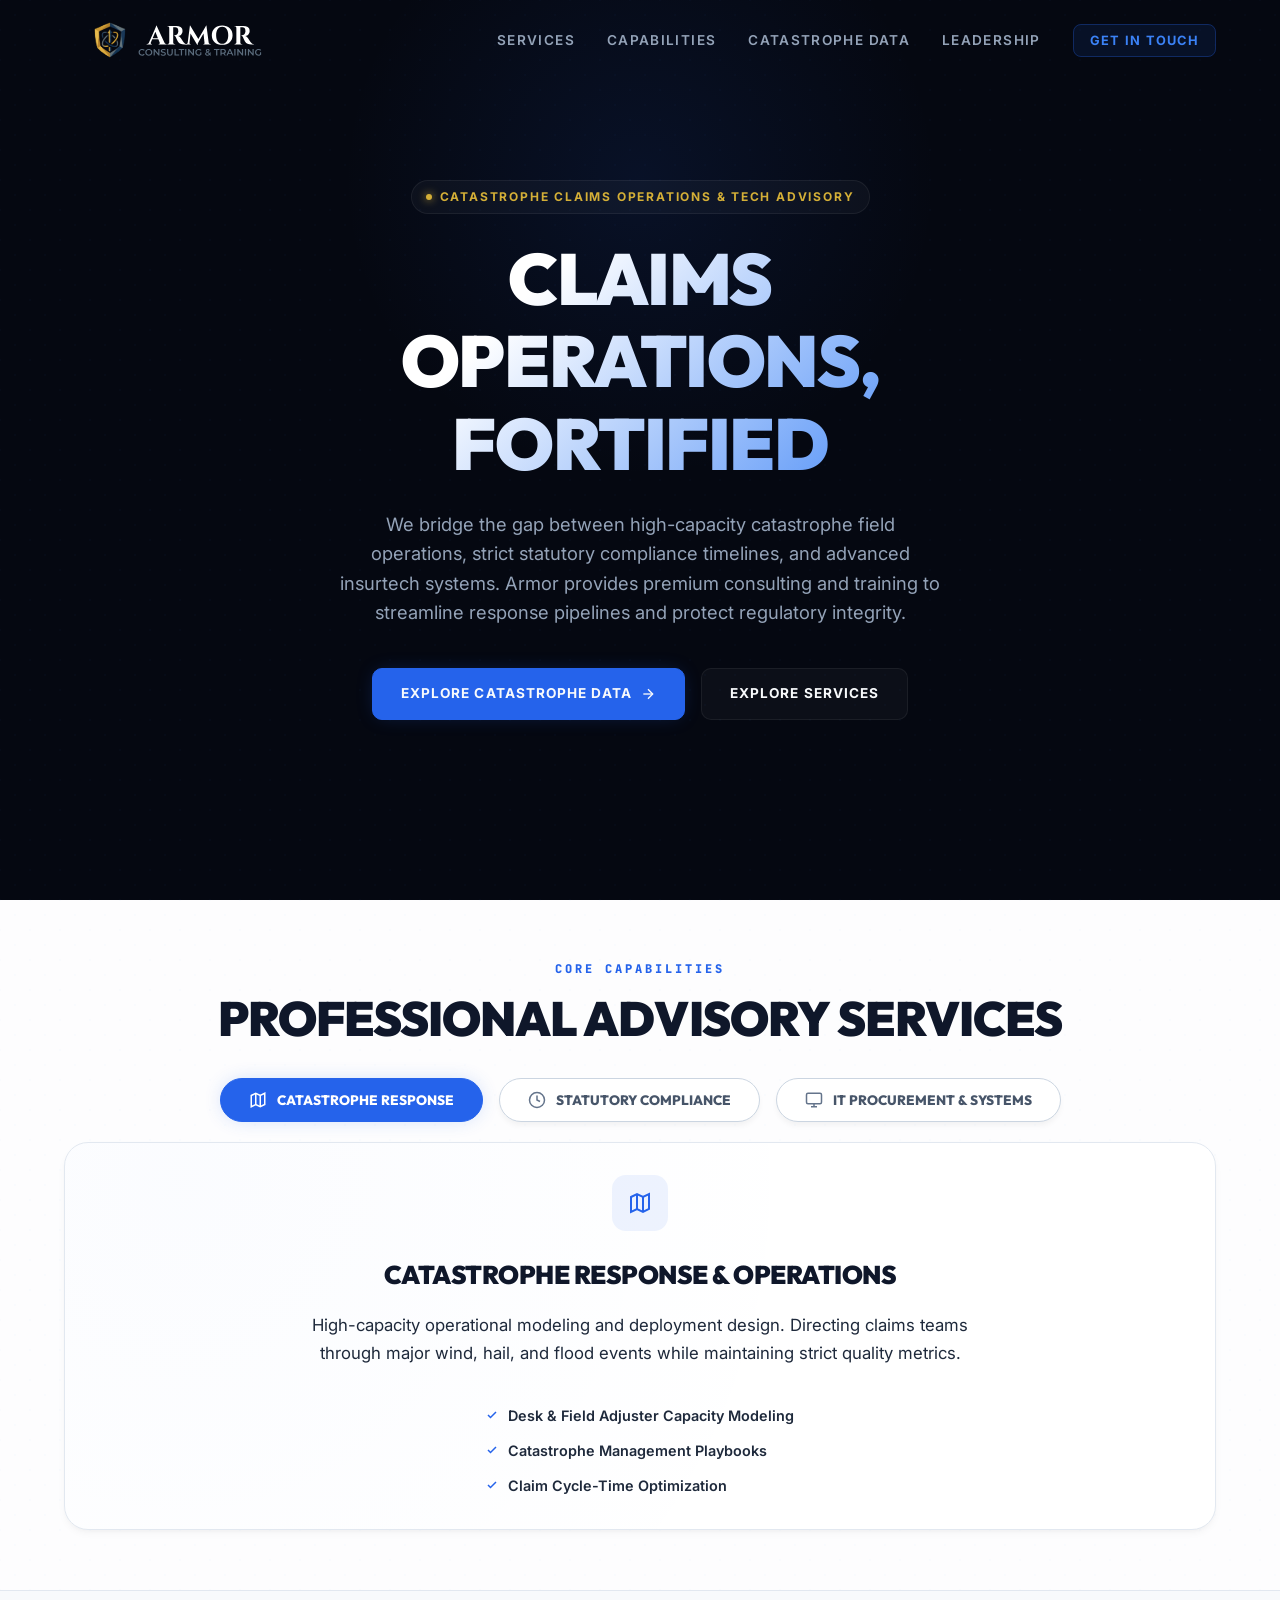
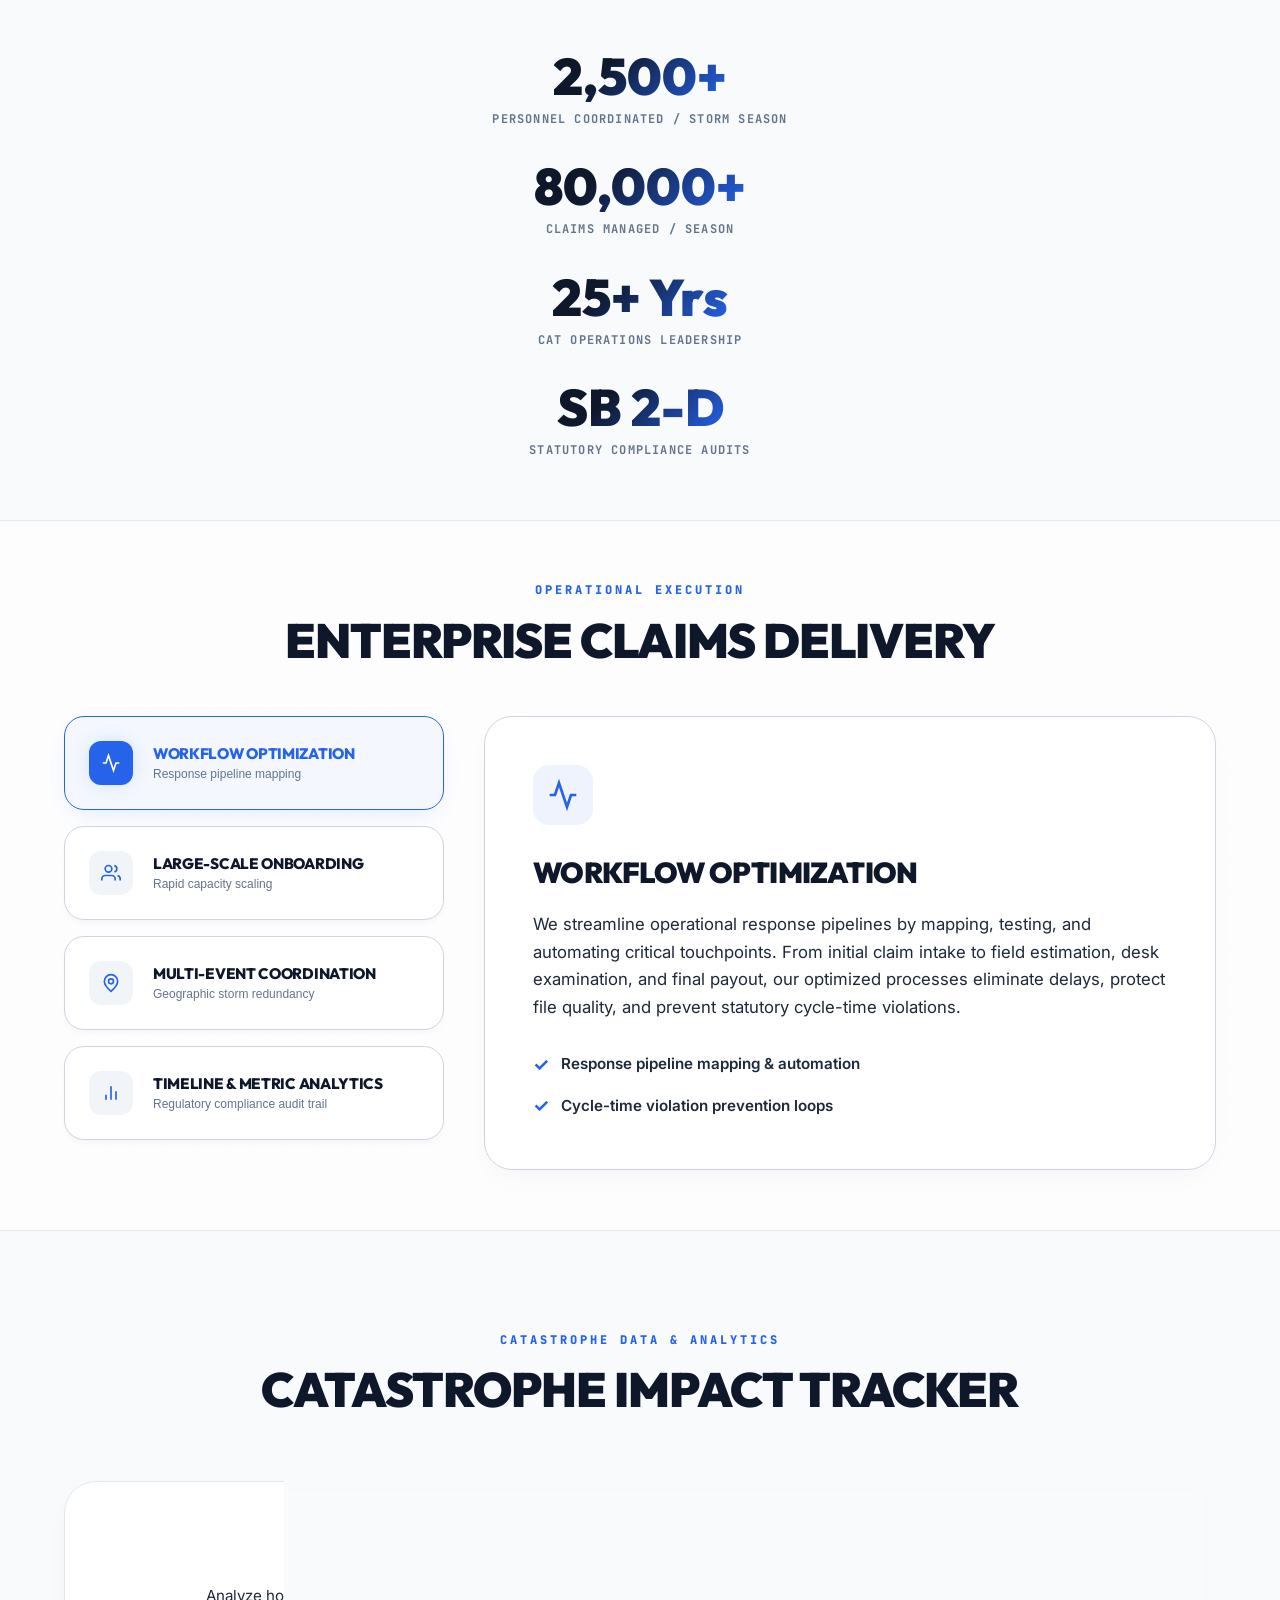
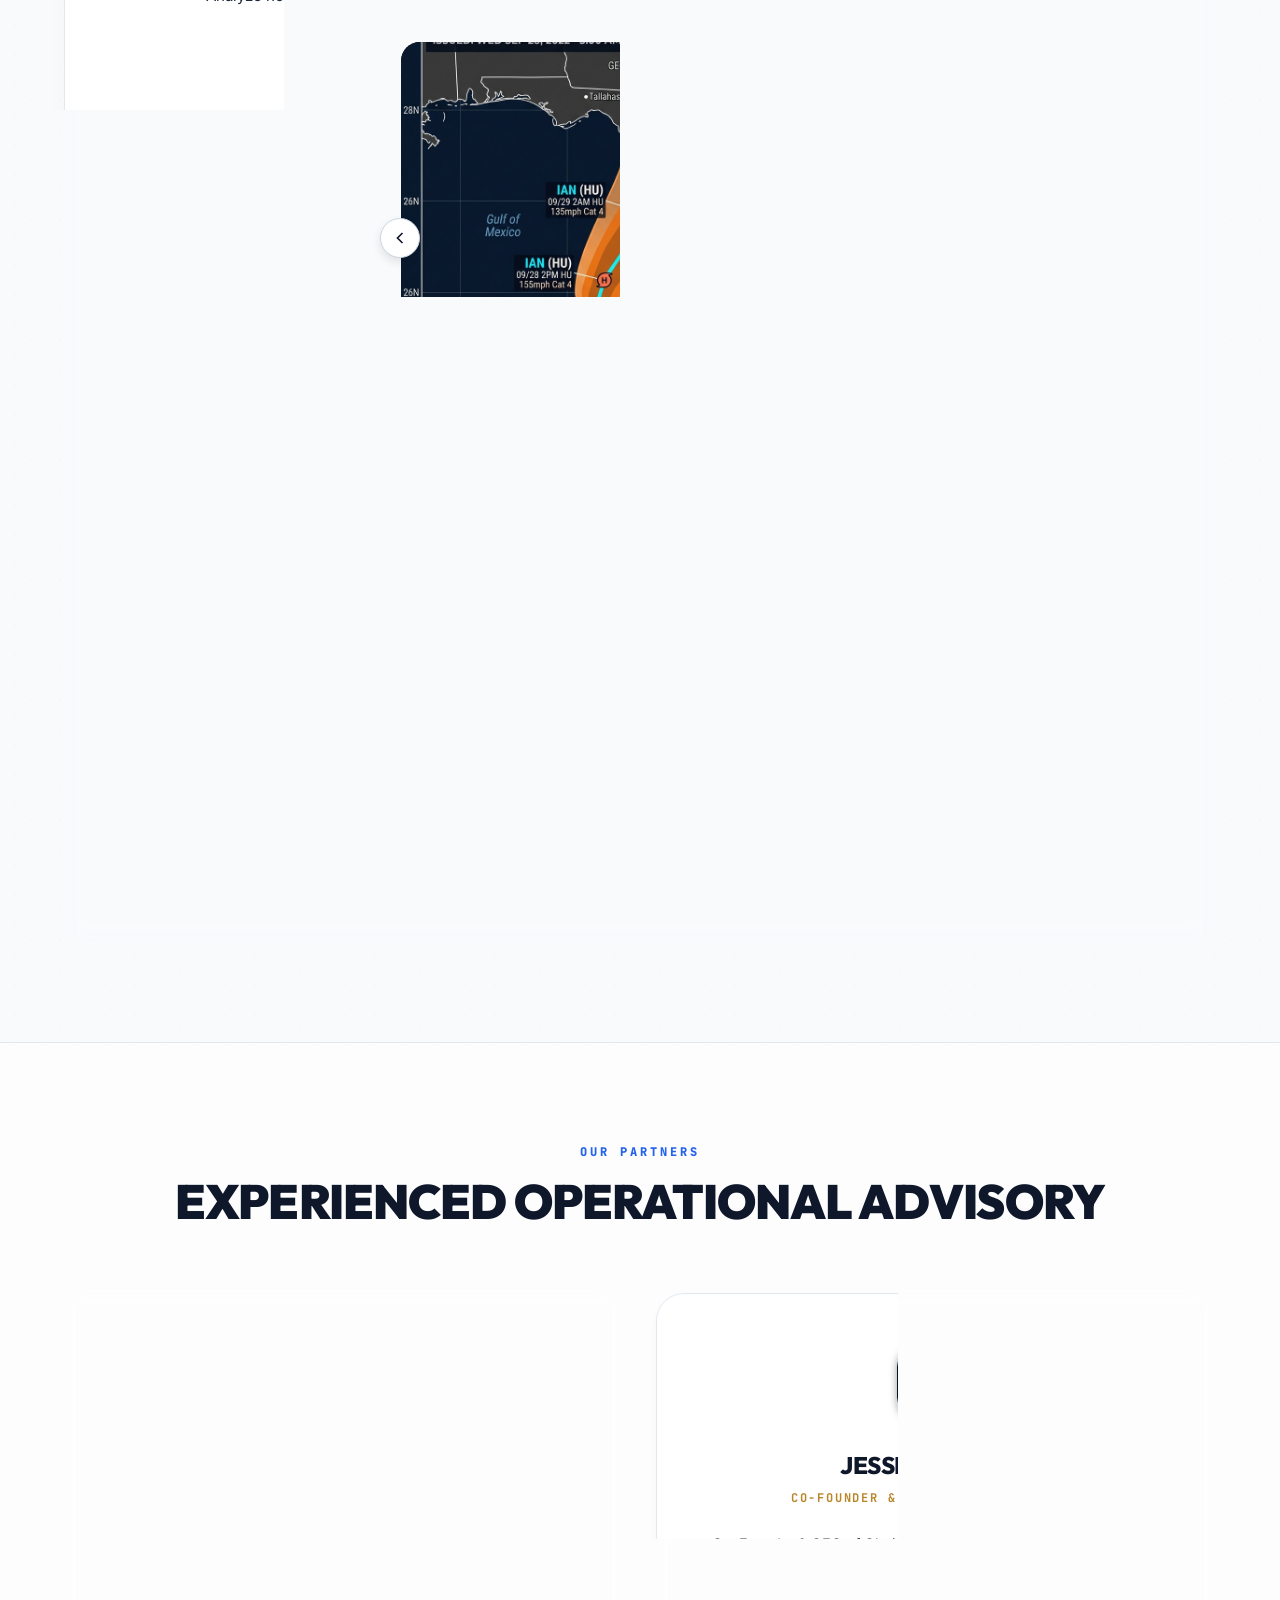
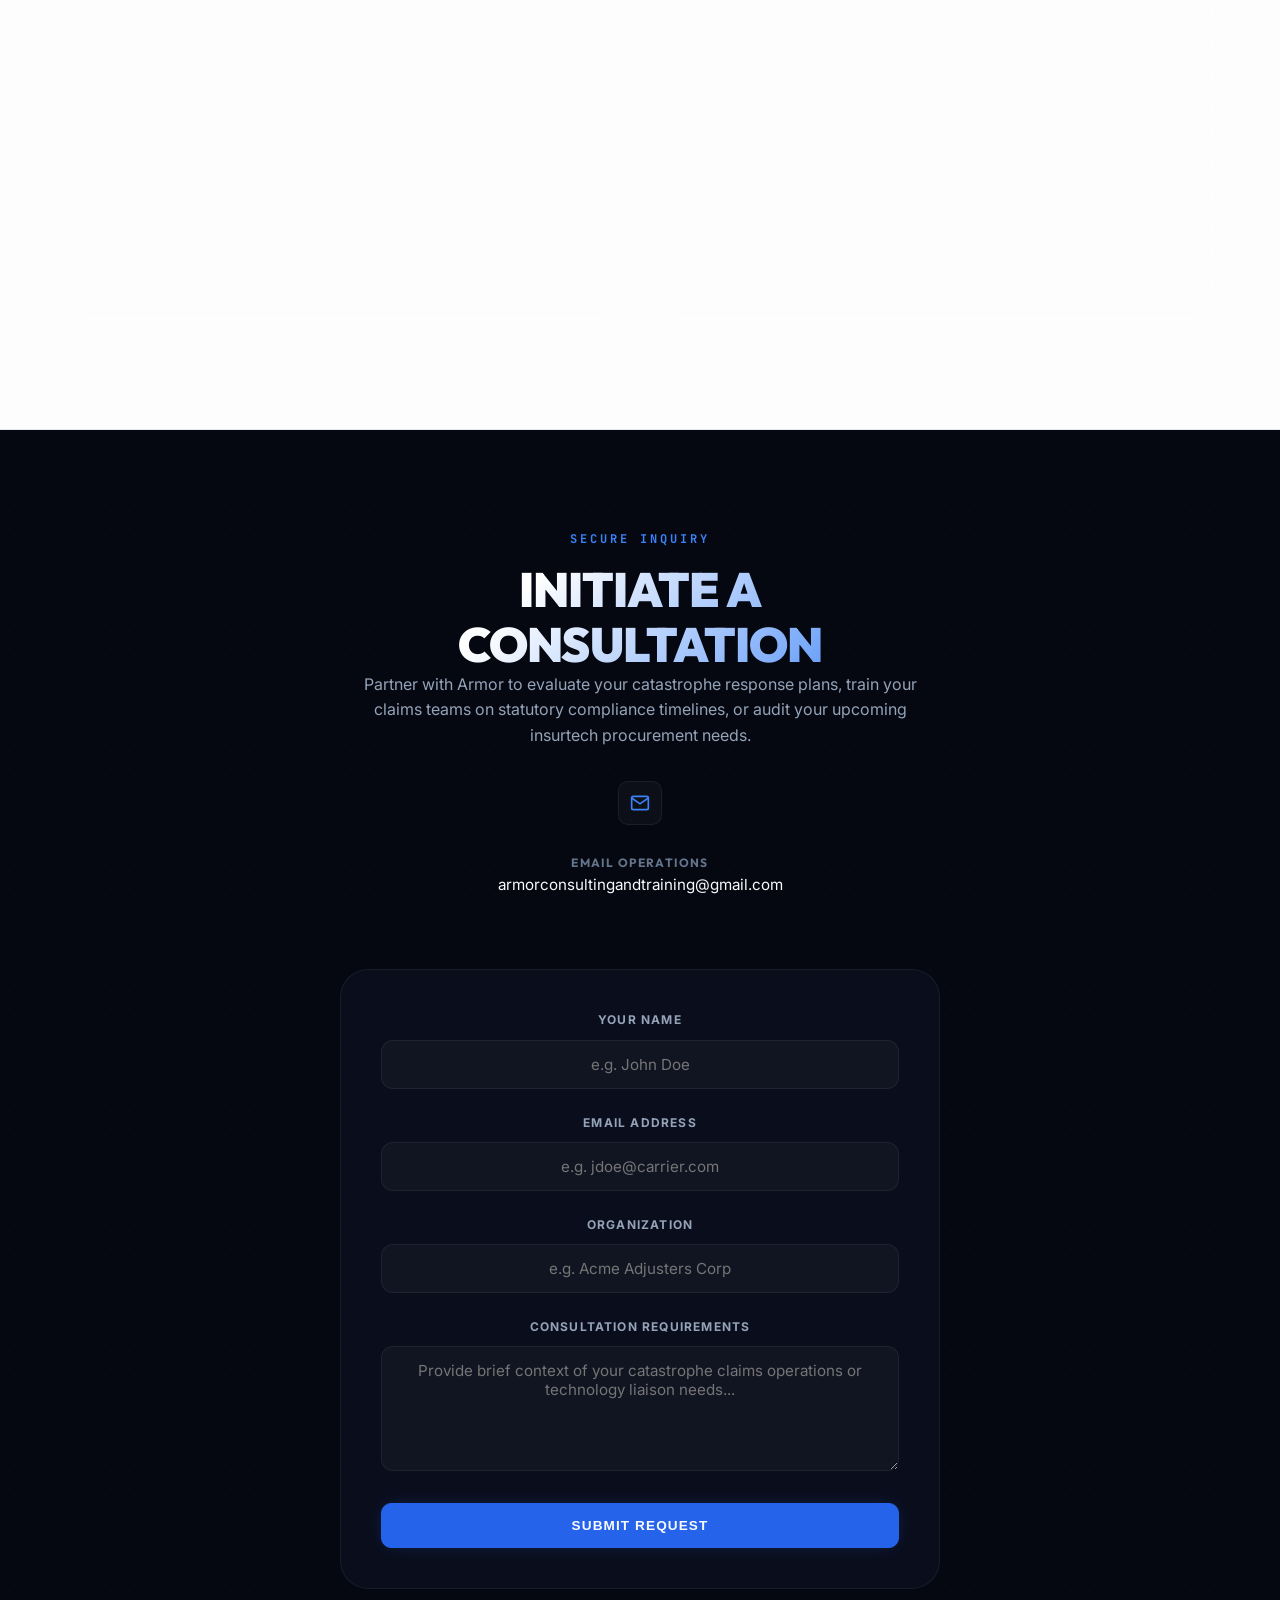
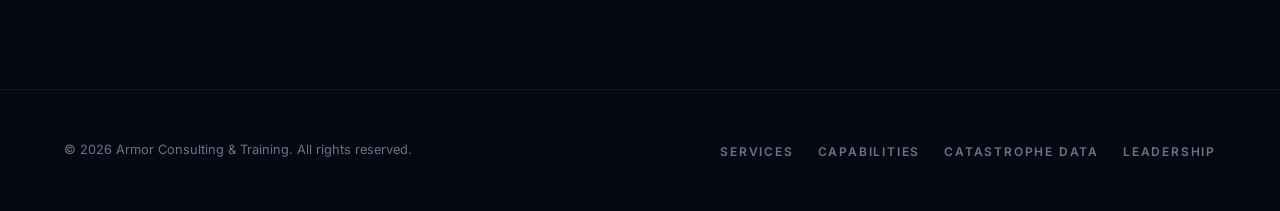
==== index.html @ 67374d7c "design: update hero header to punchier tagline 'Claims Operations, Fortified'" ====
<!DOCTYPE html>
<html lang="en">
<head>
    <meta charset="UTF-8">
    <meta name="viewport" content="width=device-width, initial-scale=1.0">
    <meta name="description" content="Armor Consulting & Training fortifies catastrophe claims operations, streamlines response pipelines, ensures strict regulatory compliance, and advises on premium insurtech systems integration.">
    <meta name="author" content="Armor Consulting & Training">
    <title>Armor Consulting & Training | Fortifying Catastrophe Claims Operations & Insurtech Advisory</title>
    
    <!-- CSS Link -->
    <link rel="stylesheet" href="style.css">
    
    <!-- Favicon Mockup -->
    <link rel="icon" type="image/svg+xml" href="assets/Armor Consulting and Training LLC Logo (512 x 512 px).svg">
</head>
<body>
    <div class="background-watermark"></div>

    <!-- ── HEADER / NAVIGATION ── -->
    <header>
        <div class="container nav-container">
            <a href="#" class="logo">
                <img src="assets/Armor Consulting and Training LLC Logo 2 (1128 x 191 px).svg" alt="Armor Consulting & Training" class="logo-image">
            </a>
            <nav>
                <ul>
                    <li><a href="#services">Services</a></li>
                    <li><a href="#capabilities">Capabilities</a></li>
                    <li><a href="#tracker">Catastrophe Data</a></li>
                    <li><a href="#leadership">Leadership</a></li>
                    <li><a href="#contact" class="btn-nav">Get in Touch</a></li>
                </ul>
            </nav>
        </div>
    </header>

    <!-- ── HERO SECTION ── -->
    <main>
        <section class="hero">
            <div class="hero-glow"></div>
            <div class="container hero-content">
                <div class="hero-tag">
                    <span class="hero-tag-dot"></span> Catastrophe Claims Operations & Tech Advisory
                </div>
                <h1 class="text-gradient-cobalt">Claims Operations, Fortified</h1>
                <p>We bridge the gap between high-capacity catastrophe field operations, strict statutory compliance timelines, and advanced insurtech systems. Armor provides premium consulting and training to streamline response pipelines and protect regulatory integrity.</p>
                <div class="hero-actions">
                    <a href="#tracker" class="btn btn-primary">
                        Explore Catastrophe Data
                        <svg width="16" height="16" viewBox="0 0 24 24" fill="none" stroke="currentColor" stroke-width="2">
                            <line x1="5" y1="12" x2="19" y2="12"></line>
                            <polyline points="12 5 19 12 12 19"></polyline>
                        </svg>
                    </a>
                    <a href="#services" class="btn btn-secondary">Explore Services</a>
                </div>
            </div>
        </section>

        <!-- ── SERVICES SECTION ── -->
        <section id="services">
            <div class="container">
                <div class="section-header">
                    <span class="section-subtitle">Core Capabilities</span>
                    <h2 class="section-title text-gradient-cobalt">Professional Advisory Services</h2>
                </div>
                
                <div class="services-showcase">
                    <div class="services-tabs">
                        <button type="button" class="service-tab-btn active" data-service="ops">
                            <svg width="18" height="18" viewBox="0 0 24 24" fill="none" stroke="currentColor" stroke-width="2">
                                <polygon points="3 6 9 3 15 6 21 3 21 18 15 21 9 18 3 21"></polygon>
                                <line x1="9" y1="3" x2="9" y2="18"></line>
                                <line x1="15" y1="6" x2="15" y2="21"></line>
                            </svg>
                            <span>Catastrophe Response</span>
                        </button>
                        <button type="button" class="service-tab-btn" data-service="compliance">
                            <svg width="18" height="18" viewBox="0 0 24 24" fill="none" stroke="currentColor" stroke-width="2">
                                <circle cx="12" cy="12" r="10"></circle>
                                <polyline points="12 6 12 12 16 14"></polyline>
                            </svg>
                            <span>Statutory Compliance</span>
                        </button>
                        <button type="button" class="service-tab-btn" data-service="procurement">
                            <svg width="18" height="18" viewBox="0 0 24 24" fill="none" stroke="currentColor" stroke-width="2">
                                <rect x="2" y="3" width="20" height="14" rx="2" ry="2"></rect>
                                <line x1="8" y1="21" x2="16" y2="21"></line>
                                <line x1="12" y1="17" x2="12" y2="21"></line>
                            </svg>
                            <span>IT Procurement & Systems</span>
                        </button>
                    </div>

                    <div class="services-content-panel">
                        <!-- Service Content 1: Response -->
                        <div class="service-content-slide active" id="service-ops">
                            <div class="service-slide-detail">
                                <div class="service-slide-icon">
                                    <svg width="24" height="24" viewBox="0 0 24 24" fill="none" stroke="currentColor" stroke-width="2">
                                        <polygon points="3 6 9 3 15 6 21 3 21 18 15 21 9 18 3 21"></polygon>
                                        <line x1="9" y1="3" x2="9" y2="18"></line>
                                        <line x1="15" y1="6" x2="15" y2="21"></line>
                                    </svg>
                                </div>
                                <h3>Catastrophe Response & Operations</h3>
                                <p>High-capacity operational modeling and deployment design. Directing claims teams through major wind, hail, and flood events while maintaining strict quality metrics.</p>
                                <ul class="service-bullet-list">
                                    <li>
                                        <svg width="12" height="12" viewBox="0 0 24 24" fill="none" stroke="currentColor" stroke-width="3">
                                            <polyline points="20 6 9 17 4 12"></polyline>
                                        </svg>
                                        Desk & Field Adjuster Capacity Modeling
                                    </li>
                                    <li>
                                        <svg width="12" height="12" viewBox="0 0 24 24" fill="none" stroke="currentColor" stroke-width="3">
                                            <polyline points="20 6 9 17 4 12"></polyline>
                                        </svg>
                                        Catastrophe Management Playbooks
                                    </li>
                                    <li>
                                        <svg width="12" height="12" viewBox="0 0 24 24" fill="none" stroke="currentColor" stroke-width="3">
                                            <polyline points="20 6 9 17 4 12"></polyline>
                                        </svg>
                                        Claim Cycle-Time Optimization
                                    </li>
                                </ul>
                            </div>
                        </div>

                        <!-- Service Content 2: Compliance -->
                        <div class="service-content-slide" id="service-compliance">
                            <div class="service-slide-detail">
                                <div class="service-slide-icon">
                                    <svg width="24" height="24" viewBox="0 0 24 24" fill="none" stroke="currentColor" stroke-width="2">
                                        <circle cx="12" cy="12" r="10"></circle>
                                        <polyline points="12 6 12 12 16 14"></polyline>
                                    </svg>
                                </div>
                                <h3>Statutory Timeline Compliance</h3>
                                <p>Protecting claims workflows against costly timeline breaches. In-depth auditing of key operational metrics to satisfy regulatory authorities in strict jurisdictions.</p>
                                <ul class="service-bullet-list">
                                    <li>
                                        <svg width="12" height="12" viewBox="0 0 24 24" fill="none" stroke="currentColor" stroke-width="3">
                                            <polyline points="20 6 9 17 4 12"></polyline>
                                        </svg>
                                        Florida Senate Bill 2-D / SB 4-A Audits
                                    </li>
                                    <li>
                                        <svg width="12" height="12" viewBox="0 0 24 24" fill="none" stroke="currentColor" stroke-width="3">
                                            <polyline points="20 6 9 17 4 12"></polyline>
                                        </svg>
                                        New York Regulation 64 Alignment
                                    </li>
                                    <li>
                                        <svg width="12" height="12" viewBox="0 0 24 24" fill="none" stroke="currentColor" stroke-width="3">
                                            <polyline points="20 6 9 17 4 12"></polyline>
                                        </svg>
                                        Timeline & Compliance Training Programs
                                    </li>
                                </ul>
                            </div>
                        </div>

                        <!-- Service Content 3: IT Liaison -->
                        <div class="service-content-slide" id="service-procurement">
                            <div class="service-slide-detail">
                                <div class="service-slide-icon">
                                    <svg width="24" height="24" viewBox="0 0 24 24" fill="none" stroke="currentColor" stroke-width="2">
                                        <rect x="2" y="3" width="20" height="14" rx="2" ry="2"></rect>
                                        <line x1="8" y1="21" x2="16" y2="21"></line>
                                        <line x1="12" y1="17" x2="12" y2="21"></line>
                                    </svg>
                                </div>
                                <h3>Insurtech Procurement & IT Liaison</h3>
                                <p>Serving as the bridge between software developers and field operations. We provide expert advice on scoping, configuring, and deploying core estimating tools.</p>
                                <ul class="service-bullet-list">
                                    <li>
                                        <svg width="12" height="12" viewBox="0 0 24 24" fill="none" stroke="currentColor" stroke-width="3">
                                            <polyline points="20 6 9 17 4 12"></polyline>
                                        </svg>
                                        Claims Management Software Evaluation
                                    </li>
                                    <li>
                                        <svg width="12" height="12" viewBox="0 0 24 24" fill="none" stroke="currentColor" stroke-width="3">
                                            <polyline points="20 6 9 17 4 12"></polyline>
                                        </svg>
                                        GIS & Weather API Integration Advisory
                                    </li>
                                    <li>
                                        <svg width="12" height="12" viewBox="0 0 24 24" fill="none" stroke="currentColor" stroke-width="3">
                                            <polyline points="20 6 9 17 4 12"></polyline>
                                        </svg>
                                        Software SME Systems Liaison Support
                                    </li>
                                </ul>
                            </div>
                        </div>
                    </div>
                </div>
            </div>
        </section>

        <!-- ── METRICS BANNER (Reagan-inspired) ── -->
        <section class="metrics-section">
            <div class="container metrics-grid">
                <div class="metric-item">
                    <span class="metric-number">2,500+</span>
                    <span class="metric-label">Personnel Coordinated / Storm Season</span>
                </div>
                <div class="metric-item">
                    <span class="metric-number">80,000+</span>
                    <span class="metric-label">Claims Managed / Season</span>
                </div>
                <div class="metric-item">
                    <span class="metric-number">25+ Yrs</span>
                    <span class="metric-label">CAT Operations Leadership</span>
                </div>
                <div class="metric-item">
                    <span class="metric-number">SB 2-D</span>
                    <span class="metric-label">Statutory Compliance Audits</span>
                </div>
            </div>
        </section>

        <!-- ── ENTERPRISE CAPABILITIES ── -->
        <section id="capabilities">
            <div class="container">
                <div class="section-header">
                    <span class="section-subtitle">Operational Execution</span>
                    <h2 class="section-title text-gradient-cobalt">Enterprise Claims Delivery</h2>
                </div>
                
                <div class="capabilities-showcase">
                    <div class="capabilities-nav">
                        <button type="button" class="capability-tab-btn active" data-capability="workflow">
                            <div class="tab-btn-icon">
                                <svg width="20" height="20" viewBox="0 0 24 24" fill="none" stroke="currentColor" stroke-width="2">
                                    <polyline points="22 12 18 12 15 21 9 3 6 12 2 12"></polyline>
                                </svg>
                            </div>
                            <div class="tab-btn-content">
                                <h4>Workflow Optimization</h4>
                                <span class="tab-btn-desc">Response pipeline mapping</span>
                            </div>
                        </button>
                        <button type="button" class="capability-tab-btn" data-capability="onboarding">
                            <div class="tab-btn-icon">
                                <svg width="20" height="20" viewBox="0 0 24 24" fill="none" stroke="currentColor" stroke-width="2">
                                    <path d="M17 21v-2a4 4 0 0 0-4-4H5a4 4 0 0 0-4 4v2"></path>
                                    <circle cx="9" cy="7" r="4"></circle>
                                    <path d="M23 21v-2a4 4 0 0 0-3-3.87"></path>
                                    <path d="M16 3.13a4 4 0 0 1 0 7.75"></path>
                                </svg>
                            </div>
                            <div class="tab-btn-content">
                                <h4>Large-Scale Onboarding</h4>
                                <span class="tab-btn-desc">Rapid capacity scaling</span>
                            </div>
                        </button>
                        <button type="button" class="capability-tab-btn" data-capability="coordination">
                            <div class="tab-btn-icon">
                                <svg width="20" height="20" viewBox="0 0 24 24" fill="none" stroke="currentColor" stroke-width="2">
                                    <path d="M12 2a8 8 0 0 0-8 8c0 5.25 8 12 8 12s8-6.75 8-12a8 8 0 0 0-8-8z"></path>
                                    <circle cx="12" cy="10" r="3"></circle>
                                </svg>
                            </div>
                            <div class="tab-btn-content">
                                <h4>Multi-Event Coordination</h4>
                                <span class="tab-btn-desc">Geographic storm redundancy</span>
                            </div>
                        </button>
                        <button type="button" class="capability-tab-btn" data-capability="analytics">
                            <div class="tab-btn-icon">
                                <svg width="20" height="20" viewBox="0 0 24 24" fill="none" stroke="currentColor" stroke-width="2">
                                    <line x1="18" y1="20" x2="18" y2="10"></line>
                                    <line x1="12" y1="20" x2="12" y2="4"></line>
                                    <line x1="6" y1="20" x2="6" y2="14"></line>
                                </svg>
                            </div>
                            <div class="tab-btn-content">
                                <h4>Timeline & Metric Analytics</h4>
                                <span class="tab-btn-desc">Regulatory compliance audit trail</span>
                            </div>
                        </button>
                    </div>

                    <div class="capabilities-content-panel">
                        <!-- Content 1: Workflow -->
                        <div class="capability-content-slide active" id="cap-workflow">
                            <div class="capability-slide-icon">
                                <svg width="32" height="32" viewBox="0 0 24 24" fill="none" stroke="currentColor" stroke-width="2">
                                    <polyline points="22 12 18 12 15 21 9 3 6 12 2 12"></polyline>
                                </svg>
                            </div>
                            <h3>Workflow Optimization</h3>
                            <p>We streamline operational response pipelines by mapping, testing, and automating critical touchpoints. From initial claim intake to field estimation, desk examination, and final payout, our optimized processes eliminate delays, protect file quality, and prevent statutory cycle-time violations.</p>
                            <div class="capability-slide-bullets">
                                <div class="bullet-item">
                                    <span class="bullet-icon">✓</span>
                                    <span>Response pipeline mapping & automation</span>
                                </div>
                                <div class="bullet-item">
                                    <span class="bullet-icon">✓</span>
                                    <span>Cycle-time violation prevention loops</span>
                                </div>
                            </div>
                        </div>

                        <!-- Content 2: Onboarding -->
                        <div class="capability-content-slide" id="cap-onboarding">
                            <div class="capability-slide-icon">
                                <svg width="32" height="32" viewBox="0 0 24 24" fill="none" stroke="currentColor" stroke-width="2">
                                    <path d="M17 21v-2a4 4 0 0 0-4-4H5a4 4 0 0 0-4 4v2"></path>
                                    <circle cx="9" cy="7" r="4"></circle>
                                    <path d="M23 21v-2a4 4 0 0 0-3-3.87"></path>
                                    <path d="M16 3.13a4 4 0 0 1 0 7.75"></path>
                                </svg>
                            </div>
                            <h3>Large-Scale Onboarding</h3>
                            <p>Rapid capacity scaling requires disciplined execution. We design and deliver fast-track training programs that onboard hundreds of field and desk adjusters in under 48 hours. Our curriculum guarantees alignment with strict statutory standards, carrier guidelines, and modern estimating tools.</p>
                            <div class="capability-slide-bullets">
                                <div class="bullet-item">
                                    <span class="bullet-icon">✓</span>
                                    <span>Onboard 100+ adjusters in under 48 hours</span>
                                </div>
                                <div class="bullet-item">
                                    <span class="bullet-icon">✓</span>
                                    <span>Curriculum aligned to state statutory standards</span>
                                </div>
                            </div>
                        </div>

                        <!-- Content 3: Coordination -->
                        <div class="capability-content-slide" id="cap-coordination">
                            <div class="capability-slide-icon">
                                <svg width="32" height="32" viewBox="0 0 24 24" fill="none" stroke="currentColor" stroke-width="2">
                                    <path d="M12 2a8 8 0 0 0-8 8c0 5.25 8 12 8 12s8-6.75 8-12a8 8 0 0 0-8-8z"></path>
                                    <circle cx="12" cy="10" r="3"></circle>
                                </svg>
                            </div>
                            <h3>Multi-Event Coordination</h3>
                            <p>Orchestrating simultaneous operations across multiple physical offices and geographic storm regions. Our operational playbooks ensure seamless resource allocation, communications redundancy, and management coverage whether responding to local convective events or overlapping major hurricanes.</p>
                            <div class="capability-slide-bullets">
                                <div class="bullet-item">
                                    <span class="bullet-icon">✓</span>
                                    <span>Simultaneous multi-office operations</span>
                                </div>
                                <div class="bullet-item">
                                    <span class="bullet-icon">✓</span>
                                    <span>Redundant communication playbooks</span>
                                </div>
                            </div>
                        </div>

                        <!-- Content 4: Analytics -->
                        <div class="capability-content-slide" id="cap-analytics">
                            <div class="capability-slide-icon">
                                <svg width="32" height="32" viewBox="0 0 24 24" fill="none" stroke="currentColor" stroke-width="2">
                                    <line x1="18" y1="20" x2="18" y2="10"></line>
                                    <line x1="12" y1="20" x2="12" y2="4"></line>
                                    <line x1="6" y1="20" x2="6" y2="14"></line>
                                </svg>
                            </div>
                            <h3>Timeline & Metric Analytics</h3>
                            <p>Complete data visibility for management and regulatory authorities. We provide detailed reporting systems tracking crucial KPIs—including inspection rates, cycle times, response timelines, and financial exposure—delivering daily compliance validation updates and deep audit trails.</p>
                            <div class="capability-slide-bullets">
                                <div class="bullet-item">
                                    <span class="bullet-icon">✓</span>
                                    <span>Granular KPI dashboard integration</span>
                                </div>
                                <div class="bullet-item">
                                    <span class="bullet-icon">✓</span>
                                    <span>Daily compliance audit trail logs</span>
                                </div>
                            </div>
                        </div>
                    </div>
                </div>
            </div>
        </section>

        <!-- ── CALCULATOR & CAT DATA SECTION ── -->
        <section id="tracker">
            <div class="container">
                <div class="section-header">
                    <span class="section-subtitle">Catastrophe Data & Analytics</span>
                    <h2 class="section-title text-gradient-gold">Catastrophe Impact Tracker</h2>
                </div>
                
                <div class="calc-panel">
                    <div class="calc-inputs">
                        <h3>Select Catastrophe Event</h3>
                        <p>Analyze how major storm volumes impact claims operations. Choose a historical event to view statistics and key metadata.</p>
                        
                        <!-- Storm Selector Carousel -->
                        <div class="storm-carousel-container">
                            <div class="storm-carousel-track-wrapper">
                                <div class="storm-carousel-track">
                                    <div class="storm-carousel-slide active" data-storm="ian">
                                        <div class="carousel-img-wrapper">
                                            <img src="assets/hurricane_ian_track.jpg" alt="Hurricane Ian NWS Forecast Track" class="carousel-img">
                                        </div>
                                        <div class="carousel-slide-title">Hurricane Ian (2022)</div>
                                    </div>
                                    <div class="storm-carousel-slide" data-storm="ida">
                                        <div class="carousel-img-wrapper">
                                            <img src="assets/hurricane_ida_track.jpg" alt="Hurricane Ida NWS Forecast Track" class="carousel-img">
                                        </div>
                                        <div class="carousel-slide-title">Hurricane Ida (2021)</div>
                                    </div>
                                    <div class="storm-carousel-slide" data-storm="harvey">
                                        <div class="carousel-img-wrapper">
                                            <img src="assets/hurricane_harvey_track.jpg" alt="Hurricane Harvey NWS Forecast Track" class="carousel-img">
                                        </div>
                                        <div class="carousel-slide-title">Hurricane Harvey (2017)</div>
                                    </div>
                                    <div class="storm-carousel-slide" data-storm="irma">
                                        <div class="carousel-img-wrapper">
                                            <img src="assets/hurricane_irma_track.jpg" alt="Hurricane Irma NWS Forecast Track" class="carousel-img">
                                        </div>
                                        <div class="carousel-slide-title">Hurricane Irma (2017)</div>
                                    </div>
                                    <div class="storm-carousel-slide" data-storm="sandy">
                                        <div class="carousel-img-wrapper">
                                            <img src="assets/superstorm_sandy_track.jpg" alt="Superstorm Sandy NWS Forecast Track" class="carousel-img">
                                        </div>
                                        <div class="carousel-slide-title">Superstorm Sandy (2012)</div>
                                    </div>
                                </div>
                            </div>
                            
                            <!-- Controls -->
                            <button type="button" class="carousel-arrow carousel-arrow-prev" aria-label="Previous Slide">
                                <svg width="20" height="20" viewBox="0 0 24 24" fill="none" stroke="currentColor" stroke-width="2">
                                    <polyline points="15 18 9 12 15 6"></polyline>
                                </svg>
                            </button>
                            <button type="button" class="carousel-arrow carousel-arrow-next" aria-label="Next Slide">
                                <svg width="20" height="20" viewBox="0 0 24 24" fill="none" stroke="currentColor" stroke-width="2">
                                    <polyline points="9 18 15 12 9 6"></polyline>
                                </svg>
                            </button>
 
                            <!-- Indicators/Dots -->
                            <div class="carousel-indicators">
                                <span class="carousel-dot active" data-slide-index="0"></span>
                                <span class="carousel-dot" data-slide-index="1"></span>
                                <span class="carousel-dot" data-slide-index="2"></span>
                                <span class="carousel-dot" data-slide-index="3"></span>
                                <span class="carousel-dot" data-slide-index="4"></span>
                            </div>
                        </div>
                    </div>
                    
                    <div class="calc-results">
                        <div>
                            <div class="results-header">
                                <span class="results-title" id="results-panel-title">Hurricane Ian Metrics</span>
                            </div>
                            
                            <!-- Stat block -->
                            <div class="storm-stats-container" id="storm-stats-block">
                                <div class="storm-stat-item">
                                    <span class="stat-label">Est. Insured Losses</span>
                                    <span class="stat-val" id="stat-damage">$54 Billion+</span>
                                </div>
                                <div class="storm-stat-item">
                                    <span class="stat-label">Claims Volume</span>
                                    <span class="stat-val" id="stat-claims">~700,000 Claims</span>
                                </div>
                                <div class="storm-stat-item">
                                    <span class="stat-label">Primary Jurisdiction</span>
                                    <span class="stat-val" id="stat-state">Florida (SB 2-D / 4-A)</span>
                                </div>
                                <div class="storm-stat-item">
                                    <span class="stat-label">Loss Cost Driver</span>
                                    <span class="stat-val" id="stat-driver">Wind & Storm Surge</span>
                                </div>
                            </div>

                        </div>
                        <p class="calc-disclaimer" id="calc-disclaimer-text">
                            Disclaimer: Statistics represent industry averages compiled from NOAA, ISO Verisk, and state reports.
                        </p>
                    </div>
                </div>
            </div>
        </section>

        <!-- ── LEADERSHIP SECTION ── -->
        <section id="leadership">
            <div class="container">
                <div class="section-header">
                    <span class="section-subtitle">Our Partners</span>
                    <h2 class="section-title text-gradient-cobalt">Experienced Operational Advisory</h2>
                </div>
                
                <div class="team-grid">
                    <!-- Partner 1 -->
                    <div class="team-card">
                        <div class="team-avatar">
                            <img src="assets/greg-avatar.png" alt="Gregory Narcisi" class="avatar-img">
                        </div>
                        <h3>Gregory Narcisi</h3>
                        <span class="team-title">Co-Founder & Principal Consultant</span>
                        <p>Catastrophe Operations Manager with extensive experience directing large-scale field and desk adjuster deployments during major storm events. Serving as a primary IT Systems Liaison, Greg bridges the gap between claims operations and software platforms to optimize statutory timeline compliance and process workflow efficiency.</p>
                        <div class="team-experience">
                            <span class="exp-title">Core Competencies</span>
                            <span class="exp-tag">Catastrophe Claims Operations</span>
                            <span class="exp-tag">Statutory Timeline Compliance</span>
                            <span class="exp-tag">IT Systems Liaison</span>
                            <span class="exp-tag">Insurtech Procurement SME</span>
                        </div>
                        <div class="team-social">
                            <a href="https://www.linkedin.com/in/greg-narcisi" target="_blank" rel="noopener noreferrer" class="team-social-link">
                                <svg width="16" height="16" viewBox="0 0 24 24" fill="none" stroke="currentColor" stroke-width="2" stroke-linecap="round" stroke-linejoin="round">
                                    <path d="M16 8a6 6 0 0 1 6 6v7h-4v-7a2 2 0 0 0-2-2 2 2 0 0 0-2 2v7h-4v-7a6 6 0 0 1 6-6z"></path>
                                    <rect x="2" y="9" width="4" height="12"></rect>
                                    <circle cx="4" cy="4" r="2"></circle>
                                </svg>
                                <span>Connect on LinkedIn</span>
                            </a>
                        </div>
                    </div>

                    <!-- Partner 2 -->
                    <div class="team-card">
                        <div class="team-avatar">
                            <img src="assets/jesse-avatar.png" alt="Jesse Benedick" class="avatar-img">
                        </div>
                        <h3>Jesse Benedick</h3>
                        <span class="team-title">Co-Founder &amp; Principal Consultant</span>
                        <p>Co-Founder &amp; CEO of Chainmail Solutions and strategic advisor to Riskify. A veteran catastrophe operational architect, Jesse was a founding member of the CAT team at Citizens Property Insurance Corporation and authored their Master Catastrophe Response Plan, directly shaping macro-scale hurricane deployments (managing 2,500+ personnel and 80,000+ claims per season).</p>
                        <div class="team-experience">
                            <span class="exp-title">Core Competencies</span>
                            <span class="exp-tag">Parametric Risk Design</span>
                            <span class="exp-tag">Catastrophe Operations Strategy</span>
                            <span class="exp-tag">P&C Claims Architecture</span>
                            <span class="exp-tag">Disaster Management Planning</span>
                        </div>
                        <div class="team-social">
                            <a href="https://www.linkedin.com/in/jesse-benedick-b436833/" target="_blank" rel="noopener noreferrer" class="team-social-link">
                                <svg width="16" height="16" viewBox="0 0 24 24" fill="none" stroke="currentColor" stroke-width="2" stroke-linecap="round" stroke-linejoin="round">
                                    <path d="M16 8a6 6 0 0 1 6 6v7h-4v-7a2 2 0 0 0-2-2 2 2 0 0 0-2 2v7h-4v-7a6 6 0 0 1 6-6z"></path>
                                    <rect x="2" y="9" width="4" height="12"></rect>
                                    <circle cx="4" cy="4" r="2"></circle>
                                </svg>
                                <span>Connect on LinkedIn</span>
                            </a>
                        </div>
                    </div>
                </div>
            </div>
        </section>

        <!-- ── CONTACT SECTION ── -->
        <section id="contact">
            <div class="container">
                <div class="contact-container">
                    <div class="contact-info">
                        <span class="section-subtitle">Secure Inquiry</span>
                        <h2 class="section-title text-gradient-cobalt">Initiate a Consultation</h2>
                        <p>Partner with Armor to evaluate your catastrophe response plans, train your claims teams on statutory compliance timelines, or audit your upcoming insurtech procurement needs.</p>
                        
                        <div class="contact-method">
                            <div class="contact-method-icon">
                                <svg width="20" height="20" viewBox="0 0 24 24" fill="none" stroke="currentColor" stroke-width="2">
                                    <path d="M4 4h16c1.1 0 2 .9 2 2v12c0 1.1-.9 2-2 2H4c-1.1 0-2-.9-2-2V6c0-1.1.9-2 2-2z"></path>
                                    <polyline points="22,6 12,13 2,6"></polyline>
                                </svg>
                            </div>
                            <div class="contact-method-text">
                                <h4>Email Operations</h4>
                                <a href="mailto:armorconsultingandtraining@gmail.com">armorconsultingandtraining@gmail.com</a>
                            </div>
                        </div>
                        
                    </div>
                    
                    <div class="contact-form">
                        <form id="consultation-form">
                            <div class="form-group">
                                <label for="name">Your Name</label>
                                <input type="text" id="name" class="form-control" required placeholder="e.g. John Doe">
                            </div>
                            <div class="form-group">
                                <label for="email">Email Address</label>
                                <input type="email" id="email" class="form-control" required placeholder="e.g. jdoe@carrier.com">
                            </div>
                            <div class="form-group">
                                <label for="organization">Organization</label>
                                <input type="text" id="organization" class="form-control" placeholder="e.g. Acme Adjusters Corp">
                            </div>
                            <div class="form-group">
                                <label for="message">Consultation Requirements</label>
                                <textarea id="message" class="form-control" rows="5" required placeholder="Provide brief context of your catastrophe claims operations or technology liaison needs..."></textarea>
                            </div>
                            
                            <button type="submit" id="submit-btn" class="btn btn-primary btn-form">
                                <span class="spinner"></span>
                                <span class="btn-text">Submit Request</span>
                            </button>
                            
                            <div id="form-success" class="form-success-msg"></div>
                        </form>
                    </div>
                </div>
            </div>
        </section>
    </main>

    <!-- ── FOOTER ── -->
    <footer>
        <div class="container footer-container">
            <div class="footer-copy">
                &copy; 2026 Armor Consulting & Training. All rights reserved.
            </div>
            <ul class="footer-links">
                <li><a href="#services">Services</a></li>
                <li><a href="#capabilities">Capabilities</a></li>
                <li><a href="#tracker">Catastrophe Data</a></li>
                <li><a href="#leadership">Leadership</a></li>
            </ul>
        </div>
    </footer>

    <!-- JavaScript Link -->
    <script src="app.js"></script>
</body>
</html>
---- style.css ----
@import url('https://fonts.googleapis.com/css2?family=Outfit:wght@400;600;800;900&family=Inter:wght@300;400;500;600;700&family=JetBrains+Mono:wght@400;700&display=swap');

/* ── DESIGN SYSTEM VARIABLES ────────────────────────────────────────────── */
:root {
  --bg-color: #050811;
  --bg-dots: rgba(37, 99, 235, 0.03);
  --panel-bg: rgba(13, 18, 33, 0.7);
  --panel-border: rgba(255, 255, 255, 0.06);
  --panel-border-hover: rgba(59, 130, 246, 0.3);
  
  --text-primary: #f8fafc;
  --text-secondary: #94a3b8;
  --text-muted: #64748b;
  
  --accent-cobalt: #2563eb;
  --accent-electric: #3b82f6;
  --accent-cyan: #06b6d4;
  --accent-gold: #d4af37;
  --accent-gold-glow: rgba(212, 175, 55, 0.15);
  
  --shadow-sm: 0 2px 8px -2px rgba(0, 0, 0, 0.5);
  --shadow-lg: 0 10px 30px -10px rgba(0, 0, 0, 0.7);
  --shadow-glow: 0 0 20px -5px rgba(37, 99, 235, 0.3);
  
  --transition-smooth: all 0.4s cubic-bezier(0.16, 1, 0.3, 1);
  --font-heading: 'Outfit', 'Inter', sans-serif;
  --font-body: 'Inter', sans-serif;
  --font-mono: 'JetBrains Mono', monospace;
}

/* ── BASE STYLES ────────────────────────────────────────────────────────── */
* {
  box-sizing: border-box;
  margin: 0;
  padding: 0;
}

html {
  scroll-behavior: smooth;
}

body {
  background-color: var(--bg-color);
  background-image: 
    radial-gradient(var(--bg-dots) 1.5px, transparent 1.5px),
    radial-gradient(var(--bg-dots) 1.5px, transparent 1.5px);
  background-size: 30px 30px;
  background-position: 0 0, 15px 15px;
  color: var(--text-primary);
  font-family: var(--font-body);
  line-height: 1.6;
  overflow-x: hidden;
  -webkit-font-smoothing: antialiased;
}

/* ── TYPOGRAPHY ──────────────────────────────────────────────────────────── */
h1, h2, h3, h4 {
  font-family: var(--font-heading);
  font-weight: 800;
  letter-spacing: -0.02em;
}

p {
  color: var(--text-secondary);
}

.text-gradient-cobalt {
  background: linear-gradient(135deg, #ffffff 30%, var(--accent-electric) 100%);
  -webkit-background-clip: text;
  -webkit-text-fill-color: transparent;
}

.text-gradient-gold {
  background: linear-gradient(135deg, #ffffff 40%, var(--accent-gold) 100%);
  -webkit-background-clip: text;
  -webkit-text-fill-color: transparent;
}

/* ── GLOBAL LAYOUT & CONTAINER ────────────────────────────────────────────── */
.container {
  width: 100%;
  max-width: 1200px;
  margin: 0 auto;
  padding: 0 24px;
}

/* ── HEADER / NAVIGATION ──────────────────────────────────────────────────── */
header {
  position: fixed;
  top: 0;
  left: 0;
  width: 100%;
  z-index: 100;
  border-bottom: 1px solid transparent;
  transition: var(--transition-smooth);
}

header.scrolled {
  background-color: rgba(5, 8, 17, 0.85);
  backdrop-filter: blur(12px);
  border-bottom: 1px solid var(--panel-border);
  box-shadow: var(--shadow-sm);
}

.nav-container {
  display: flex;
  justify-content: space-between;
  align-items: center;
  height: 80px;
  transition: var(--transition-smooth);
}

header.scrolled .nav-container {
  height: 64px;
}

.logo {
  display: flex;
  align-items: center;
  text-decoration: none;
}

.logo-image {
  height: 46px;
  width: auto;
  display: block;
  transition: var(--transition-smooth);
}

header.scrolled .logo-image {
  height: 38px;
}

nav ul {
  display: flex;
  list-style: none;
  gap: 32px;
  align-items: center;
}

nav a {
  text-decoration: none;
  color: var(--text-secondary);
  font-size: 0.85rem;
  font-weight: 600;
  text-transform: uppercase;
  letter-spacing: 0.1em;
  transition: var(--transition-smooth);
}

nav a:hover {
  color: var(--accent-electric);
}

.btn-nav {
  background: rgba(37, 99, 235, 0.1);
  color: var(--accent-electric);
  border: 1px solid rgba(37, 99, 235, 0.3);
  padding: 8px 16px;
  border-radius: 8px;
  font-size: 0.8rem;
  font-weight: 700;
}

.btn-nav:hover {
  background: var(--accent-cobalt);
  color: var(--text-primary);
  border-color: var(--accent-cobalt);
  box-shadow: var(--shadow-glow);
}

/* ── HERO SECTION ────────────────────────────────────────────────────────── */
.hero {
  position: relative;
  min-height: 100vh;
  display: flex;
  align-items: center;
  padding-top: 100px;
  overflow: hidden;
}

.hero-glow {
  position: absolute;
  top: 20%;
  left: 50%;
  transform: translate(-50%, -50%);
  width: 600px;
  height: 600px;
  background: radial-gradient(circle, rgba(37, 99, 235, 0.1) 0%, transparent 70%);
  z-index: -1;
  pointer-events: none;
}

.hero-content {
  max-width: 700px;
}

.hero-tag {
  display: inline-flex;
  align-items: center;
  gap: 8px;
  background: rgba(255, 255, 255, 0.03);
  border: 1px solid var(--panel-border);
  padding: 6px 14px;
  border-radius: 20px;
  font-size: 0.75rem;
  font-weight: 700;
  text-transform: uppercase;
  letter-spacing: 0.15em;
  color: var(--accent-gold);
  margin-bottom: 24px;
}

.hero-tag-dot {
  width: 6px;
  height: 6px;
  border-radius: 50%;
  background: var(--accent-gold);
  box-shadow: 0 0 8px var(--accent-gold);
}

.hero h1 {
  font-size: clamp(2.5rem, 6vw, 4.5rem);
  line-height: 0.95;
  margin-bottom: 24px;
  font-weight: 900;
  text-transform: uppercase;
}

.hero p {
  font-size: clamp(1rem, 2vw, 1.15rem);
  color: var(--text-secondary);
  margin-bottom: 40px;
  max-width: 600px;
}

.hero-actions {
  display: flex;
  gap: 16px;
  flex-wrap: wrap;
}

.btn {
  display: inline-flex;
  align-items: center;
  gap: 8px;
  text-decoration: none;
  padding: 14px 28px;
  border-radius: 10px;
  font-size: 0.85rem;
  font-weight: 700;
  text-transform: uppercase;
  letter-spacing: 0.08em;
  transition: var(--transition-smooth);
  cursor: pointer;
}

.btn-primary {
  background: var(--accent-cobalt);
  color: var(--text-primary);
  border: 1px solid var(--accent-cobalt);
  box-shadow: var(--shadow-glow);
}

.btn-primary:hover {
  background: var(--accent-electric);
  border-color: var(--accent-electric);
  transform: translateY(-2px);
}

.btn-secondary {
  background: rgba(255, 255, 255, 0.03);
  color: var(--text-primary);
  border: 1px solid var(--panel-border);
}

.btn-secondary:hover {
  background: rgba(255, 255, 255, 0.08);
  border-color: var(--text-secondary);
  transform: translateY(-2px);
}

/* ── SECTIONS ────────────────────────────────────────────────────────────── */
section {
  padding: 100px 0;
  position: relative;
}

.section-header {
  margin-bottom: 64px;
  text-align: center;
}

.section-subtitle {
  font-family: var(--font-mono);
  font-size: 0.75rem;
  font-weight: 700;
  text-transform: uppercase;
  color: var(--accent-electric);
  letter-spacing: 0.25em;
  margin-bottom: 12px;
  display: block;
}

.section-title {
  font-size: clamp(2rem, 4vw, 3rem);
  text-transform: uppercase;
  font-weight: 900;
}

/* ── SERVICE SHOWCASE LAYOUT ─────────────────────────────────────────────── */
.services-showcase {
  margin-top: 24px;
  width: 100%;
}

.services-tabs {
  display: flex;
  gap: 16px;
  justify-content: center;
  margin-bottom: 20px;
  flex-wrap: wrap;
}

.service-tab-btn {
  background: #ffffff;
  border: 1px solid #cbd5e1;
  border-radius: 30px;
  padding: 12px 28px;
  font-family: var(--font-heading);
  font-size: 0.85rem;
  font-weight: 800;
  text-transform: uppercase;
  color: #475569;
  display: flex;
  align-items: center;
  gap: 10px;
  cursor: pointer;
  transition: var(--transition-smooth);
  box-shadow: 0 4px 6px -1px rgba(0, 0, 0, 0.05);
}

.service-tab-btn svg {
  color: #64748b;
  transition: var(--transition-smooth);
}

.service-tab-btn:hover {
  background: #f1f5f9;
  color: #0f172a;
  border-color: #94a3b8;
}

.service-tab-btn.active {
  background: var(--accent-cobalt);
  color: #ffffff;
  border-color: var(--accent-cobalt);
  box-shadow: var(--shadow-glow);
}

.service-tab-btn.active svg {
  color: #ffffff;
}

.services-content-panel {
  background: #ffffff;
  border: 1px solid #cbd5e1;
  border-radius: 24px;
  padding: 32px 40px;
  box-shadow: 0 10px 30px -10px rgba(0, 0, 0, 0.05);
  display: flex;
  flex-direction: column;
  justify-content: center;
  position: relative;
  overflow: hidden;
}

.services-content-panel::before {
  content: '';
  position: absolute;
  top: 0;
  left: 0;
  width: 100%;
  height: 100%;
  background: radial-gradient(circle at 10% 10%, rgba(37, 99, 235, 0.02) 0%, transparent 60%);
  pointer-events: none;
}

.service-content-slide {
  display: none;
  opacity: 0;
  transform: translateY(12px);
  transition: opacity 0.4s cubic-bezier(0.16, 1, 0.3, 1), transform 0.4s cubic-bezier(0.16, 1, 0.3, 1);
}

.service-content-slide.active {
  display: flex;
  opacity: 1;
  transform: translateY(0);
}

.service-slide-detail {
  display: flex;
  flex-direction: column;
  align-items: center;
  text-align: center;
}

.service-slide-icon {
  width: 56px;
  height: 56px;
  border-radius: 14px;
  background: rgba(37, 99, 235, 0.08);
  color: var(--accent-cobalt);
  display: flex;
  align-items: center;
  justify-content: center;
  margin-bottom: 24px;
}

.service-content-slide h3 {
  font-size: 1.6rem;
  color: #0f172a;
  margin-bottom: 16px;
  text-transform: uppercase;
  font-weight: 900;
}

.service-content-slide p {
  font-size: 1.05rem;
  color: #1e293b !important;
  line-height: 1.65;
  max-width: 700px;
  margin-bottom: 24px;
}

.service-bullet-list {
  list-style: none;
  margin-top: 12px;
  font-size: 0.9rem;
  color: #1e293b !important;
  display: flex;
  flex-direction: column;
  gap: 12px;
}

.service-bullet-list li {
  display: flex;
  align-items: center;
  gap: 10px;
  font-weight: 600;
}

.service-bullet-list svg {
  color: var(--accent-cobalt);
  flex-shrink: 0;
}

/* ── CATASTROPHE TRACKER PANEL ───────────────────────────────────────────────── */
.calc-panel {
  background: var(--panel-bg);
  border: 1px solid var(--panel-border);
  border-radius: 32px;
  padding: 48px;
  display: grid;
  grid-template-cols: 1fr;
  gap: 40px;
  backdrop-filter: blur(10px);
  position: relative;
  overflow: hidden;
}

@media(min-width: 768px) {
  .calc-panel {
    grid-template-cols: 1fr 1fr;
  }
}

.calc-panel::before {
  content: '';
  position: absolute;
  top: 0;
  right: 0;
  width: 300px;
  height: 300px;
  background: radial-gradient(circle, rgba(212, 175, 55, 0.05) 0%, transparent 70%);
  pointer-events: none;
}

.calc-inputs h3 {
  font-size: 1.5rem;
  margin-bottom: 16px;
  text-transform: uppercase;
}

.calc-inputs p {
  font-size: 0.95rem;
  margin-bottom: 32px;
}

.form-group {
  margin-bottom: 24px;
}

.form-group label {
  display: block;
  font-size: 0.75rem;
  font-weight: 700;
  text-transform: uppercase;
  color: var(--text-secondary);
  letter-spacing: 0.1em;
  margin-bottom: 10px;
}

.form-control {
  width: 100%;
  background: rgba(255, 255, 255, 0.03);
  border: 1px solid var(--panel-border);
  border-radius: 12px;
  padding: 14px 18px;
  color: var(--text-primary);
  font-family: var(--font-body);
  font-size: 0.95rem;
  transition: var(--transition-smooth);
}

.form-control:focus {
  outline: none;
  border-color: var(--accent-electric);
  background: rgba(255, 255, 255, 0.06);
  box-shadow: var(--shadow-glow);
}

.calc-results {
  background: rgba(5, 8, 17, 0.8);
  border: 1px solid var(--panel-border);
  border-radius: 20px;
  padding: 32px;
  display: flex;
  flex-direction: column;
  justify-content: space-between;
}

.results-header {
  border-bottom: 1px solid var(--panel-border);
  padding-bottom: 20px;
  margin-bottom: 20px;
  display: flex;
  justify-content: space-between;
  align-items: center;
}

.results-title {
  font-size: 0.75rem;
  font-weight: 700;
  text-transform: uppercase;
  color: var(--accent-gold);
  letter-spacing: 0.15em;
}

.results-status {
  display: flex;
  align-items: center;
  gap: 8px;
  font-size: 0.7rem;
  font-weight: 700;
  text-transform: uppercase;
  color: #10b981;
}

.results-grid {
  display: grid;
  grid-template-cols: 1fr;
  gap: 20px;
  margin-bottom: 20px;
}

@media(min-width: 768px) {
  .results-grid {
    grid-template-cols: 1fr 1fr;
    gap: 16px;
  }
  .result-item {
    border: 1px solid rgba(255, 255, 255, 0.05) !important;
    background: rgba(255, 255, 255, 0.02) !important;
    border-radius: 12px !important;
    padding: 16px !important;
    border-bottom: none !important;
  }
}

.result-item {
  display: flex;
  justify-content: space-between;
  align-items: center;
  padding: 12px 0;
  border-bottom: 1px dashed var(--panel-border);
}

.result-item:last-child {
  border: none;
}

.result-label {
  font-size: 0.85rem;
  color: var(--text-secondary);
}

.result-val {
  font-family: var(--font-mono);
  font-size: 0.95rem;
  font-weight: 700;
  color: var(--text-primary);
}

.result-val.highlight-gold {
  color: var(--accent-gold);
}

.result-val.highlight-blue {
  color: var(--accent-electric);
}

.result-val.highlight-cyan {
  color: var(--accent-cyan);
}

.calc-disclaimer {
  font-size: 0.75rem;
  color: var(--text-muted);
  line-height: 1.4;
  border-top: 1px solid var(--panel-border);
  padding-top: 16px;
}

/* ── TEAM SECTION ────────────────────────────────────────────────────────── */
.team-grid {
  display: grid;
  grid-template-columns: 1fr 1fr;
  gap: 32px;
}

.team-card {
  background: var(--panel-bg);
  border: 1px solid var(--panel-border);
  border-radius: 28px;
  padding: 48px;
  transition: var(--transition-smooth);
  backdrop-filter: blur(8px);
}

.team-card:hover {
  border-color: var(--panel-border-hover);
  transform: translateY(-3px);
  box-shadow: var(--shadow-lg);
}

.team-avatar {
  width: 80px;
  height: 80px;
  border-radius: 24px;
  background: linear-gradient(135deg, rgba(255,255,255,0.05), rgba(255,255,255,0.01));
  border: 1px solid var(--panel-border);
  margin-bottom: 24px;
  display: flex;
  align-items: center;
  justify-content: center;
  color: var(--accent-electric);
  box-shadow: var(--shadow-sm);
  overflow: hidden; /* Ensure avatar photo stays within border radius */
}

.avatar-img {
  width: 100%;
  height: 100%;
  object-fit: cover;
  border-radius: inherit;
}

.team-card:hover .team-avatar {
  background: linear-gradient(135deg, var(--accent-cobalt), var(--accent-electric));
  color: var(--text-primary);
  border-color: var(--accent-cobalt);
}

.team-card h3 {
  font-size: 1.5rem;
  margin-bottom: 4px;
  text-transform: uppercase;
}

.team-title {
  font-family: var(--font-mono);
  font-size: 0.75rem;
  font-weight: 700;
  text-transform: uppercase;
  color: var(--accent-gold);
  letter-spacing: 0.15em;
  margin-bottom: 24px;
  display: block;
}

.team-card p {
  font-size: 0.9rem;
  margin-bottom: 28px;
  line-height: 1.6;
}

.team-experience {
  border-top: 1px solid var(--panel-border);
  padding-top: 24px;
}

.exp-title {
  font-size: 0.7rem;
  font-weight: 700;
  text-transform: uppercase;
  color: var(--text-muted);
  letter-spacing: 0.1em;
  margin-bottom: 12px;
  display: block;
}

.exp-tag {
  display: inline-block;
  background: rgba(255,255,255,0.02);
  border: 1px solid var(--panel-border);
  padding: 4px 10px;
  border-radius: 6px;
  font-size: 0.7rem;
  font-weight: 600;
  color: var(--text-secondary);
  margin-right: 8px;
  margin-bottom: 8px;
}

.team-social {
  margin-top: 16px;
  display: flex;
  gap: 12px;
  border-top: 1px dashed var(--panel-border);
  padding-top: 16px;
}

.team-social-link {
  display: inline-flex;
  align-items: center;
  gap: 8px;
  color: var(--text-secondary);
  text-decoration: none;
  font-size: 0.8rem;
  font-weight: 600;
  transition: var(--transition-smooth);
}

.team-social-link:hover {
  color: var(--accent-cyan);
}

.team-social-link svg {
  color: var(--accent-cyan);
  transition: var(--transition-smooth);
}

.team-social-link:hover svg {
  transform: scale(1.1);
}

/* ── CONTACT FORM SECTION ────────────────────────────────────────────────── */
.contact-container {
  display: grid;
  grid-template-cols: 1fr;
  gap: 48px;
}

@media(min-width: 768px) {
  .contact-container {
    grid-template-cols: 1fr 1.5fr;
  }
}

.contact-info {
  display: flex;
  flex-direction: column;
  justify-content: center;
}

.contact-info h3 {
  font-size: 1.75rem;
  margin-bottom: 16px;
  text-transform: uppercase;
}

.contact-info p {
  margin-bottom: 32px;
}

.contact-method {
  display: flex;
  align-items: center;
  gap: 16px;
  margin-bottom: 24px;
}

.contact-method-icon {
  width: 44px;
  height: 44px;
  border-radius: 10px;
  background: rgba(255,255,255,0.03);
  border: 1px solid var(--panel-border);
  display: flex;
  align-items: center;
  justify-content: center;
  color: var(--accent-electric);
  flex-shrink: 0;
}

.contact-method-text h4 {
  font-size: 0.75rem;
  font-weight: 700;
  text-transform: uppercase;
  color: var(--text-muted);
  letter-spacing: 0.1em;
}

.contact-method-text a, .contact-method-text p {
  font-size: 0.95rem;
  color: var(--text-primary);
  text-decoration: none;
}

.contact-form {
  background: var(--panel-bg);
  border: 1px solid var(--panel-border);
  padding: 40px;
  border-radius: 28px;
  backdrop-filter: blur(8px);
}

.btn-form {
  width: 100%;
  justify-content: center;
}

.spinner {
  display: none;
  width: 16px;
  height: 16px;
  border: 2px solid rgba(255,255,255,0.3);
  border-top-color: #fff;
  border-radius: 50%;
  animation: spin 0.8s linear infinite;
}

@keyframes spin {
  to { transform: rotate(360deg); }
}

.form-success-msg {
  display: none;
  background: rgba(16, 185, 129, 0.1);
  border: 1px solid rgba(16, 185, 129, 0.2);
  color: #34d399;
  padding: 16px;
  border-radius: 12px;
  font-size: 0.9rem;
  font-weight: 600;
  margin-top: 20px;
  text-align: center;
}

/* ── FOOTER ──────────────────────────────────────────────────────────────── */
footer {
  border-top: 1px solid var(--panel-border);
  padding: 48px 0;
  background: #020409;
}

.footer-container {
  display: flex;
  flex-direction: column;
  justify-content: space-between;
  align-items: center;
  gap: 24px;
}

@media(min-width: 768px) {
  .footer-container {
    flex-direction: row;
  }
}

.footer-copy {
  font-size: 0.8rem;
  color: var(--text-muted);
}

.footer-links {
  display: flex;
  list-style: none;
  gap: 24px;
}

.footer-links a {
  text-decoration: none;
  font-size: 0.75rem;
  color: var(--text-muted);
  font-weight: 600;
  text-transform: uppercase;
  letter-spacing: 0.15em;
  transition: var(--transition-smooth);
}

.footer-links a:hover {
  color: var(--accent-electric);
}

/* ── STORM SELECTOR & STATS ── */
.storm-selector-grid {
  display: grid;
  grid-template-cols: 1fr;
  gap: 12px;
  margin-top: 16px;
}

@media(min-width: 480px) {
  .storm-selector-grid {
    grid-template-cols: 1fr 1fr;
  }
}

.storm-btn {
  background: rgba(255, 255, 255, 0.02);
  border: 1px solid var(--panel-border);
  color: var(--text-secondary);
  padding: 14px 18px;
  border-radius: 12px;
  font-size: 0.8rem;
  font-weight: 700;
  text-align: left;
  cursor: pointer;
  transition: var(--transition-smooth);
  width: 100%;
}

.storm-btn:hover {
  background: rgba(255, 255, 255, 0.06);
  color: var(--text-primary);
  border-color: var(--text-secondary);
}

.storm-btn.active {
  background: var(--accent-cobalt);
  border-color: var(--accent-cobalt);
  color: var(--text-primary);
  box-shadow: var(--shadow-glow);
}

.storm-stats-container {
  display: grid;
  grid-template-cols: 1fr;
  gap: 12px;
  background: rgba(255, 255, 255, 0.01);
  border: 1px solid var(--panel-border);
  padding: 16px;
  border-radius: 16px;
}

@media(min-width: 480px) {
  .storm-stats-container {
    grid-template-cols: 1fr 1fr;
  }
}

@media(min-width: 768px) {
  .storm-stats-container {
    grid-template-cols: repeat(4, 1fr);
    gap: 8px;
    padding: 12px;
  }
}

.storm-stat-item {
  display: flex;
  flex-direction: column;
}

.stat-label {
  font-size: 0.7rem;
  text-transform: uppercase;
  color: var(--text-muted);
  font-weight: 700;
  letter-spacing: 0.08em;
}

.stat-val {
  font-size: 1.1rem;
  font-weight: 800;
  color: var(--text-primary);
  margin-top: 4px;
}

/* Responsive adjustments */
@media (max-width: 768px) {
  nav ul {
    display: none;
  }
}

/* ── HYBRID LIGHT THEME STYLES ─────────────────────────────────────────── */

/* Light Sections Base Styling */
#services, #leadership {
  background-color: #ffffff;
  color: #0f172a;
  border-bottom: 1px solid #e2e8f0;
}

#tracker {
  background-color: #f8fafc;
  color: #0f172a;
  border-bottom: 1px solid #e2e8f0;
}

/* Light Section Typography Override */
#services .section-title,
#tracker .section-title,
#leadership .section-title {
  color: #0f172a;
  background: none;
  -webkit-text-fill-color: initial;
  text-shadow: none;
}

#services .section-subtitle,
#tracker .section-subtitle,
#leadership .section-subtitle {
  color: #2563eb; /* Strong Cobalt Blue Accent */
  font-weight: 800;
}

/* Light Mode Service Cards */
#services .services-content-panel {
  background: #ffffff;
  border: 1px solid #e2e8f0;
  box-shadow: 0 4px 10px -2px rgba(0, 0, 0, 0.05), 0 2px 4px -1px rgba(0, 0, 0, 0.02);
}

#services .service-content-slide h3 {
  color: #0f172a;
}

#services .service-content-slide p {
  color: #475569;
}

#services .service-bullet-list li {
  color: #475569;
}

#services .service-bullet-list svg {
  color: #2563eb;
}

/* Light Mode Tracker Panel */
#tracker .calc-panel {
  background: #ffffff;
  border: 1px solid #e2e8f0;
  box-shadow: 0 10px 30px -10px rgba(0, 0, 0, 0.05);
}

#tracker .calc-inputs h3 {
  color: #0f172a;
}

#tracker .calc-inputs p {
  color: #475569;
}

#tracker .form-group label {
  color: #475569;
}

#tracker .form-control {
  background: #f8fafc;
  border: 1px solid #cbd5e1;
  color: #0f172a;
}

#tracker .form-control:focus {
  background: #ffffff;
  border-color: #2563eb;
  box-shadow: 0 0 0 3px rgba(37, 99, 235, 0.1);
}

/* Storm Buttons */
#tracker .storm-btn {
  background: #f1f5f9;
  border: 1px solid #e2e8f0;
  color: #334155;
  box-shadow: 0 1px 2px 0 rgba(0, 0, 0, 0.05);
}

#tracker .storm-btn:hover {
  background: #e2e8f0;
  color: #0f172a;
  border-color: #cbd5e1;
}

#tracker .storm-btn.active {
  background: #2563eb;
  border-color: #2563eb;
  color: #ffffff;
  box-shadow: 0 4px 12px -2px rgba(37, 99, 235, 0.3);
}

/* Keep Tracker Results Dark for High-Contrast Premium Dashboard Feel */
#tracker .calc-results {
  background: #0f172a;
  border: 1px solid rgba(255, 255, 255, 0.1);
  box-shadow: 0 10px 25px -5px rgba(0, 0, 0, 0.3);
}

/* Team Card (Leadership) overrides */
#leadership .team-card {
  background: #ffffff;
  border: 1px solid #e2e8f0;
  box-shadow: 0 4px 10px -2px rgba(0, 0, 0, 0.05), 0 2px 4px -1px rgba(0, 0, 0, 0.02);
}

#leadership .team-card h3 {
  color: #0f172a;
}

#leadership .team-title {
  color: #b78628; /* Deep gold */
}

#leadership .team-card p {
  color: #475569;
}

#leadership .team-avatar {
  background: linear-gradient(135deg, #f8fafc, #f1f5f9);
  border: 1px solid #cbd5e1;
}

#leadership .exp-title {
  color: #64748b;
}

#leadership .exp-tag {
  background: #f1f5f9;
  border: 1px solid #e2e8f0;
  color: #334155;
}

#leadership .team-card:hover {
  border-color: rgba(37, 99, 235, 0.3);
  box-shadow: 0 12px 20px -8px rgba(37, 99, 235, 0.08), 0 4px 6px -2px rgba(37, 99, 235, 0.03);
}

/* ── METRICS BANNER STYLING ── */
.metrics-section {
  background-color: #f1f5f9;
  padding: 60px 0;
  border-bottom: 1px solid #e2e8f0;
  position: relative;
  z-index: 10;
}

.metrics-grid {
  display: grid;
  grid-template-cols: repeat(auto-fit, minmax(220px, 1fr));
  gap: 32px;
  text-align: center;
}

.metric-item {
  display: flex;
  flex-direction: column;
  align-items: center;
}

.metric-number {
  font-family: var(--font-heading);
  font-size: clamp(2.2rem, 5vw, 3.2rem);
  font-weight: 900;
  line-height: 1;
  color: #0f172a;
  margin-bottom: 8px;
  background: linear-gradient(135deg, #0f172a 30%, #2563eb 100%);
  -webkit-background-clip: text;
  -webkit-text-fill-color: transparent;
}

.metric-label {
  font-family: var(--font-mono);
  font-size: 0.75rem;
  font-weight: 700;
  text-transform: uppercase;
  color: #64748b;
  letter-spacing: 0.1em;
}

/* ── BACKGROUND WATERMARK STYLING ── */

/* Body Light Theme and Dots Override for hybrid design */
body {
  background-color: #f8fafc;
  background-image: 
    radial-gradient(rgba(37, 99, 235, 0.05) 1.5px, transparent 1.5px),
    radial-gradient(rgba(37, 99, 235, 0.05) 1.5px, transparent 1.5px);
  background-size: 30px 30px;
  background-position: 0 0, 15px 15px;
  color: #334155;
}

/* Ensure Hero section remains dark */
.hero {
  background-color: #050811;
  background-image: 
    radial-gradient(rgba(37, 99, 235, 0.03) 1.5px, transparent 1.5px),
    radial-gradient(rgba(37, 99, 235, 0.03) 1.5px, transparent 1.5px);
  background-size: 30px 30px;
  background-position: 0 0, 15px 15px;
  color: var(--text-primary);
  z-index: 5;
}

/* Ensure Contact & Footer remain dark */
#contact {
  background-color: #050811;
  background-image: 
    radial-gradient(rgba(37, 99, 235, 0.03) 1.5px, transparent 1.5px),
    radial-gradient(rgba(37, 99, 235, 0.03) 1.5px, transparent 1.5px);
  background-size: 30px 30px;
  background-position: 0 0, 15px 15px;
  color: var(--text-primary);
  z-index: 5;
}

footer {
  background-color: #050811;
  border-top: 1px solid rgba(255, 255, 255, 0.06);
  z-index: 5;
  position: relative;
}
/* Transparent Background for Light Sections to let the body and watermark show through */
#services, #leadership, #capabilities {
  background-color: rgba(255, 255, 255, 0.65) !important;
  z-index: 2;
}

#services, #capabilities {
  padding: 60px 0;
}

#services .section-header,
#capabilities .section-header {
  margin-bottom: 32px;
}

#tracker, .metrics-section {
  background-color: rgba(248, 250, 252, 0.65) !important;
  z-index: 2;
}

/* Fixed Centered Background Watermark */
.background-watermark {
  position: fixed;
  top: 50%;
  left: 50%;
  transform: translate(-50%, -50%);
  width: 70vw;
  height: 70vw;
  max-width: 550px;
  max-height: 550px;
  background-image: url('assets/Armor Consulting and Training LLC Logo (512 x 512 px).svg');
  background-size: contain;
  background-repeat: no-repeat;
  background-position: center;
  opacity: 0.28; /* Increased opacity to show through translucent sections */
  pointer-events: none; /* Make it non-clickable */
  z-index: 1; /* Position it above the body but below sections */
}

/* ── ENTERPRISE CAPABILITIES GRID ── */
#capabilities {
  border-bottom: 1px solid #e2e8f0;
}

#capabilities .section-title {
  color: #0f172a;
  background: none;
  -webkit-text-fill-color: initial;
  text-shadow: none;
}

#capabilities .section-subtitle {
  color: #2563eb;
  font-weight: 800;
}

/* ── ENTERPRISE CAPABILITIES SHOWCASE ── */
.capabilities-showcase {
  display: flex;
  gap: 40px;
  margin-top: 48px;
  align-items: stretch;
  width: 100%;
}

.capabilities-nav {
  display: flex;
  flex-direction: column;
  gap: 16px;
  width: 380px;
  flex-shrink: 0;
}

.capability-tab-btn {
  background: #ffffff;
  border: 1px solid #cbd5e1;
  border-radius: 20px;
  padding: 24px;
  text-align: left;
  display: flex;
  gap: 20px;
  align-items: center;
  cursor: pointer;
  transition: var(--transition-smooth);
  width: 100%;
  box-shadow: 0 4px 6px -1px rgba(0, 0, 0, 0.03);
}

.capability-tab-btn:hover {
  border-color: rgba(37, 99, 235, 0.4);
  background: #f8fafc;
  transform: translateX(4px);
}

.capability-tab-btn.active {
  border-color: var(--accent-cobalt);
  background: rgba(37, 99, 235, 0.04);
  box-shadow: 0 8px 24px -10px rgba(37, 99, 235, 0.2);
}

.tab-btn-icon {
  width: 44px;
  height: 44px;
  border-radius: 12px;
  background: #f1f5f9;
  display: flex;
  align-items: center;
  justify-content: center;
  color: var(--accent-cobalt);
  transition: var(--transition-smooth);
  flex-shrink: 0;
}

.capability-tab-btn.active .tab-btn-icon {
  background: var(--accent-cobalt);
  color: #ffffff;
  box-shadow: var(--shadow-glow);
}

.tab-btn-content {
  display: flex;
  flex-direction: column;
}

.tab-btn-content h4 {
  font-size: 0.95rem;
  font-weight: 800;
  color: #0f172a;
  margin-bottom: 4px;
  text-transform: uppercase;
  transition: var(--transition-smooth);
}

.capability-tab-btn.active h4 {
  color: var(--accent-cobalt);
}

.tab-btn-desc {
  font-size: 0.75rem;
  color: #64748b;
  font-weight: 500;
}

.capabilities-content-panel {
  flex-grow: 1;
  background: #ffffff;
  border: 1px solid #cbd5e1;
  border-radius: 28px;
  padding: 48px;
  box-shadow: 0 10px 30px -10px rgba(0, 0, 0, 0.05);
  display: flex;
  flex-direction: column;
  justify-content: center;
  position: relative;
}

.capability-content-slide {
  display: none;
  opacity: 0;
  transform: translateY(12px);
  transition: opacity 0.4s cubic-bezier(0.16, 1, 0.3, 1), transform 0.4s cubic-bezier(0.16, 1, 0.3, 1);
}

.capability-content-slide.active {
  display: block;
  opacity: 1;
  transform: translateY(0);
}

.capability-slide-icon {
  width: 60px;
  height: 60px;
  border-radius: 16px;
  background: rgba(37, 99, 235, 0.08);
  color: var(--accent-cobalt);
  display: flex;
  align-items: center;
  justify-content: center;
  margin-bottom: 24px;
}

.capability-content-slide h3 {
  font-size: 1.8rem;
  color: #0f172a;
  margin-bottom: 16px;
  text-transform: uppercase;
  font-weight: 900;
}

.capability-content-slide p {
  font-size: 1.05rem;
  color: #1e293b !important;
  line-height: 1.65;
  margin-bottom: 28px;
}

.capability-slide-bullets {
  display: flex;
  flex-direction: column;
  gap: 12px;
}

.capability-slide-bullets .bullet-item {
  display: flex;
  align-items: center;
  gap: 12px;
  font-size: 0.95rem;
  color: #1e293b !important;
  font-weight: 600;
}

.capability-slide-bullets .bullet-icon {
  color: var(--accent-cobalt);
  font-weight: bold;
  font-size: 1.15rem;
}

/* ── READABILITY & CONTRAST ENHANCEMENTS ── */
#services .service-content-slide p,
#services .service-bullet-list li,
#tracker .calc-inputs p,
#tracker .form-group label,
#leadership .team-card p,
.capability-content-slide p {
  color: #1e293b !important; /* High contrast dark-charcoal text */
}

.hero h1,
.section-title {
  line-height: 1.15 !important; /* Increase line height to prevent letter collision */
}

/* ── CENTER JUSTIFICATION OVERRIDES ── */

/* Hero */
.hero {
  text-align: center;
}
.hero-content {
  margin: 0 auto;
  display: flex;
  flex-direction: column;
  align-items: center;
}
.hero-actions {
  justify-content: center;
}

/* Service Slides */
.service-content-slide.active {
  text-align: center;
  display: flex;
  flex-direction: column;
  align-items: center;
}
.service-slide-icon {
  margin: 0 auto 24px auto;
}

/* Capabilities Slides */
.capability-content-slide {
  text-align: left;
}
.capability-slide-icon {
  margin-bottom: 24px;
}

/* Calculator Panel */
.calc-inputs {
  text-align: center;
}
.storm-selector-grid {
  justify-content: center;
}
.calc-results {
  text-align: center;
}
.results-header {
  flex-direction: column;
  gap: 8px;
  align-items: center;
}
.result-item {
  flex-direction: column;
  gap: 4px;
  text-align: center;
}

/* Team Cards */
.team-card {
  text-align: center;
  display: flex;
  flex-direction: column;
  align-items: center;
}
.team-avatar {
  margin: 0 auto 24px auto;
}
.team-experience {
  width: 100%;
}
.team-social {
  justify-content: center;
  width: 100%;
}

/* Contact Section */
.contact-container {
  grid-template-cols: 1fr !important; /* Single column layout for centered aesthetic */
  justify-items: center;
}
.contact-info {
  text-align: center;
  align-items: center;
  max-width: 600px;
}
.contact-method {
  flex-direction: column;
  text-align: center;
}
.contact-method-icon {
  margin: 0 auto 12px auto;
}
.contact-form {
  width: 100%;
  max-width: 600px;
  margin: 0 auto;
}
.form-group label {
  text-align: center;
}
.form-control {
  text-align: center;
}

/* ── PHONE & MOBILE USE OPTIMIZATIONS ── */
@media (max-width: 768px) {
  /* Prevent large text wrapping issues on narrow mobile displays */
  .hero h1 {
    font-size: clamp(2rem, 5vw, 3rem) !important;
  }
  .section-title {
    font-size: clamp(1.6rem, 4vw, 2.2rem) !important;
  }
  
  /* Stack grid layouts cleanly to prevent horizontal overflow */
  .team-grid {
    grid-template-cols: 1fr !important;
  }
  
  /* Reduce excessive container padding on small phone viewports */
  .calc-panel {
    padding: 24px !important;
  }
  .capabilities-content-panel,
  .services-content-panel,
  .team-card, 
  .contact-form {
    padding: 24px !important;
  }
  
  /* Tablet Capabilities layout consolidation */
  .capabilities-showcase {
    flex-direction: column;
    gap: 20px;
  }
  .capabilities-nav {
    width: 100%;
    flex-direction: row;
    flex-wrap: wrap;
    gap: 10px;
  }
  .capability-tab-btn {
    flex: 1 1 calc(50% - 10px);
    padding: 16px;
    gap: 12px;
  }
  
  /* Mobile optimization for tabs */
  @media (max-width: 576px) {
    .capabilities-nav {
      flex-direction: column;
    }
    .capability-tab-btn {
      width: 100%;
    }
    .services-tabs {
      flex-direction: column;
      width: 100%;
      gap: 10px;
    }
    .service-tab-btn {
      width: 100%;
      justify-content: center;
    }
  }
}

/* ── STORM CAROUSEL LAYOUT ── */
.storm-carousel-container {
  position: relative;
  width: 100%;
  max-width: 480px;
  margin: 32px auto 0 auto;
  overflow: visible;
}

.storm-carousel-track-wrapper {
  overflow: hidden;
  border-radius: 20px;
  border: 1px solid #cbd5e1;
  box-shadow: 0 4px 12px -3px rgba(0, 0, 0, 0.08);
  background: #02040a; /* Dark background to match meteorological styling */
}

.storm-carousel-track {
  display: flex;
  transition: transform 0.6s cubic-bezier(0.16, 1, 0.3, 1);
  width: 100%;
}

.storm-carousel-slide {
  min-width: 100%;
  position: relative;
  display: flex;
  flex-direction: column;
  background: #050811;
  cursor: pointer;
}

.carousel-img-wrapper {
  position: relative;
  width: 100%;
  padding-top: 66.67%; /* 3:2 Aspect Ratio */
  overflow: hidden;
}

.carousel-img {
  position: absolute;
  top: 0;
  left: 0;
  width: 100%;
  height: 100%;
  object-fit: cover;
  transition: transform 0.5s ease;
}

.storm-carousel-slide:hover .carousel-img {
  transform: scale(1.04);
}

.carousel-slide-title {
  padding: 16px;
  background: #0d1220;
  color: #f8fafc;
  font-family: var(--font-heading);
  font-size: 0.95rem;
  font-weight: 700;
  text-align: center;
  border-top: 1px solid rgba(255, 255, 255, 0.06);
}

.storm-carousel-slide.active .carousel-slide-title {
  color: var(--accent-gold);
}

/* Carousel Control Arrows */
.carousel-arrow {
  position: absolute;
  top: calc(50% - 24px);
  width: 40px;
  height: 40px;
  border-radius: 50%;
  background: #ffffff;
  border: 1px solid #cbd5e1;
  color: #0f172a;
  display: flex;
  align-items: center;
  justify-content: center;
  cursor: pointer;
  z-index: 10;
  box-shadow: 0 4px 10px rgba(0, 0, 0, 0.1);
  transition: var(--transition-smooth);
}

.carousel-arrow:hover {
  background: var(--accent-cobalt);
  color: #ffffff;
  border-color: var(--accent-cobalt);
  transform: scale(1.05);
}

.carousel-arrow-prev {
  left: -20px;
}

.carousel-arrow-next {
  right: -20px;
}

/* Indicators */
.carousel-indicators {
  display: flex;
  justify-content: center;
  gap: 8px;
  margin-top: 16px;
}

.carousel-dot {
  width: 8px;
  height: 8px;
  border-radius: 50%;
  background: #cbd5e1;
  cursor: pointer;
  transition: var(--transition-smooth);
}

.carousel-dot:hover {
  background: #94a3b8;
}

.carousel-dot.active {
  background: var(--accent-cobalt);
  transform: scale(1.2);
}
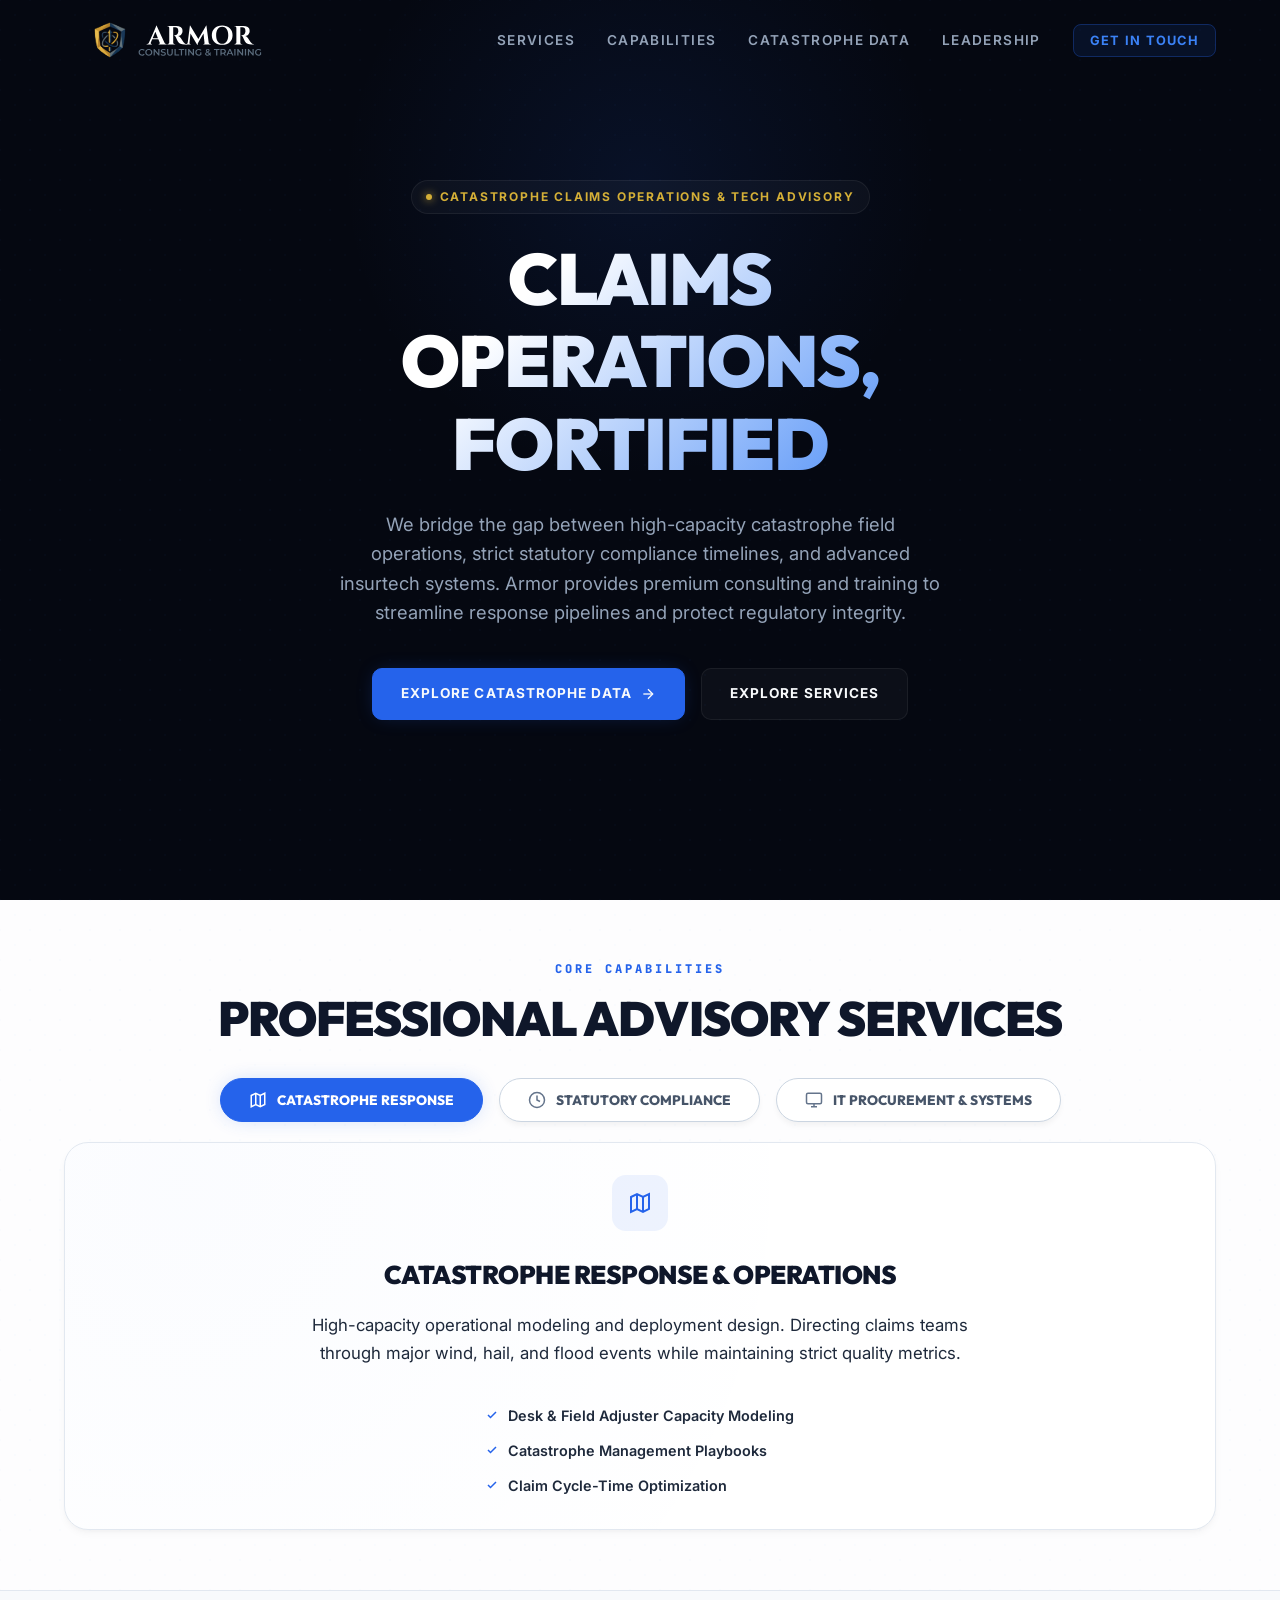
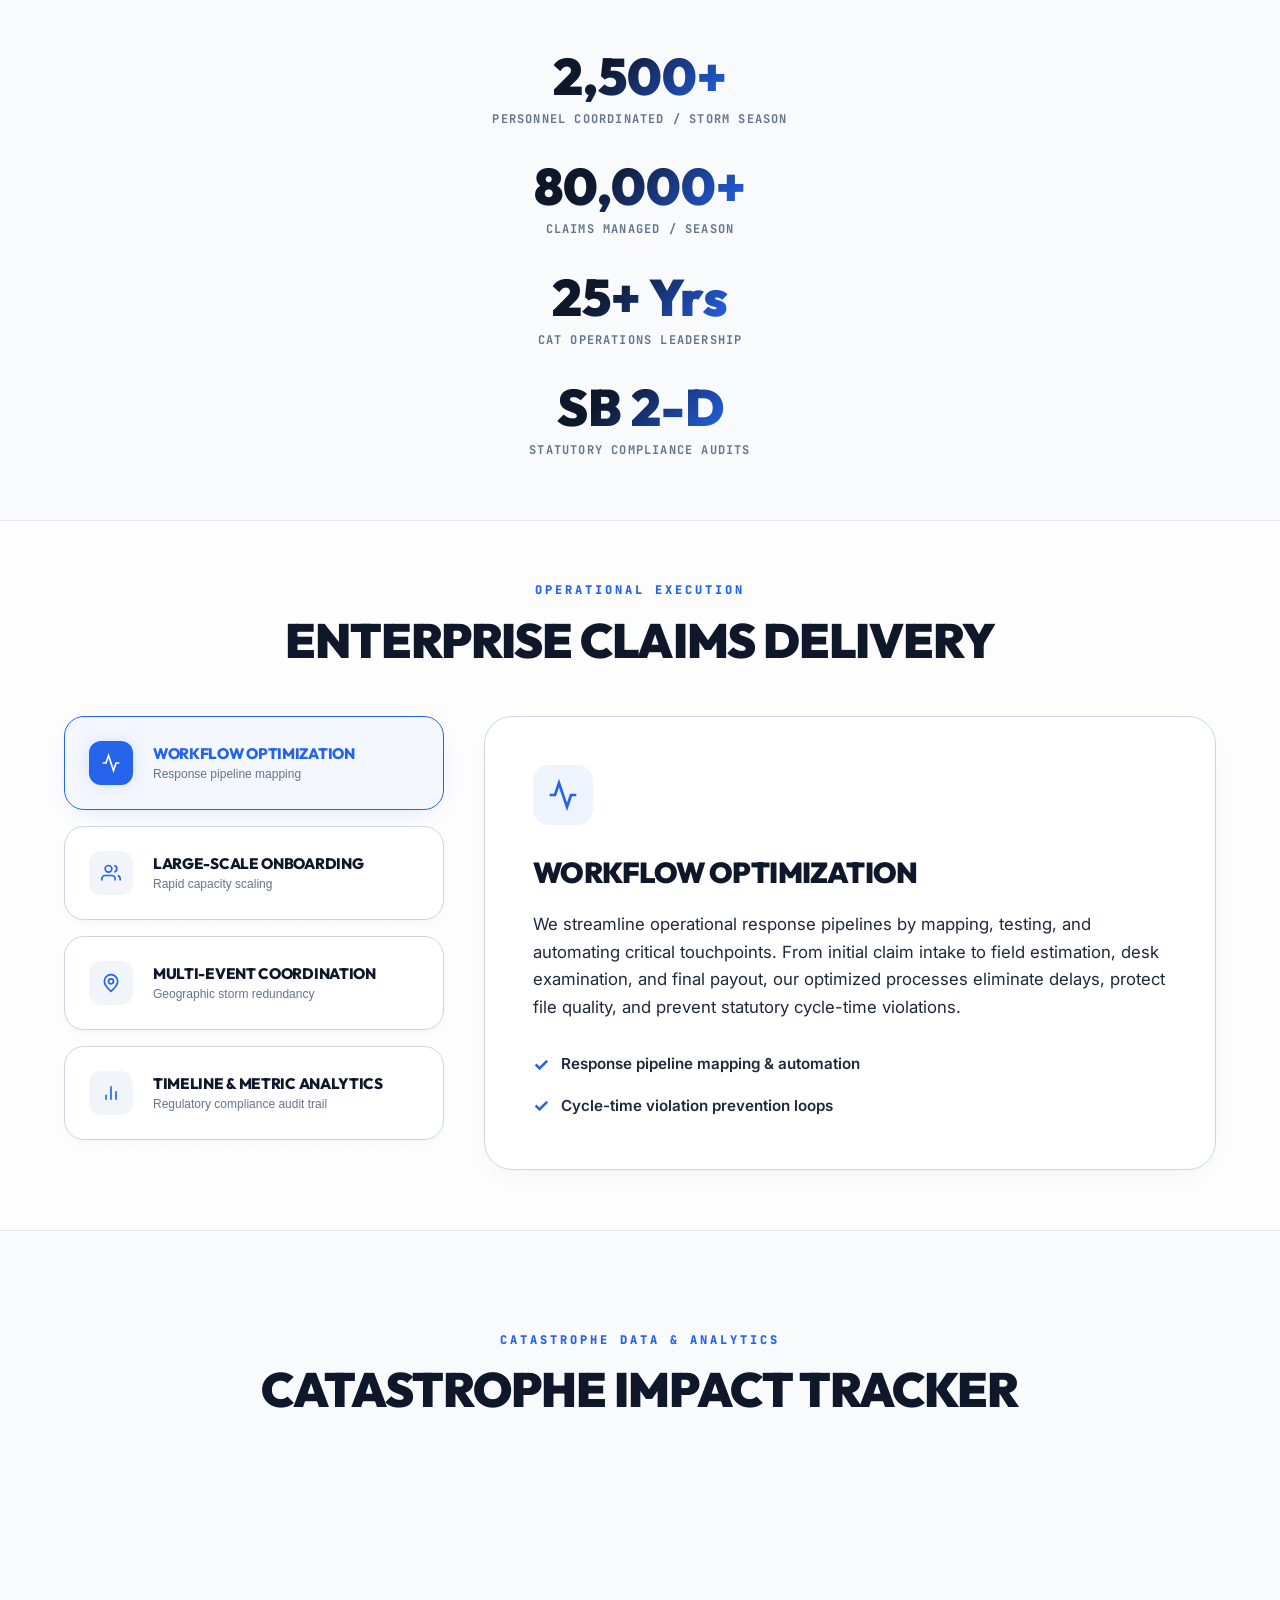
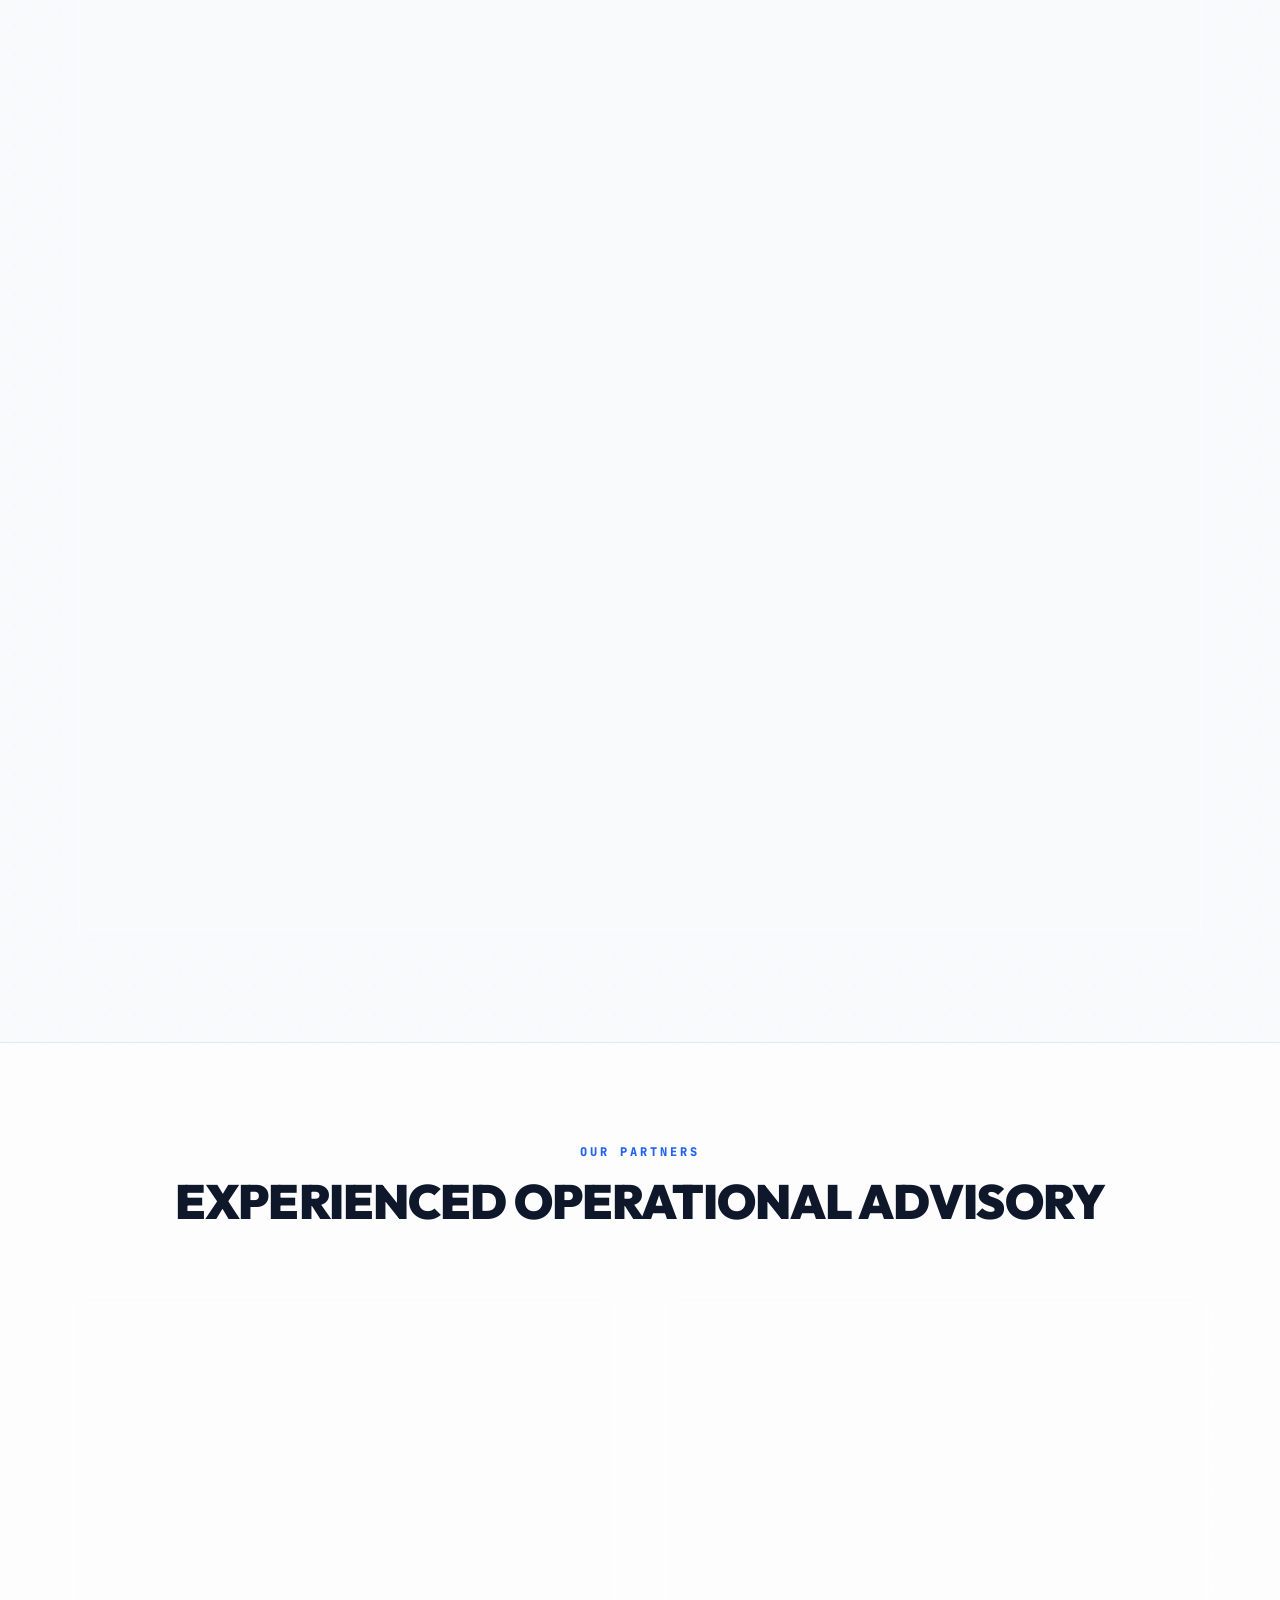
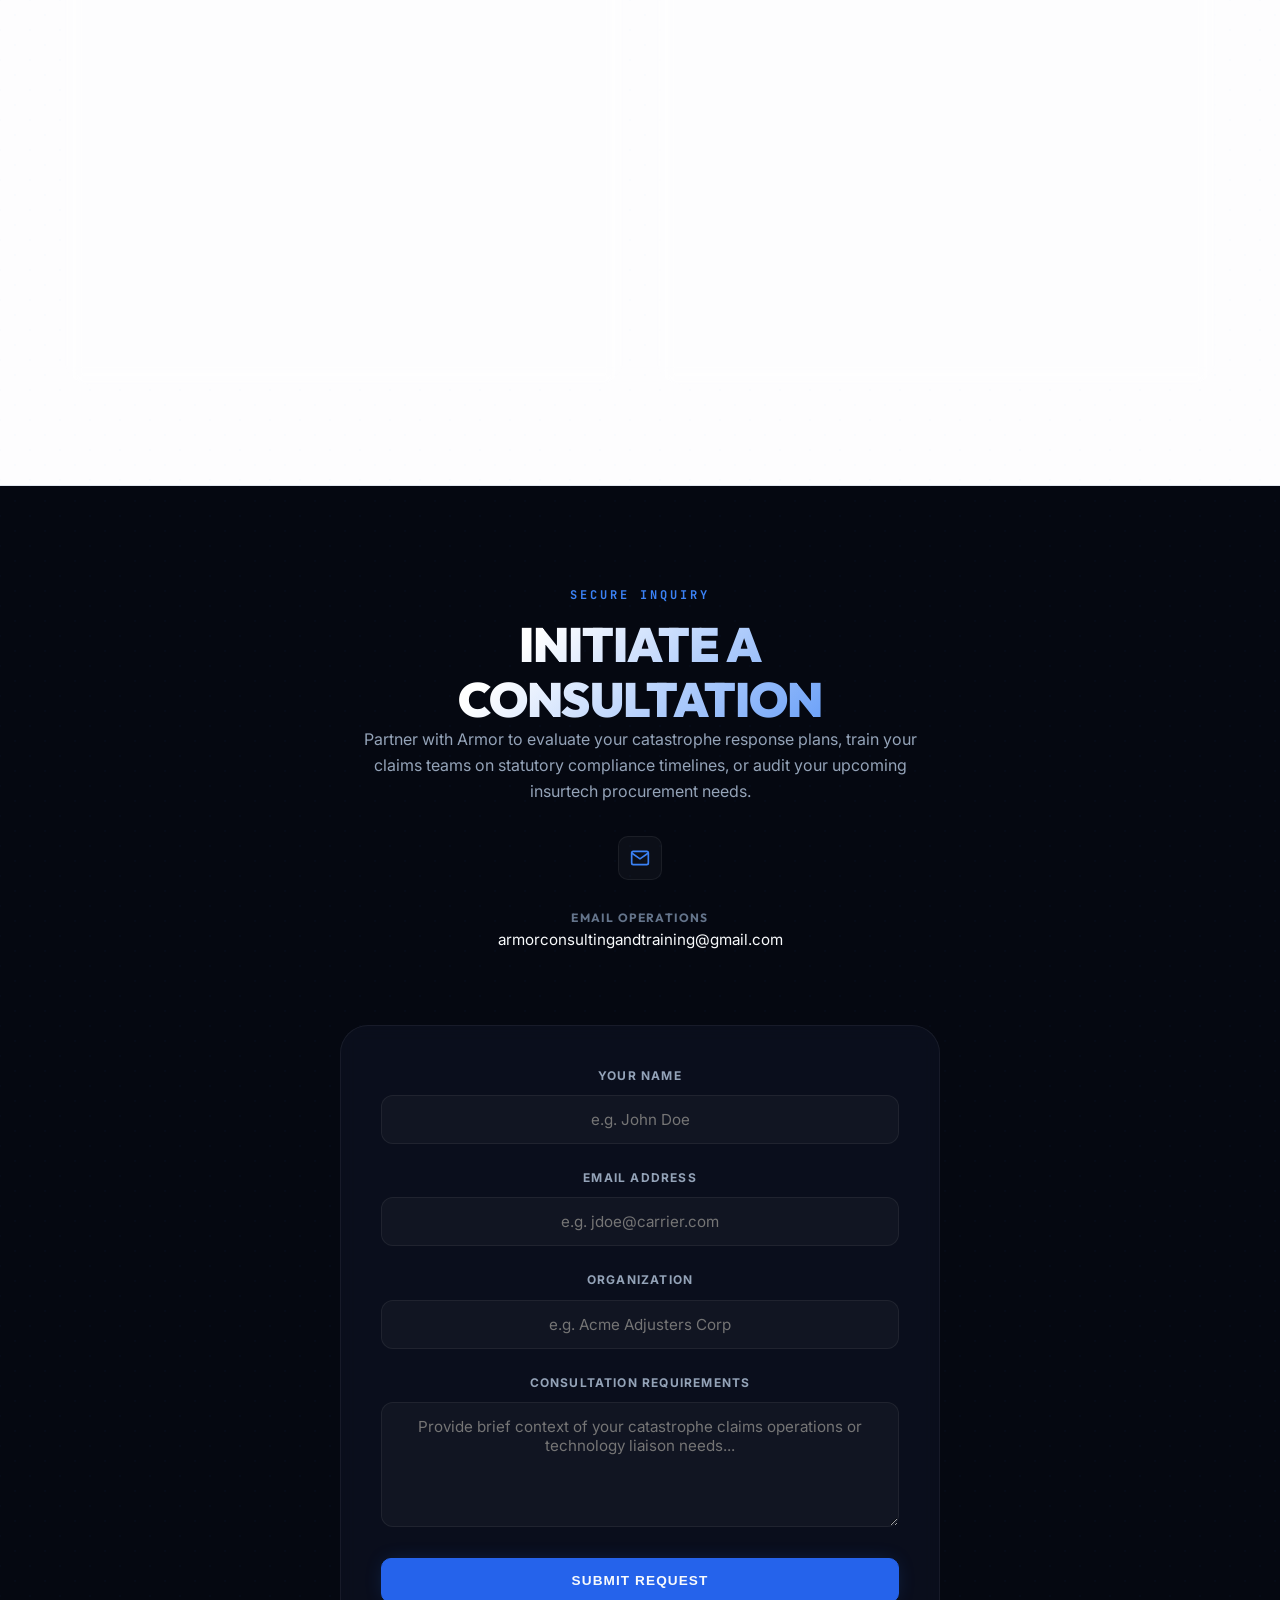
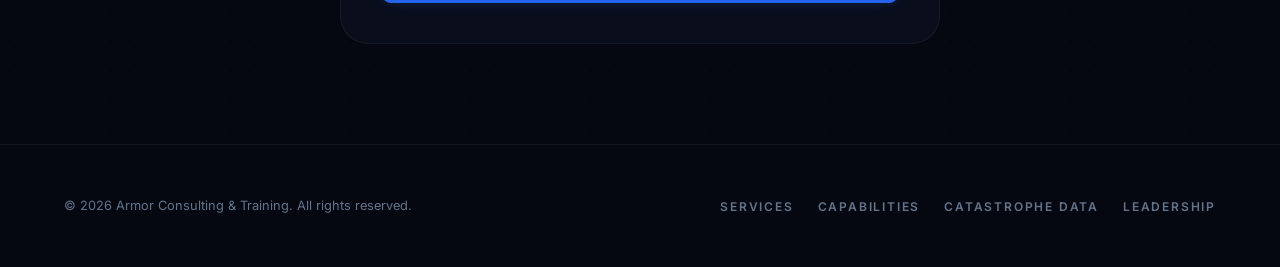
==== commit 3423a1e5: "feat: add 20+ years experience to leadership profiles and integrate calendly/google calendar appoint" ====
--- a/index.html
+++ b/index.html
@@ -504,7 +504,7 @@
                         </div>
                         <h3>Gregory Narcisi</h3>
                         <span class="team-title">Co-Founder & Principal Consultant</span>
-                        <p>Catastrophe Operations Manager with extensive experience directing large-scale field and desk adjuster deployments during major storm events. Serving as a primary IT Systems Liaison, Greg bridges the gap between claims operations and software platforms to optimize statutory timeline compliance and process workflow efficiency.</p>
+                        <p>Catastrophe Operations Manager with over 20+ years of experience in Insurance operations, directing large-scale field and desk adjuster deployments during major storm events. Serving as a primary IT Systems Liaison, Greg bridges the gap between claims operations and software platforms to optimize statutory timeline compliance and process workflow efficiency.</p>
                         <div class="team-experience">
                             <span class="exp-title">Core Competencies</span>
                             <span class="exp-tag">Catastrophe Claims Operations</span>
@@ -512,7 +512,25 @@
                             <span class="exp-tag">IT Systems Liaison</span>
                             <span class="exp-tag">Insurtech Procurement SME</span>
                         </div>
-                        <div class="team-social">
+                        <div class="team-social" style="flex-direction: column; align-items: center; gap: 12px;">
+                            <!-- Google Calendar Appointment Scheduling begin -->
+                            <link href="https://calendar.google.com/calendar/scheduling-button-script.css" rel="stylesheet">
+                            <script src="https://calendar.google.com/calendar/scheduling-button-script.js" async></script>
+                            <script>
+                            (function() {
+                              var target = document.currentScript;
+                              window.addEventListener('load', function() {
+                                calendar.schedulingButton.load({
+                                  url: 'https://calendar.google.com/calendar/appointments/schedules/AcZssZ1tJ9MFvu5UDKpbUbIT6gxUCFLizg3ifS3JaIP4SS3Q4YoGb6fle2hLrt8eZvM7G-UCrjpKMf4f?gv=true',
+                                  color: '#039BE5',
+                                  label: 'Book an appointment',
+                                  target,
+                                });
+                              });
+                            })();
+                            </script>
+                            <!-- end Google Calendar Appointment Scheduling -->
+                            
                             <a href="https://www.linkedin.com/in/greg-narcisi" target="_blank" rel="noopener noreferrer" class="team-social-link">
                                 <svg width="16" height="16" viewBox="0 0 24 24" fill="none" stroke="currentColor" stroke-width="2" stroke-linecap="round" stroke-linejoin="round">
                                     <path d="M16 8a6 6 0 0 1 6 6v7h-4v-7a2 2 0 0 0-2-2 2 2 0 0 0-2 2v7h-4v-7a6 6 0 0 1 6-6z"></path>
@@ -531,7 +549,7 @@
                         </div>
                         <h3>Jesse Benedick</h3>
                         <span class="team-title">Co-Founder &amp; Principal Consultant</span>
-                        <p>Co-Founder &amp; CEO of Chainmail Solutions and strategic advisor to Riskify. A veteran catastrophe operational architect, Jesse was a founding member of the CAT team at Citizens Property Insurance Corporation and authored their Master Catastrophe Response Plan, directly shaping macro-scale hurricane deployments (managing 2,500+ personnel and 80,000+ claims per season).</p>
+                        <p>Co-Founder &amp; CEO of Chainmail Solutions, strategic advisor to Riskify, and a veteran catastrophe operational architect with over 20+ years of experience in Insurance operations. Jesse was a founding member of the CAT team at Citizens Property Insurance Corporation and authored their Master Catastrophe Response Plan, directly shaping macro-scale hurricane deployments (managing 2,500+ personnel and 80,000+ claims per season).</p>
                         <div class="team-experience">
                             <span class="exp-title">Core Competencies</span>
                             <span class="exp-tag">Parametric Risk Design</span>
@@ -539,7 +557,17 @@
                             <span class="exp-tag">P&C Claims Architecture</span>
                             <span class="exp-tag">Disaster Management Planning</span>
                         </div>
-                        <div class="team-social">
+                        <div class="team-social" style="flex-direction: column; align-items: center; gap: 12px;">
+                            <a href="https://calendly.com/jesse-benedick" target="_blank" rel="noopener noreferrer" class="team-social-link">
+                                <svg width="16" height="16" viewBox="0 0 24 24" fill="none" stroke="currentColor" stroke-width="2" stroke-linecap="round" stroke-linejoin="round" style="color: var(--accent-cyan);">
+                                    <rect x="3" y="4" width="18" height="18" rx="2" ry="2"></rect>
+                                    <line x1="16" y1="2" x2="16" y2="6"></line>
+                                    <line x1="8" y1="2" x2="8" y2="6"></line>
+                                    <line x1="3" y1="10" x2="21" y2="10"></line>
+                                </svg>
+                                <span>Book an appointment</span>
+                            </a>
+                            
                             <a href="https://www.linkedin.com/in/jesse-benedick-b436833/" target="_blank" rel="noopener noreferrer" class="team-social-link">
                                 <svg width="16" height="16" viewBox="0 0 24 24" fill="none" stroke="currentColor" stroke-width="2" stroke-linecap="round" stroke-linejoin="round">
                                     <path d="M16 8a6 6 0 0 1 6 6v7h-4v-7a2 2 0 0 0-2-2 2 2 0 0 0-2 2v7h-4v-7a6 6 0 0 1 6-6z"></path>
--- a/style.css
+++ b/style.css
@@ -1771,3 +1771,22 @@
   background: var(--accent-cobalt);
   transform: scale(1.2);
 }
+
+/* ── GOOGLE SCHEDULING BUTTON DECORATOR ── */
+button.calendar-scheduling-button {
+  font-family: var(--font-heading), sans-serif !important;
+  font-size: 0.8rem !important;
+  font-weight: 700 !important;
+  text-transform: uppercase !important;
+  letter-spacing: 0.05em !important;
+  padding: 10px 20px !important;
+  border-radius: 20px !important;
+  transition: var(--transition-smooth) !important;
+  box-shadow: 0 4px 10px rgba(3, 155, 229, 0.2) !important;
+}
+
+button.calendar-scheduling-button:hover {
+  opacity: 0.9 !important;
+  transform: translateY(-1px) scale(1.02) !important;
+  box-shadow: 0 6px 14px rgba(3, 155, 229, 0.35) !important;
+}
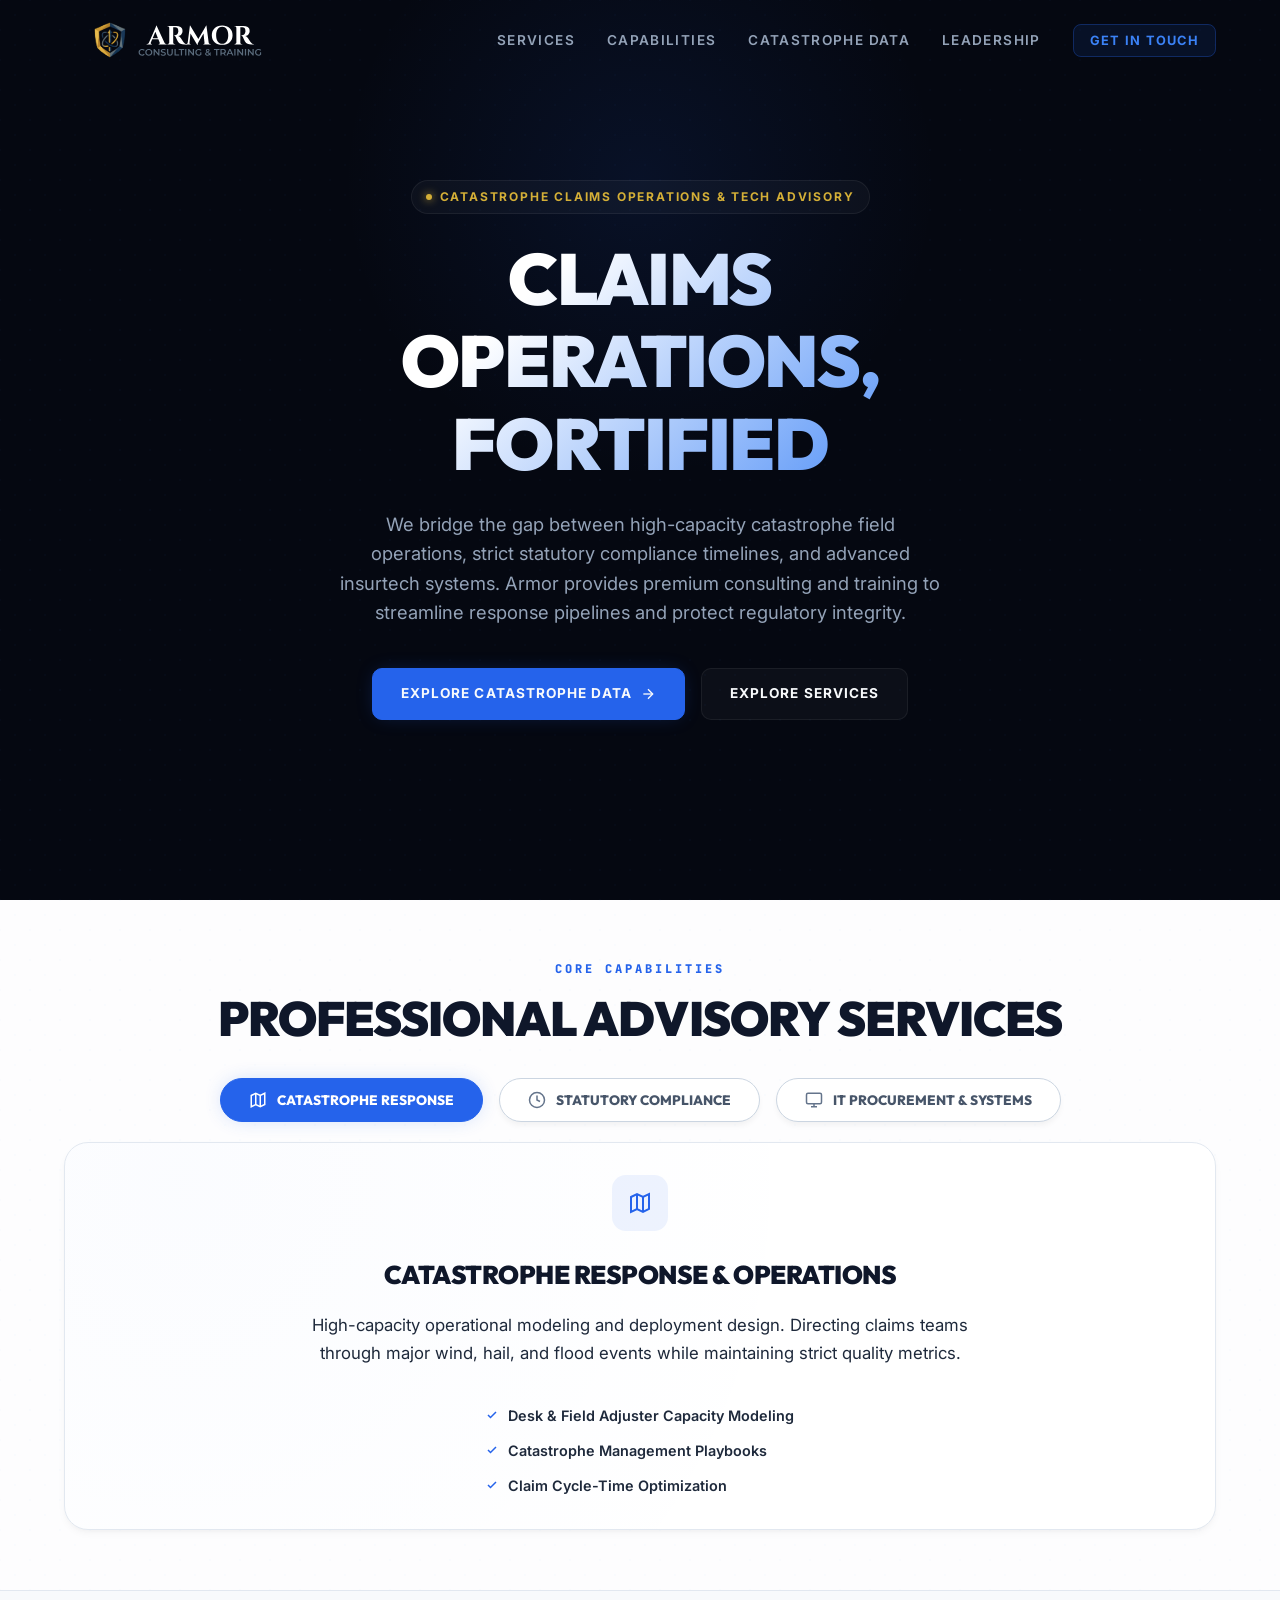
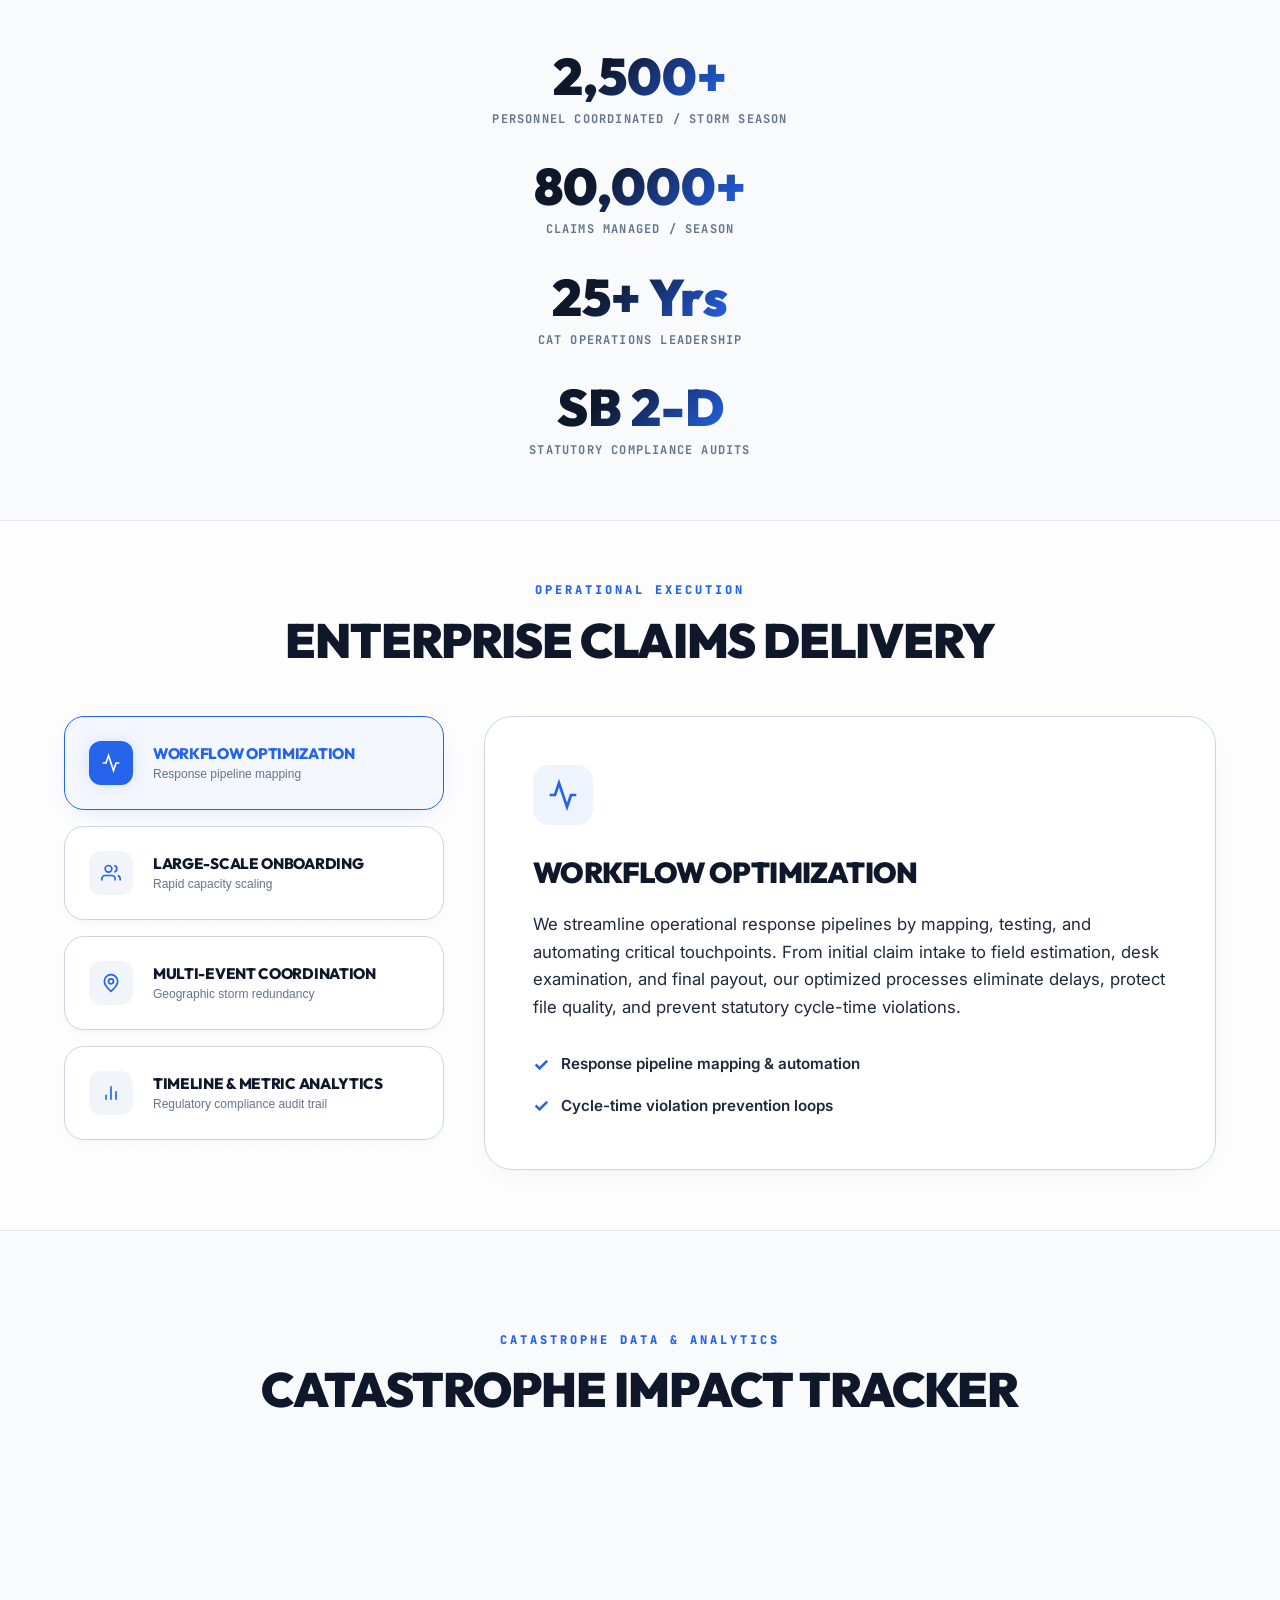
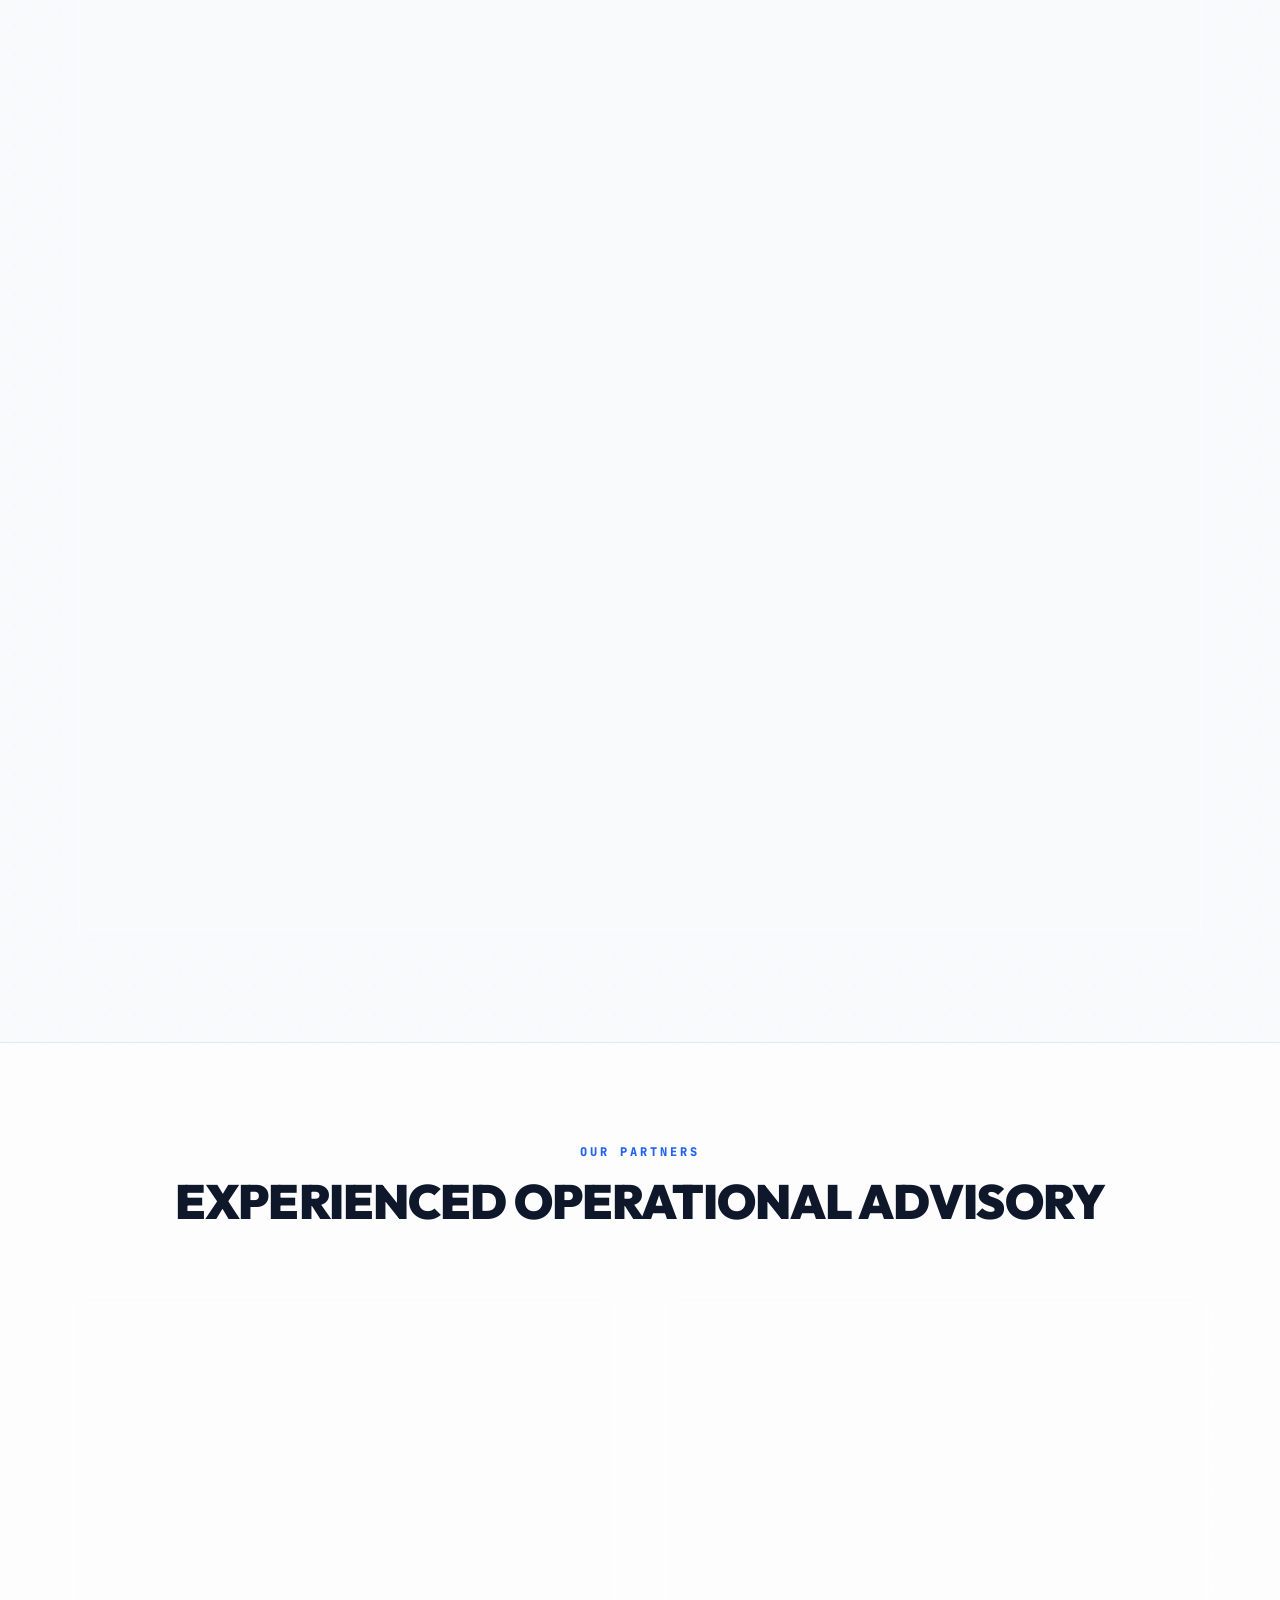
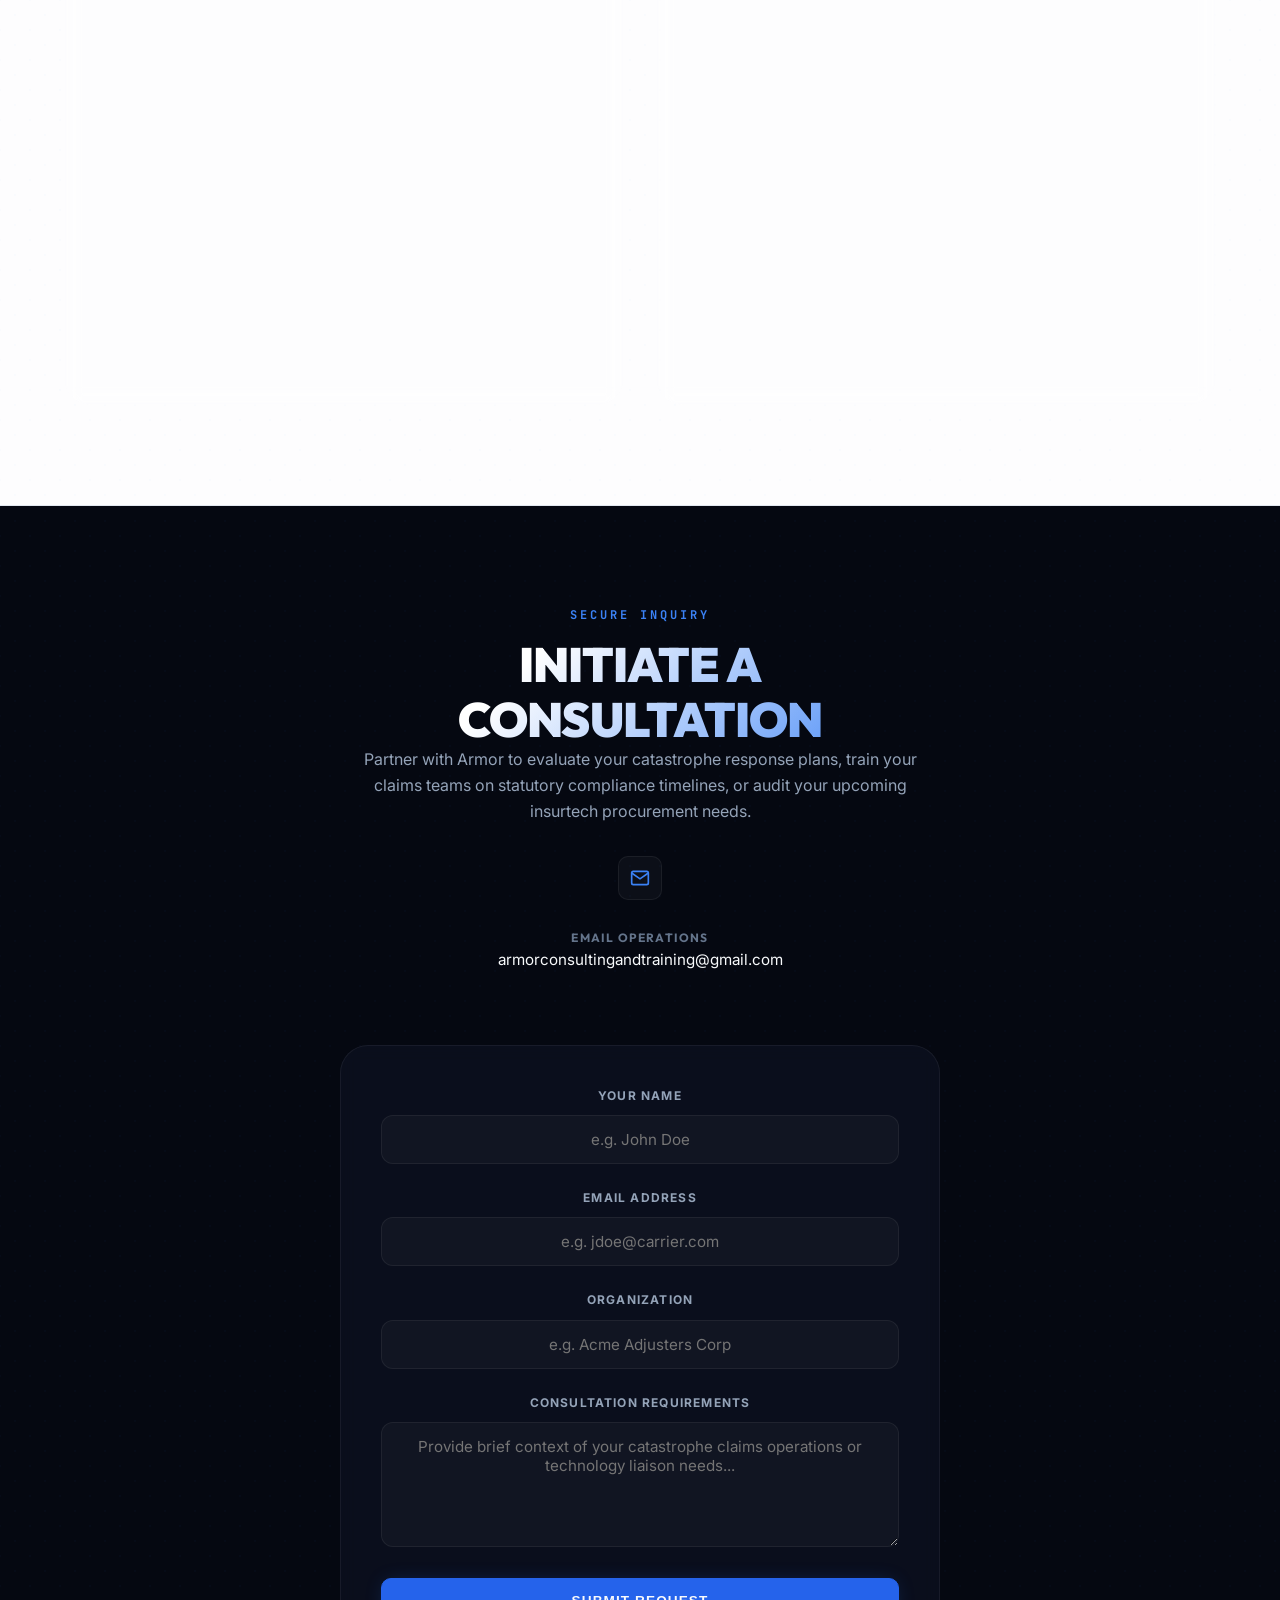
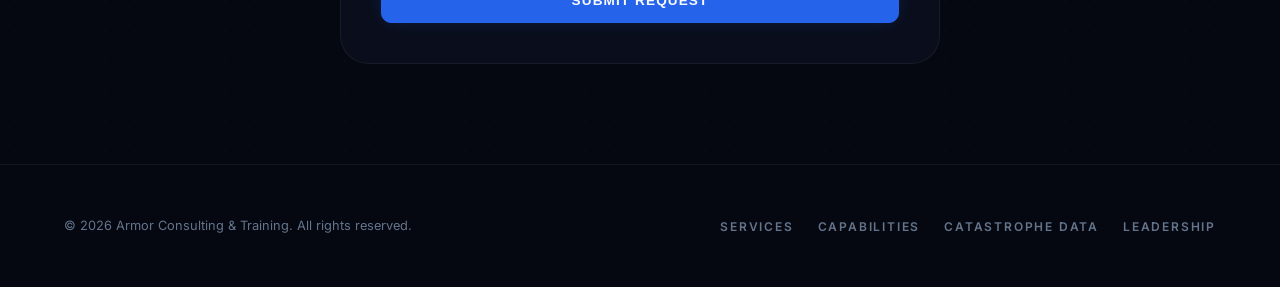
==== commit 027f4f8b: "design: align Jesse's appointment booking button style with Greg's Google Calendar button" ====
--- a/index.html
+++ b/index.html
@@ -558,14 +558,8 @@
                             <span class="exp-tag">Disaster Management Planning</span>
                         </div>
                         <div class="team-social" style="flex-direction: column; align-items: center; gap: 12px;">
-                            <a href="https://calendly.com/jesse-benedick" target="_blank" rel="noopener noreferrer" class="team-social-link">
-                                <svg width="16" height="16" viewBox="0 0 24 24" fill="none" stroke="currentColor" stroke-width="2" stroke-linecap="round" stroke-linejoin="round" style="color: var(--accent-cyan);">
-                                    <rect x="3" y="4" width="18" height="18" rx="2" ry="2"></rect>
-                                    <line x1="16" y1="2" x2="16" y2="6"></line>
-                                    <line x1="8" y1="2" x2="8" y2="6"></line>
-                                    <line x1="3" y1="10" x2="21" y2="10"></line>
-                                </svg>
-                                <span>Book an appointment</span>
+                            <a href="https://calendly.com/jesse-benedick" target="_blank" rel="noopener noreferrer" class="calendar-scheduling-button">
+                                Book an appointment
                             </a>
                             
                             <a href="https://www.linkedin.com/in/jesse-benedick-b436833/" target="_blank" rel="noopener noreferrer" class="team-social-link">
--- a/style.css
+++ b/style.css
@@ -1773,7 +1773,12 @@
 }
 
 /* ── GOOGLE SCHEDULING BUTTON DECORATOR ── */
-button.calendar-scheduling-button {
+button.calendar-scheduling-button,
+a.calendar-scheduling-button {
+  display: inline-block !important;
+  box-sizing: border-box !important;
+  background-color: #039BE5 !important;
+  color: #ffffff !important;
   font-family: var(--font-heading), sans-serif !important;
   font-size: 0.8rem !important;
   font-weight: 700 !important;
@@ -1781,12 +1786,18 @@
   letter-spacing: 0.05em !important;
   padding: 10px 20px !important;
   border-radius: 20px !important;
+  border: none !important;
+  cursor: pointer !important;
+  text-decoration: none !important;
   transition: var(--transition-smooth) !important;
   box-shadow: 0 4px 10px rgba(3, 155, 229, 0.2) !important;
-}
-
-button.calendar-scheduling-button:hover {
+  text-align: center !important;
+}
+
+button.calendar-scheduling-button:hover,
+a.calendar-scheduling-button:hover {
   opacity: 0.9 !important;
   transform: translateY(-1px) scale(1.02) !important;
   box-shadow: 0 6px 14px rgba(3, 155, 229, 0.35) !important;
-}
+  color: #ffffff !important;
+}
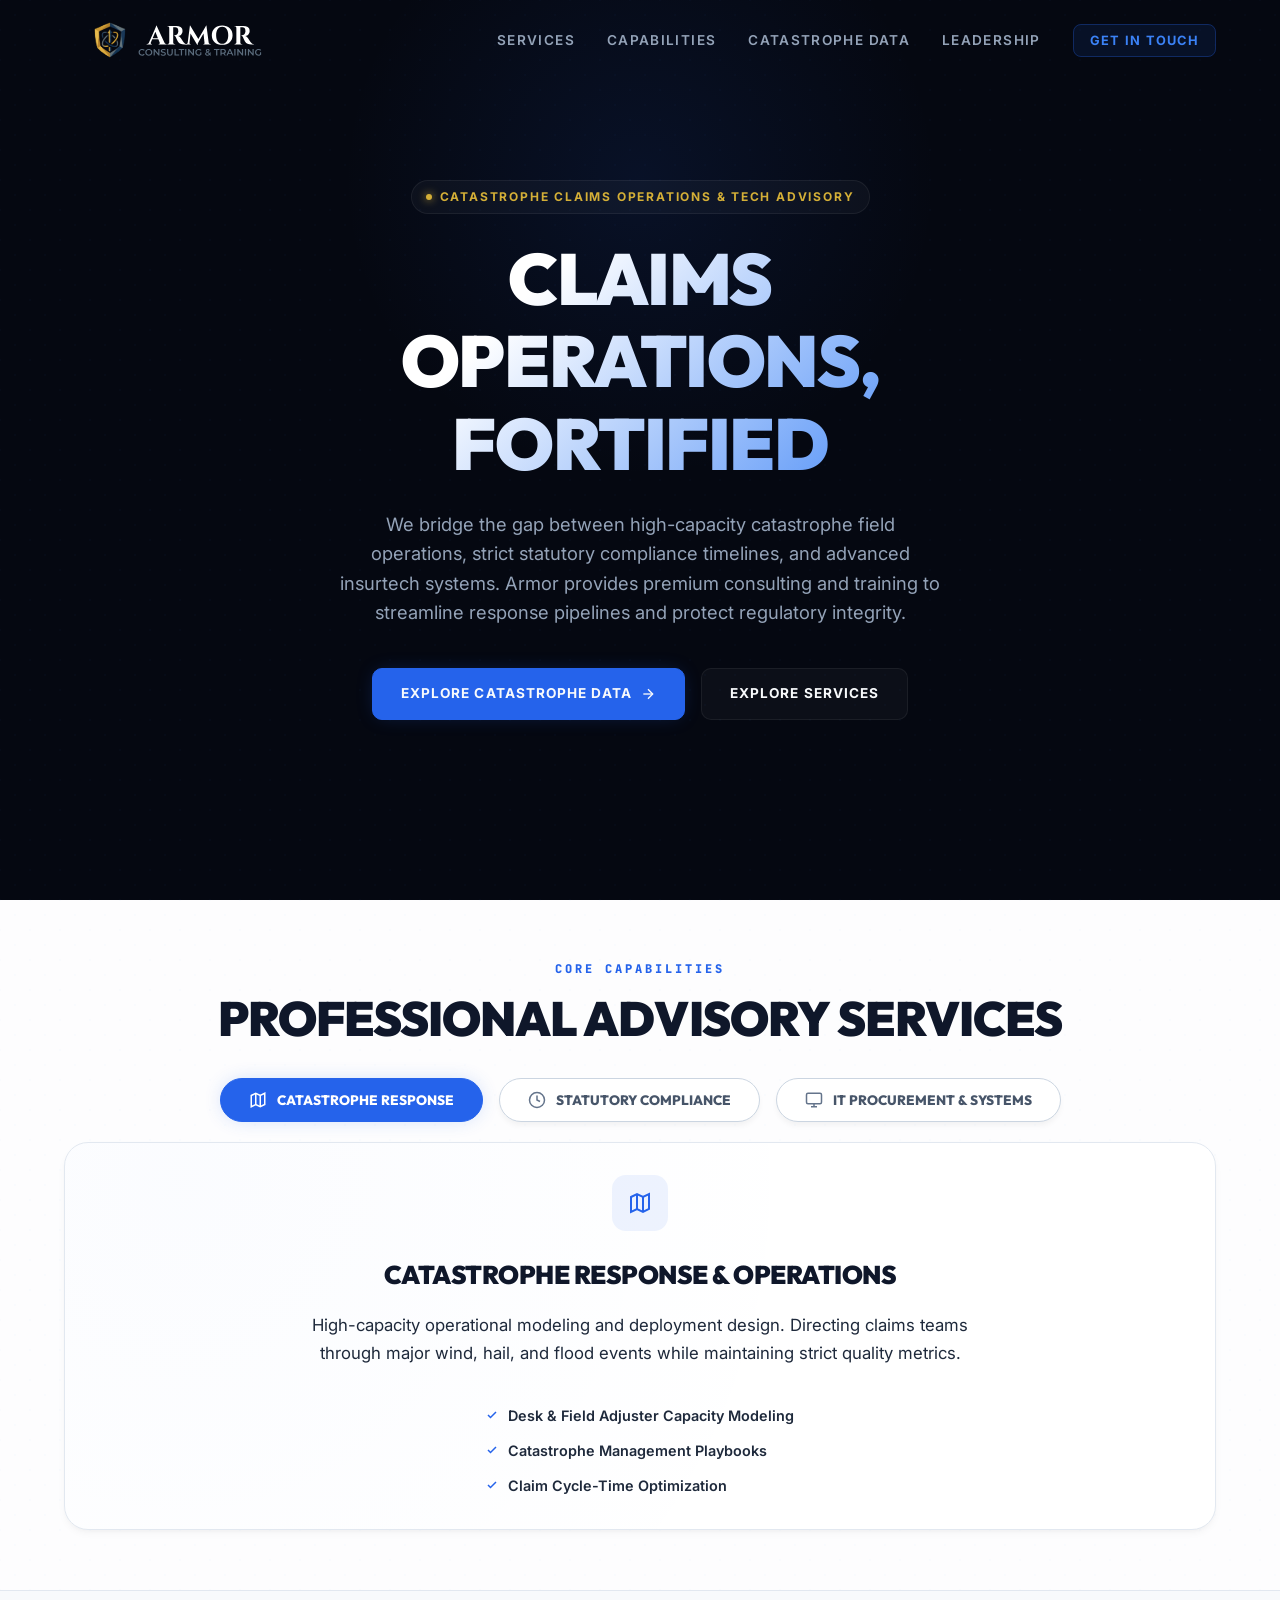
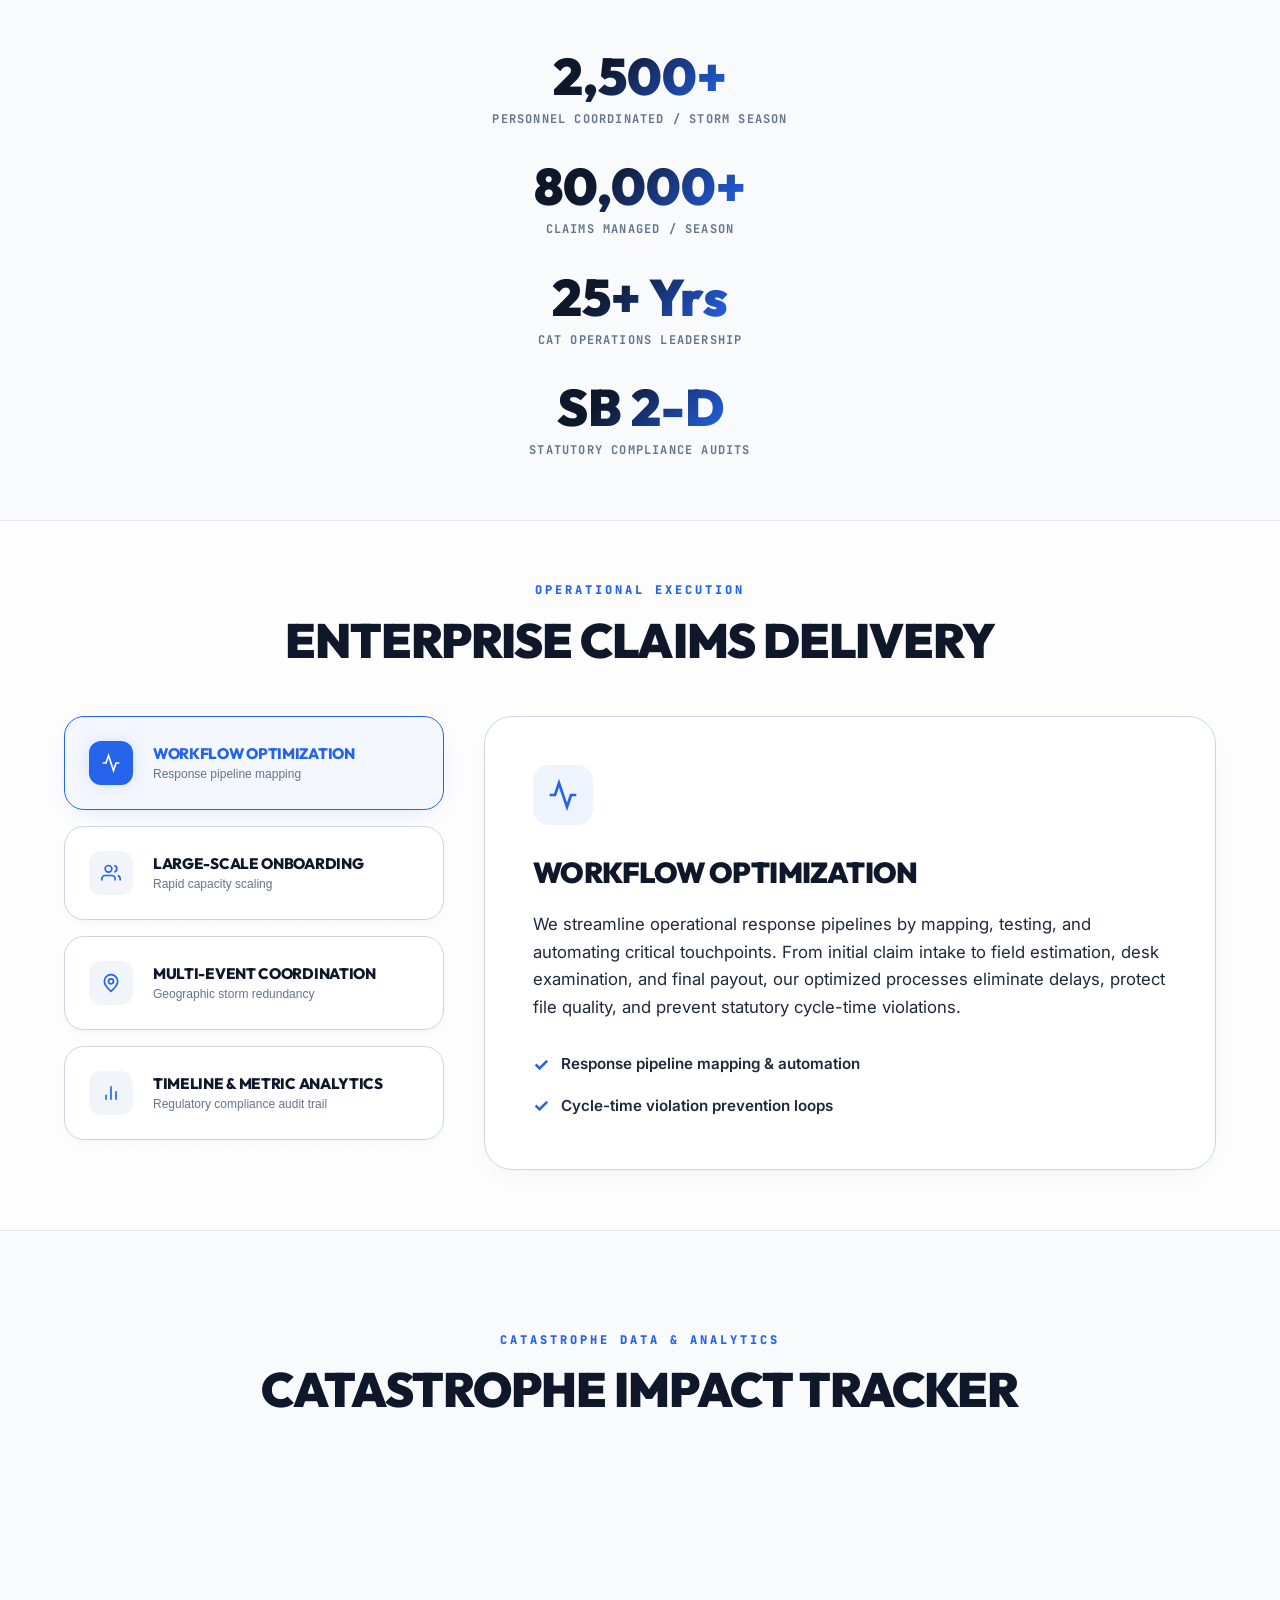
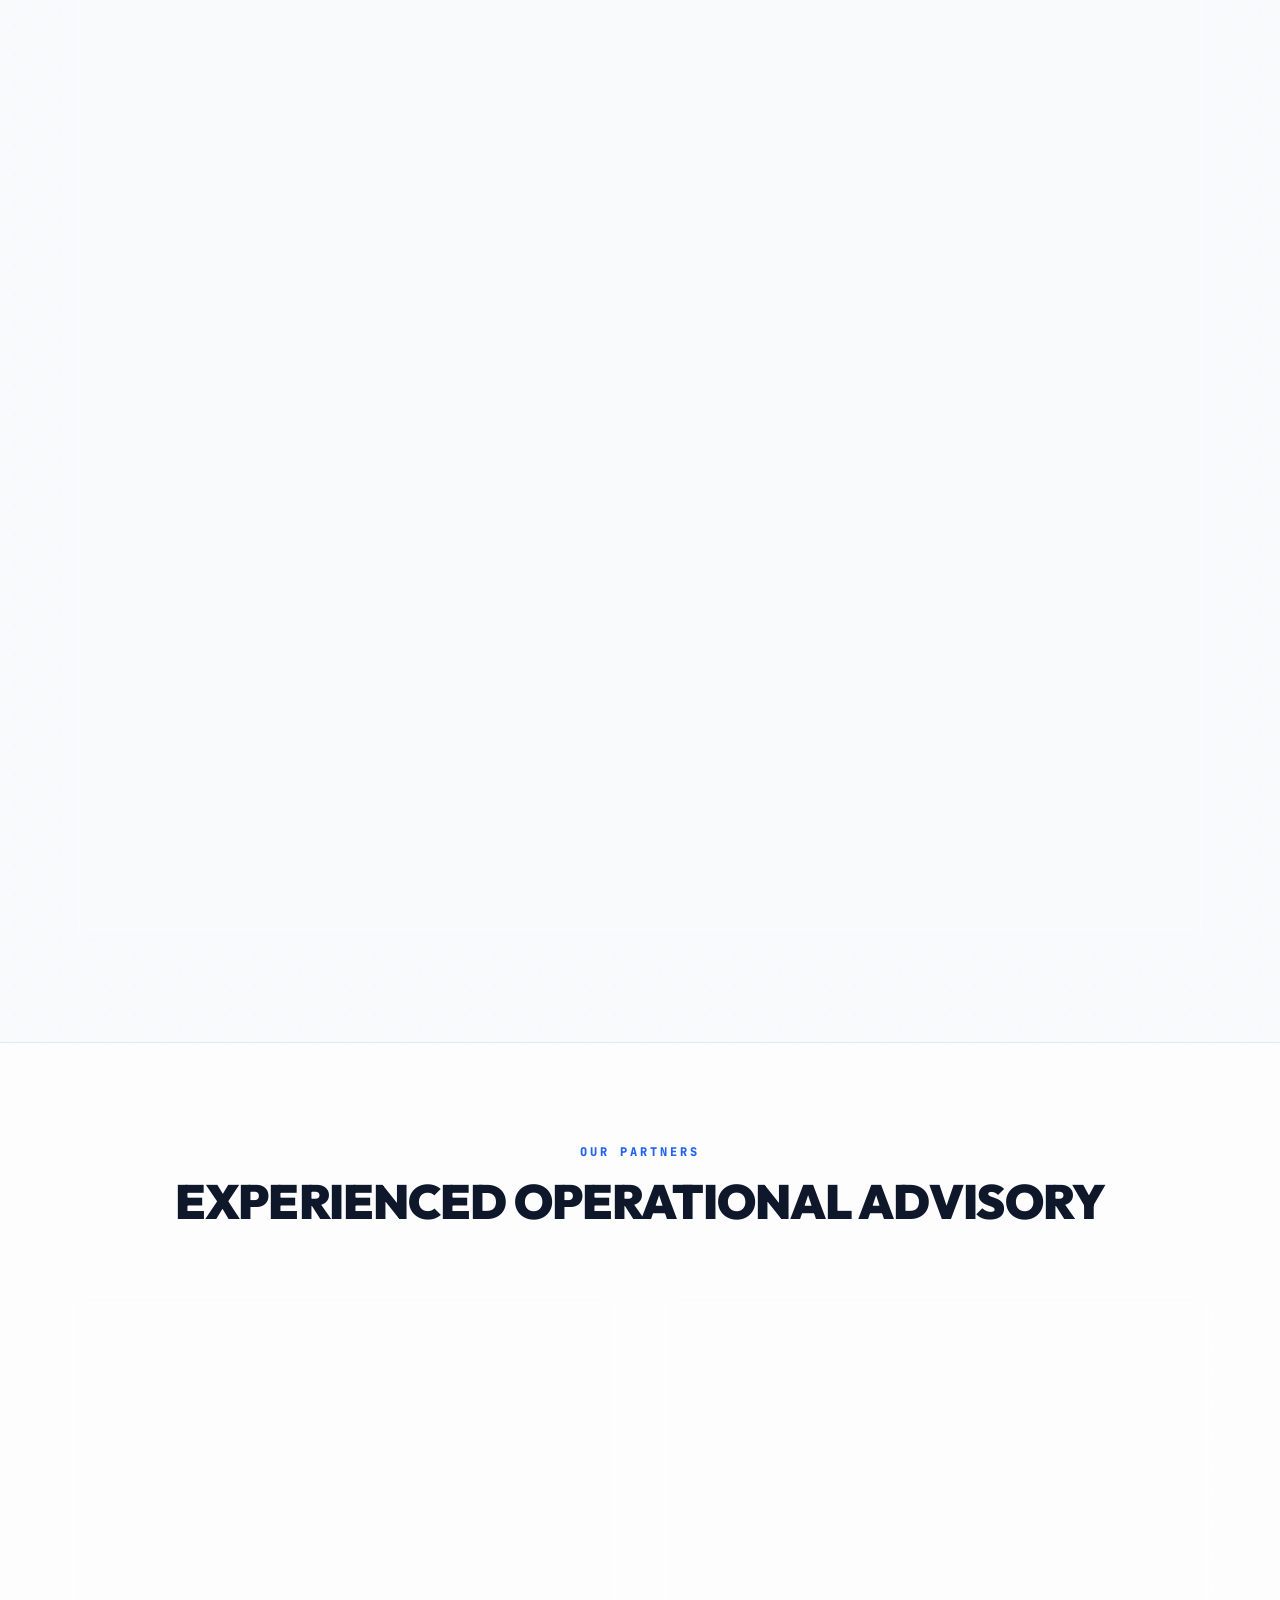
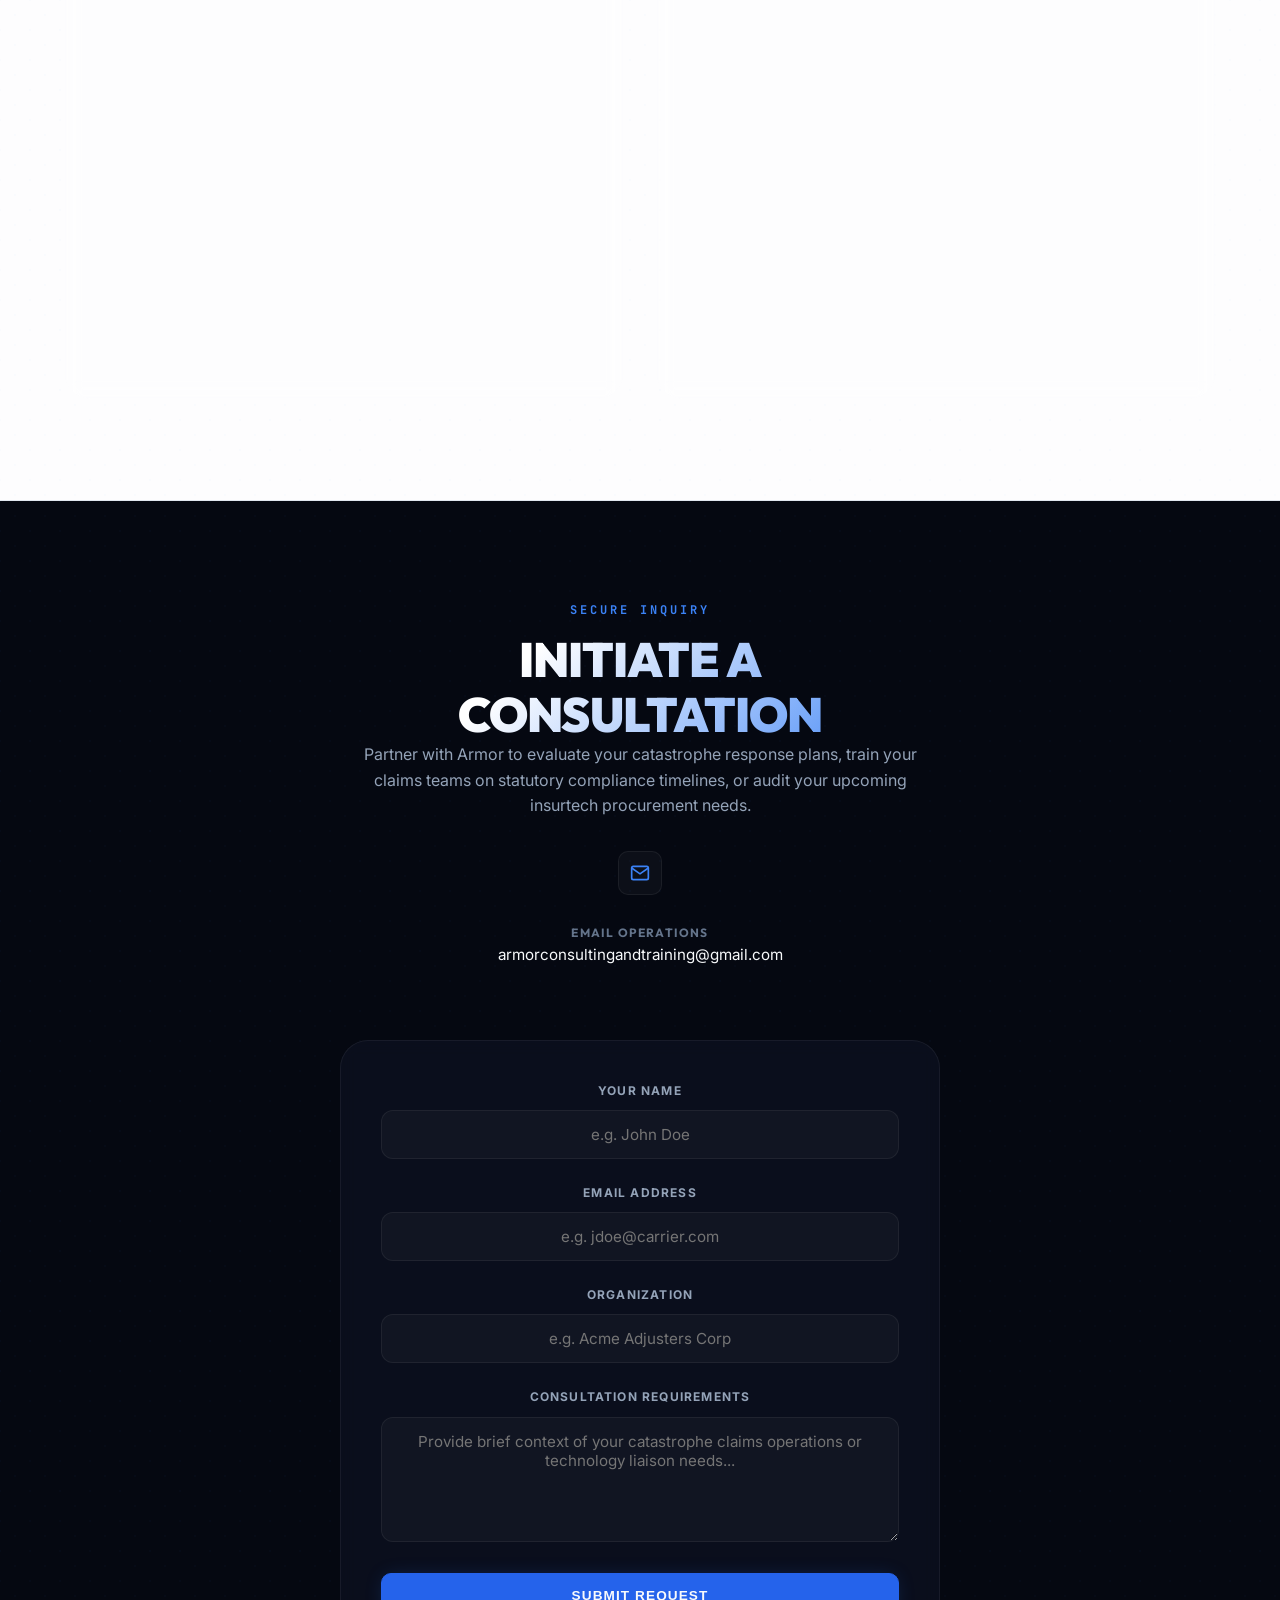
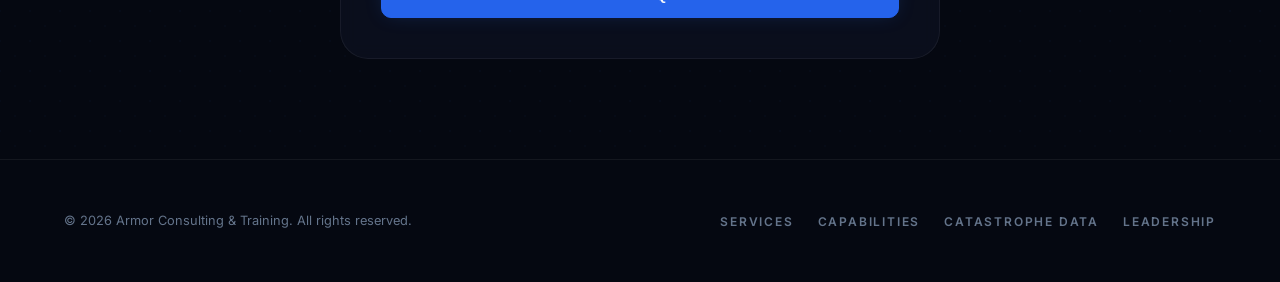
==== commit d24a4f1f: "design: standardize scheduler button styles and change color to gold" ====
--- a/index.html
+++ b/index.html
@@ -522,7 +522,7 @@
                               window.addEventListener('load', function() {
                                 calendar.schedulingButton.load({
                                   url: 'https://calendar.google.com/calendar/appointments/schedules/AcZssZ1tJ9MFvu5UDKpbUbIT6gxUCFLizg3ifS3JaIP4SS3Q4YoGb6fle2hLrt8eZvM7G-UCrjpKMf4f?gv=true',
-                                  color: '#039BE5',
+                                  color: '#d4af37',
                                   label: 'Book an appointment',
                                   target,
                                 });
--- a/style.css
+++ b/style.css
@@ -1772,13 +1772,13 @@
   transform: scale(1.2);
 }
 
-/* ── GOOGLE SCHEDULING BUTTON DECORATOR ── */
-button.calendar-scheduling-button,
+/* ── GOOGLE & CALENDLY SCHEDULING BUTTONS ── */
+.team-social button,
 a.calendar-scheduling-button {
   display: inline-block !important;
   box-sizing: border-box !important;
-  background-color: #039BE5 !important;
-  color: #ffffff !important;
+  background-color: var(--accent-gold) !important;
+  color: #050811 !important;
   font-family: var(--font-heading), sans-serif !important;
   font-size: 0.8rem !important;
   font-weight: 700 !important;
@@ -1790,14 +1790,17 @@
   cursor: pointer !important;
   text-decoration: none !important;
   transition: var(--transition-smooth) !important;
-  box-shadow: 0 4px 10px rgba(3, 155, 229, 0.2) !important;
+  box-shadow: 0 4px 10px var(--accent-gold-glow) !important;
   text-align: center !important;
-}
-
-button.calendar-scheduling-button:hover,
+  min-height: unset !important;
+  line-height: 1.2 !important;
+}
+
+.team-social button:hover,
 a.calendar-scheduling-button:hover {
-  opacity: 0.9 !important;
+  opacity: 0.95 !important;
+  background-color: #f3cd4f !important;
   transform: translateY(-1px) scale(1.02) !important;
-  box-shadow: 0 6px 14px rgba(3, 155, 229, 0.35) !important;
-  color: #ffffff !important;
-}
+  box-shadow: 0 6px 14px rgba(212, 175, 55, 0.35) !important;
+  color: #050811 !important;
+}
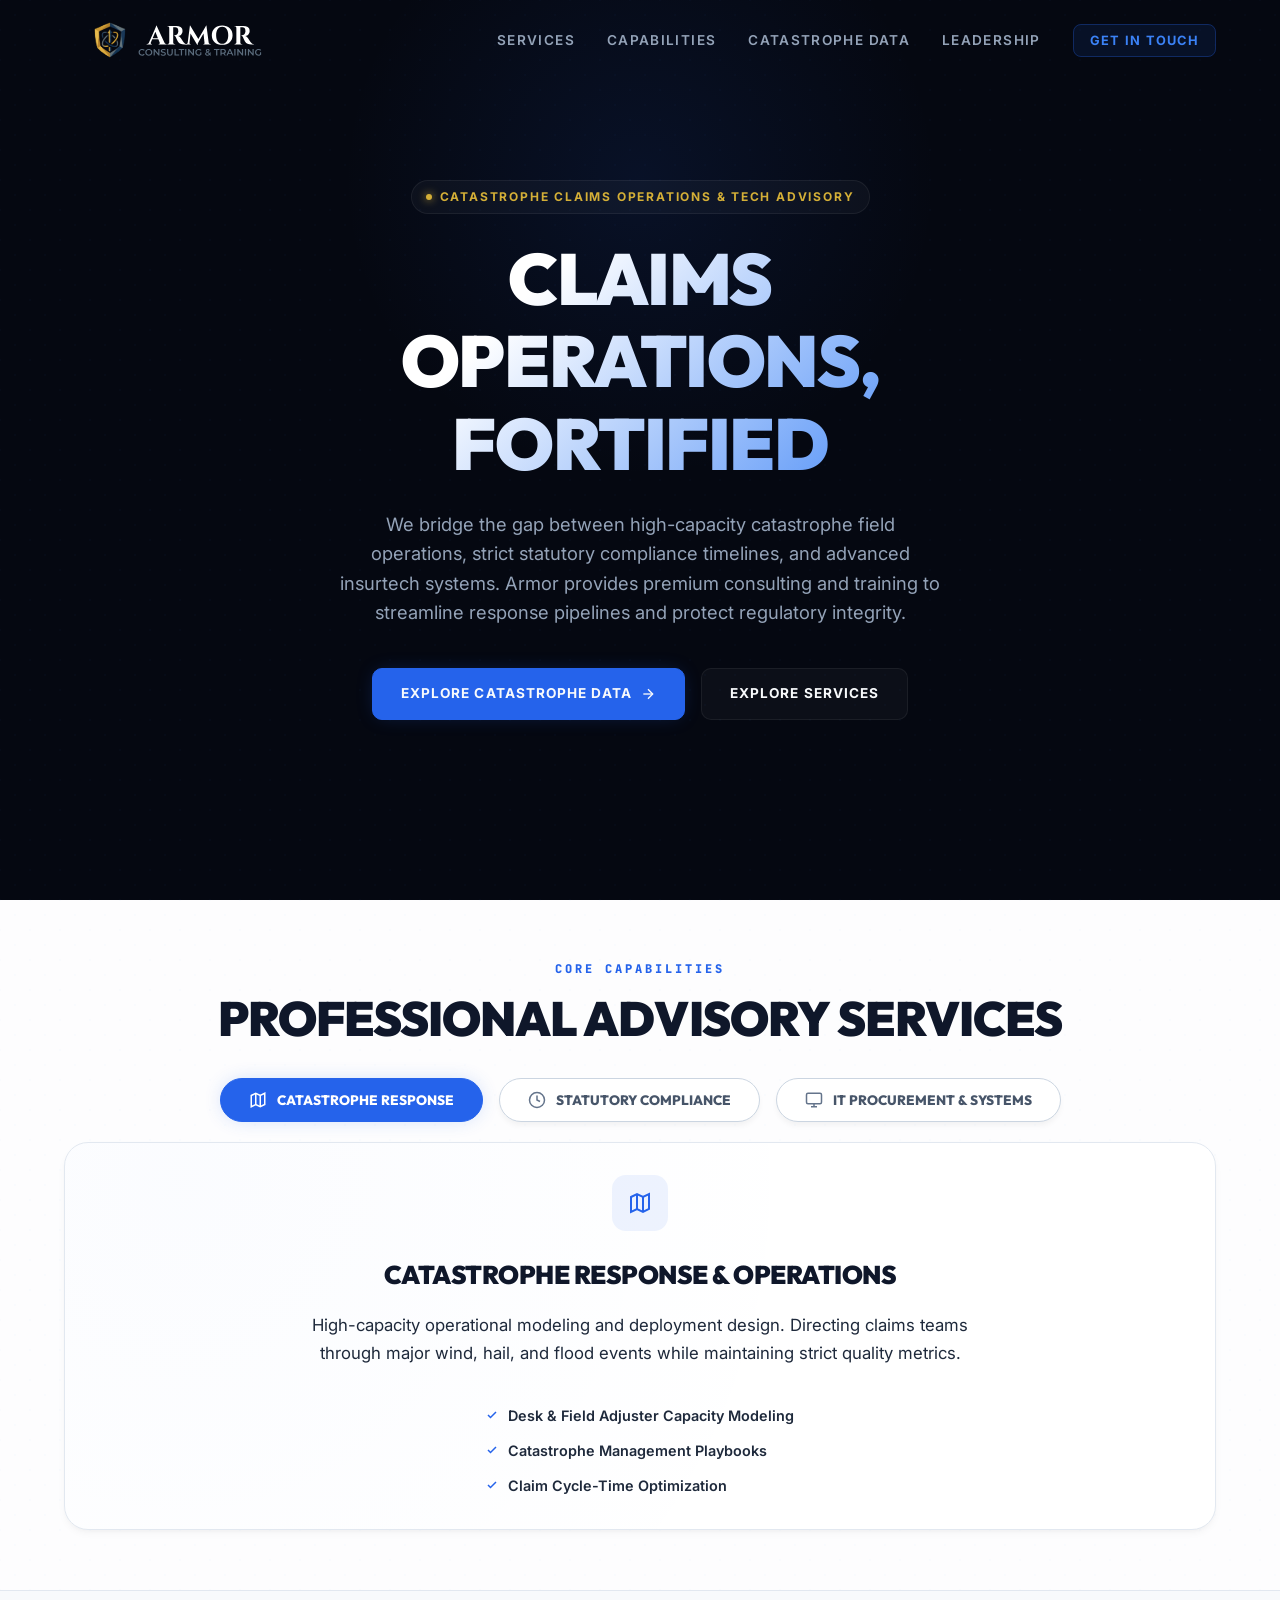
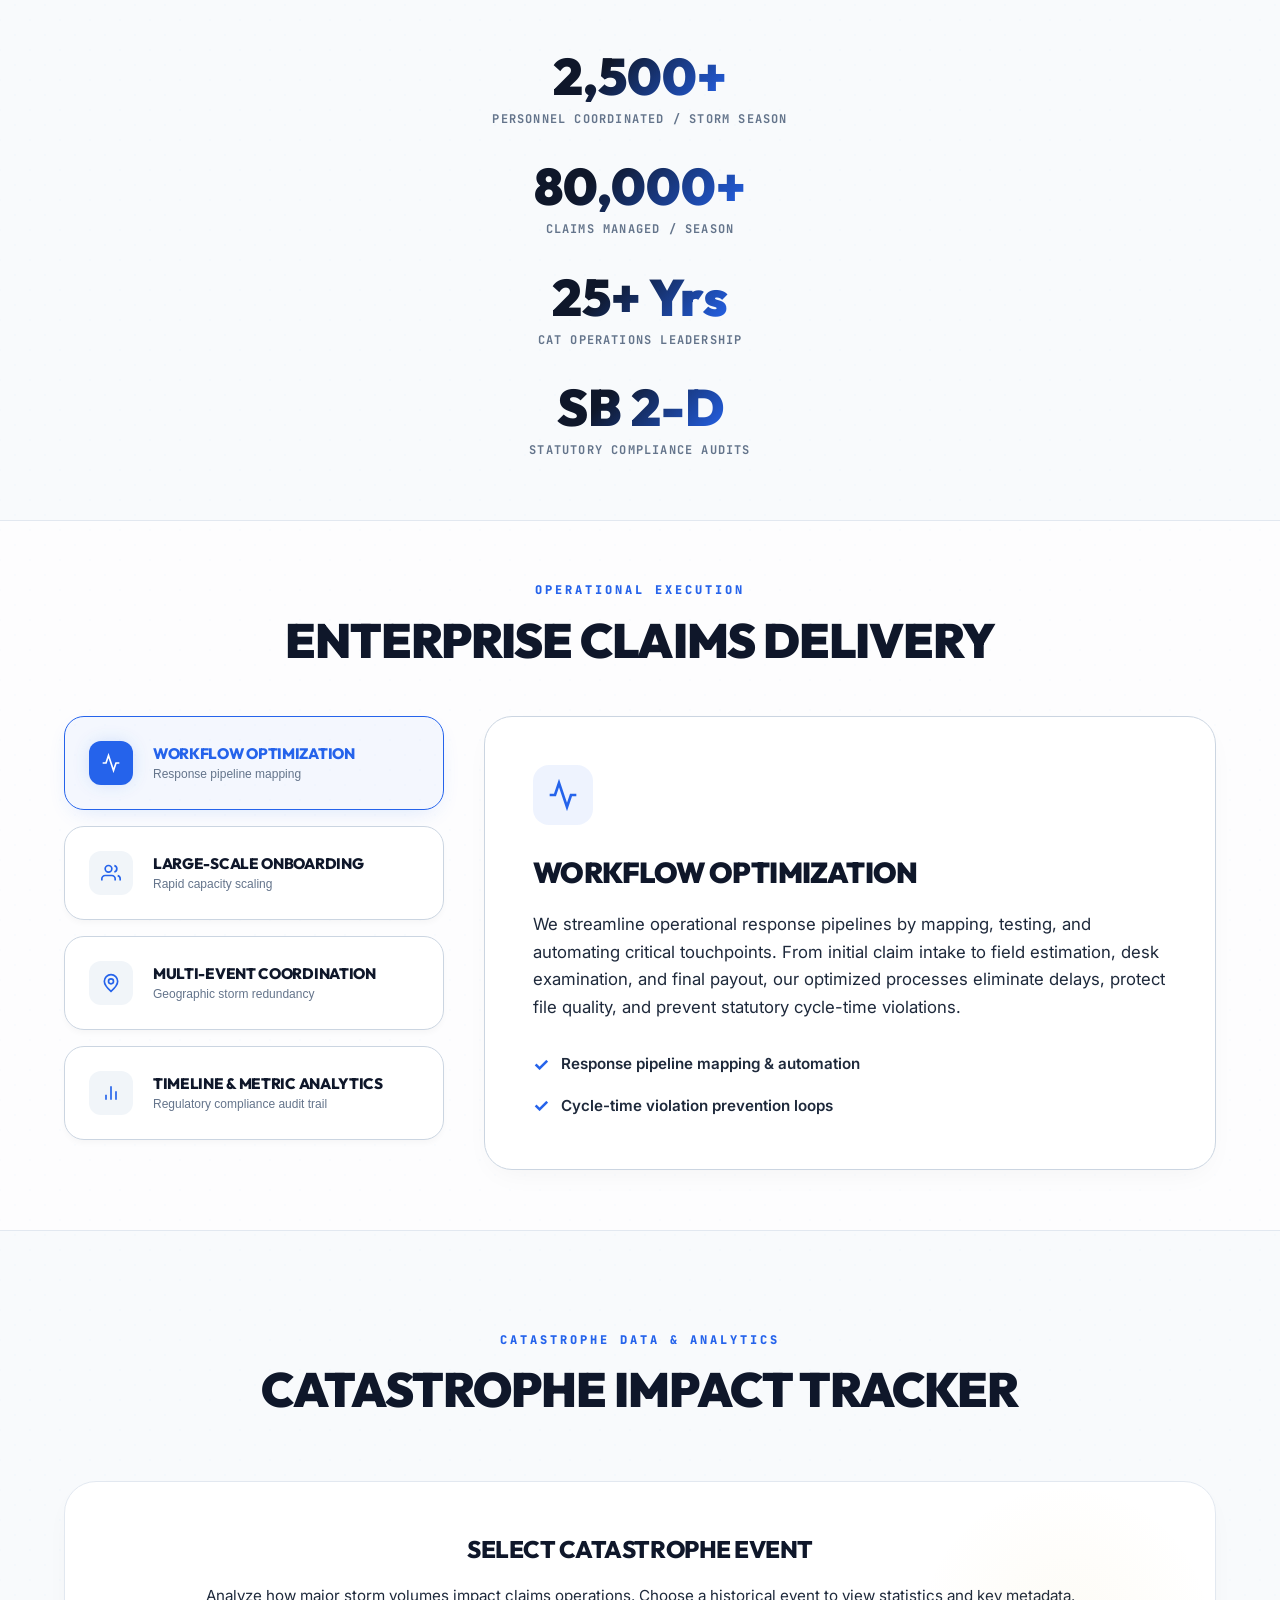
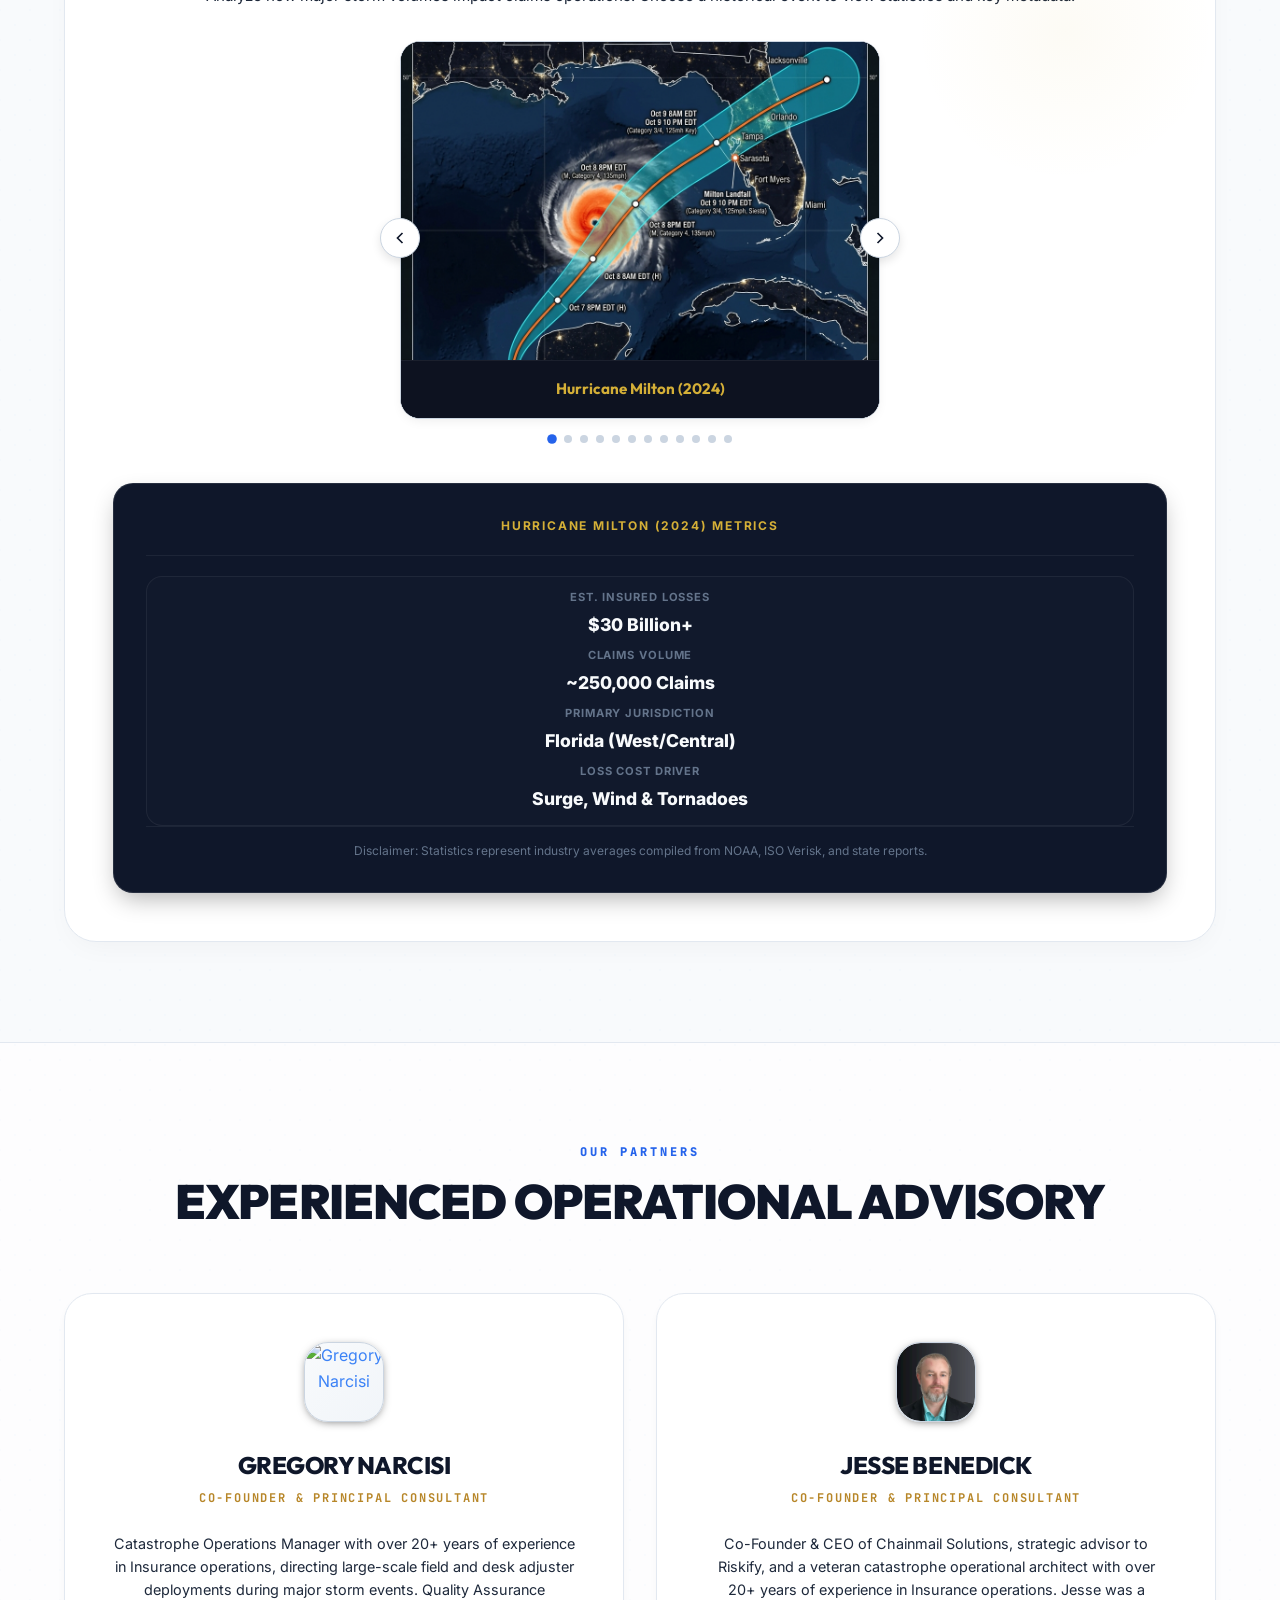
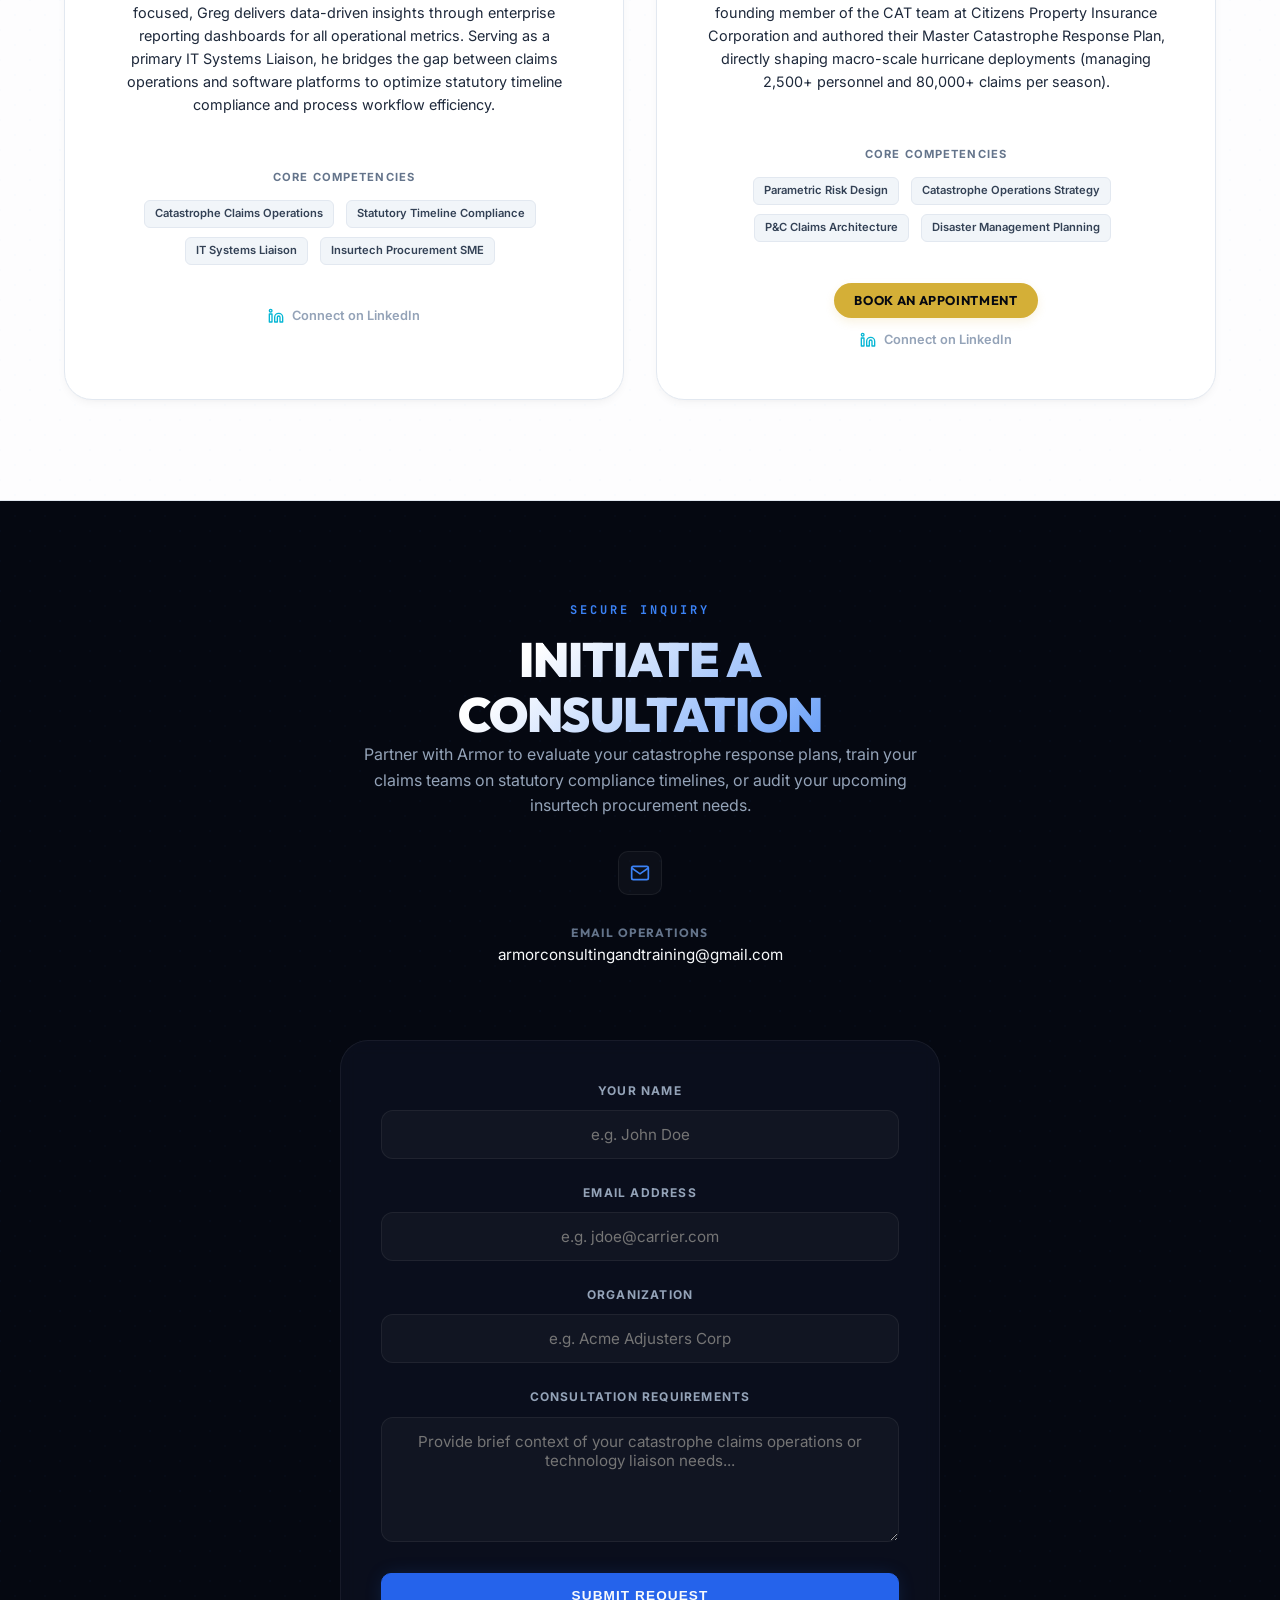
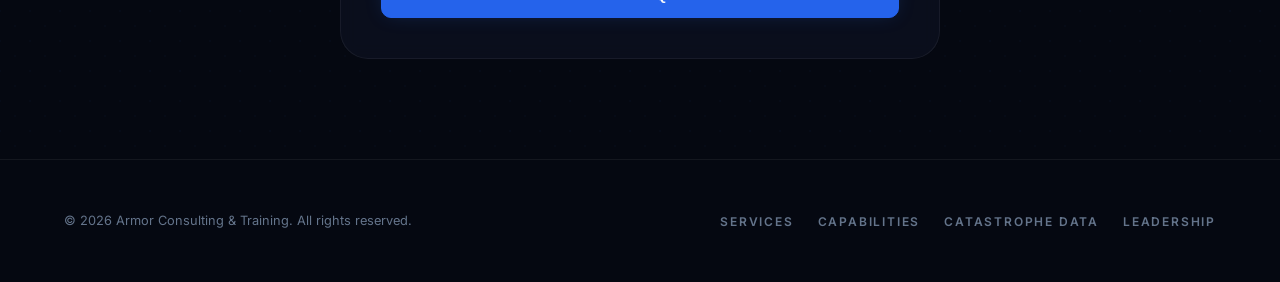
==== commit bf91f010: "feat: expand catastrophe storm tracker to include FL landfalls 2016-present" ====
--- a/index.html
+++ b/index.html
@@ -397,18 +397,48 @@
                         <div class="storm-carousel-container">
                             <div class="storm-carousel-track-wrapper">
                                 <div class="storm-carousel-track">
-                                    <div class="storm-carousel-slide active" data-storm="ian">
+                                    <div class="storm-carousel-slide active" data-storm="milton">
+                                        <div class="carousel-img-wrapper">
+                                            <img src="assets/hurricane_milton_track.png" alt="Hurricane Milton NWS Forecast Track" class="carousel-img">
+                                        </div>
+                                        <div class="carousel-slide-title">Hurricane Milton (2024)</div>
+                                    </div>
+                                    <div class="storm-carousel-slide" data-storm="helene">
+                                        <div class="carousel-img-wrapper">
+                                            <img src="assets/hurricane_helene_track.png" alt="Hurricane Helene NWS Forecast Track" class="carousel-img">
+                                        </div>
+                                        <div class="carousel-slide-title">Hurricane Helene (2024)</div>
+                                    </div>
+                                    <div class="storm-carousel-slide" data-storm="idalia">
+                                        <div class="carousel-img-wrapper">
+                                            <img src="assets/hurricane_idalia_track.png" alt="Hurricane Idalia NWS Forecast Track" class="carousel-img">
+                                        </div>
+                                        <div class="carousel-slide-title">Hurricane Idalia (2023)</div>
+                                    </div>
+                                    <div class="storm-carousel-slide" data-storm="ian">
                                         <div class="carousel-img-wrapper">
                                             <img src="assets/hurricane_ian_track.jpg" alt="Hurricane Ian NWS Forecast Track" class="carousel-img">
                                         </div>
                                         <div class="carousel-slide-title">Hurricane Ian (2022)</div>
                                     </div>
+                                    <div class="storm-carousel-slide" data-storm="nicole">
+                                        <div class="carousel-img-wrapper">
+                                            <img src="assets/hurricane_nicole_track.png" alt="Hurricane Nicole NWS Forecast Track" class="carousel-img">
+                                        </div>
+                                        <div class="carousel-slide-title">Hurricane Nicole (2022)</div>
+                                    </div>
                                     <div class="storm-carousel-slide" data-storm="ida">
                                         <div class="carousel-img-wrapper">
                                             <img src="assets/hurricane_ida_track.jpg" alt="Hurricane Ida NWS Forecast Track" class="carousel-img">
                                         </div>
                                         <div class="carousel-slide-title">Hurricane Ida (2021)</div>
                                     </div>
+                                    <div class="storm-carousel-slide" data-storm="michael">
+                                        <div class="carousel-img-wrapper">
+                                            <img src="assets/hurricane_michael_track.png" alt="Hurricane Michael NWS Forecast Track" class="carousel-img">
+                                        </div>
+                                        <div class="carousel-slide-title">Hurricane Michael (2018)</div>
+                                    </div>
                                     <div class="storm-carousel-slide" data-storm="harvey">
                                         <div class="carousel-img-wrapper">
                                             <img src="assets/hurricane_harvey_track.jpg" alt="Hurricane Harvey NWS Forecast Track" class="carousel-img">
@@ -420,6 +450,18 @@
                                             <img src="assets/hurricane_irma_track.jpg" alt="Hurricane Irma NWS Forecast Track" class="carousel-img">
                                         </div>
                                         <div class="carousel-slide-title">Hurricane Irma (2017)</div>
+                                    </div>
+                                    <div class="storm-carousel-slide" data-storm="matthew">
+                                        <div class="carousel-img-wrapper">
+                                            <img src="assets/hurricane_matthew_track.png" alt="Hurricane Matthew NWS Forecast Track" class="carousel-img">
+                                        </div>
+                                        <div class="carousel-slide-title">Hurricane Matthew (2016)</div>
+                                    </div>
+                                    <div class="storm-carousel-slide" data-storm="hermine">
+                                        <div class="carousel-img-wrapper">
+                                            <img src="assets/hurricane_hermine_track.png" alt="Hurricane Hermine NWS Forecast Track" class="carousel-img">
+                                        </div>
+                                        <div class="carousel-slide-title">Hurricane Hermine (2016)</div>
                                     </div>
                                     <div class="storm-carousel-slide" data-storm="sandy">
                                         <div class="carousel-img-wrapper">
@@ -449,6 +491,13 @@
                                 <span class="carousel-dot" data-slide-index="2"></span>
                                 <span class="carousel-dot" data-slide-index="3"></span>
                                 <span class="carousel-dot" data-slide-index="4"></span>
+                                <span class="carousel-dot" data-slide-index="5"></span>
+                                <span class="carousel-dot" data-slide-index="6"></span>
+                                <span class="carousel-dot" data-slide-index="7"></span>
+                                <span class="carousel-dot" data-slide-index="8"></span>
+                                <span class="carousel-dot" data-slide-index="9"></span>
+                                <span class="carousel-dot" data-slide-index="10"></span>
+                                <span class="carousel-dot" data-slide-index="11"></span>
                             </div>
                         </div>
                     </div>
@@ -456,26 +505,26 @@
                     <div class="calc-results">
                         <div>
                             <div class="results-header">
-                                <span class="results-title" id="results-panel-title">Hurricane Ian Metrics</span>
+                                <span class="results-title" id="results-panel-title">Hurricane Milton Metrics</span>
                             </div>
                             
                             <!-- Stat block -->
                             <div class="storm-stats-container" id="storm-stats-block">
                                 <div class="storm-stat-item">
                                     <span class="stat-label">Est. Insured Losses</span>
-                                    <span class="stat-val" id="stat-damage">$54 Billion+</span>
+                                    <span class="stat-val" id="stat-damage">$30 Billion+</span>
                                 </div>
                                 <div class="storm-stat-item">
                                     <span class="stat-label">Claims Volume</span>
-                                    <span class="stat-val" id="stat-claims">~700,000 Claims</span>
+                                    <span class="stat-val" id="stat-claims">~250,000 Claims</span>
                                 </div>
                                 <div class="storm-stat-item">
                                     <span class="stat-label">Primary Jurisdiction</span>
-                                    <span class="stat-val" id="stat-state">Florida (SB 2-D / 4-A)</span>
+                                    <span class="stat-val" id="stat-state">Florida (West/Central)</span>
                                 </div>
                                 <div class="storm-stat-item">
                                     <span class="stat-label">Loss Cost Driver</span>
-                                    <span class="stat-val" id="stat-driver">Wind & Storm Surge</span>
+                                    <span class="stat-val" id="stat-driver">Surge, Wind & Tornadoes</span>
                                 </div>
                             </div>
 
@@ -504,7 +553,7 @@
                         </div>
                         <h3>Gregory Narcisi</h3>
                         <span class="team-title">Co-Founder & Principal Consultant</span>
-                        <p>Catastrophe Operations Manager with over 20+ years of experience in Insurance operations, directing large-scale field and desk adjuster deployments during major storm events. Serving as a primary IT Systems Liaison, Greg bridges the gap between claims operations and software platforms to optimize statutory timeline compliance and process workflow efficiency.</p>
+                        <p>Catastrophe Operations Manager with over 20+ years of experience in Insurance operations, directing large-scale field and desk adjuster deployments during major storm events. Quality Assurance focused, Greg delivers data-driven insights through enterprise reporting dashboards for all operational metrics. Serving as a primary IT Systems Liaison, he bridges the gap between claims operations and software platforms to optimize statutory timeline compliance and process workflow efficiency.</p>
                         <div class="team-experience">
                             <span class="exp-title">Core Competencies</span>
                             <span class="exp-tag">Catastrophe Claims Operations</span>
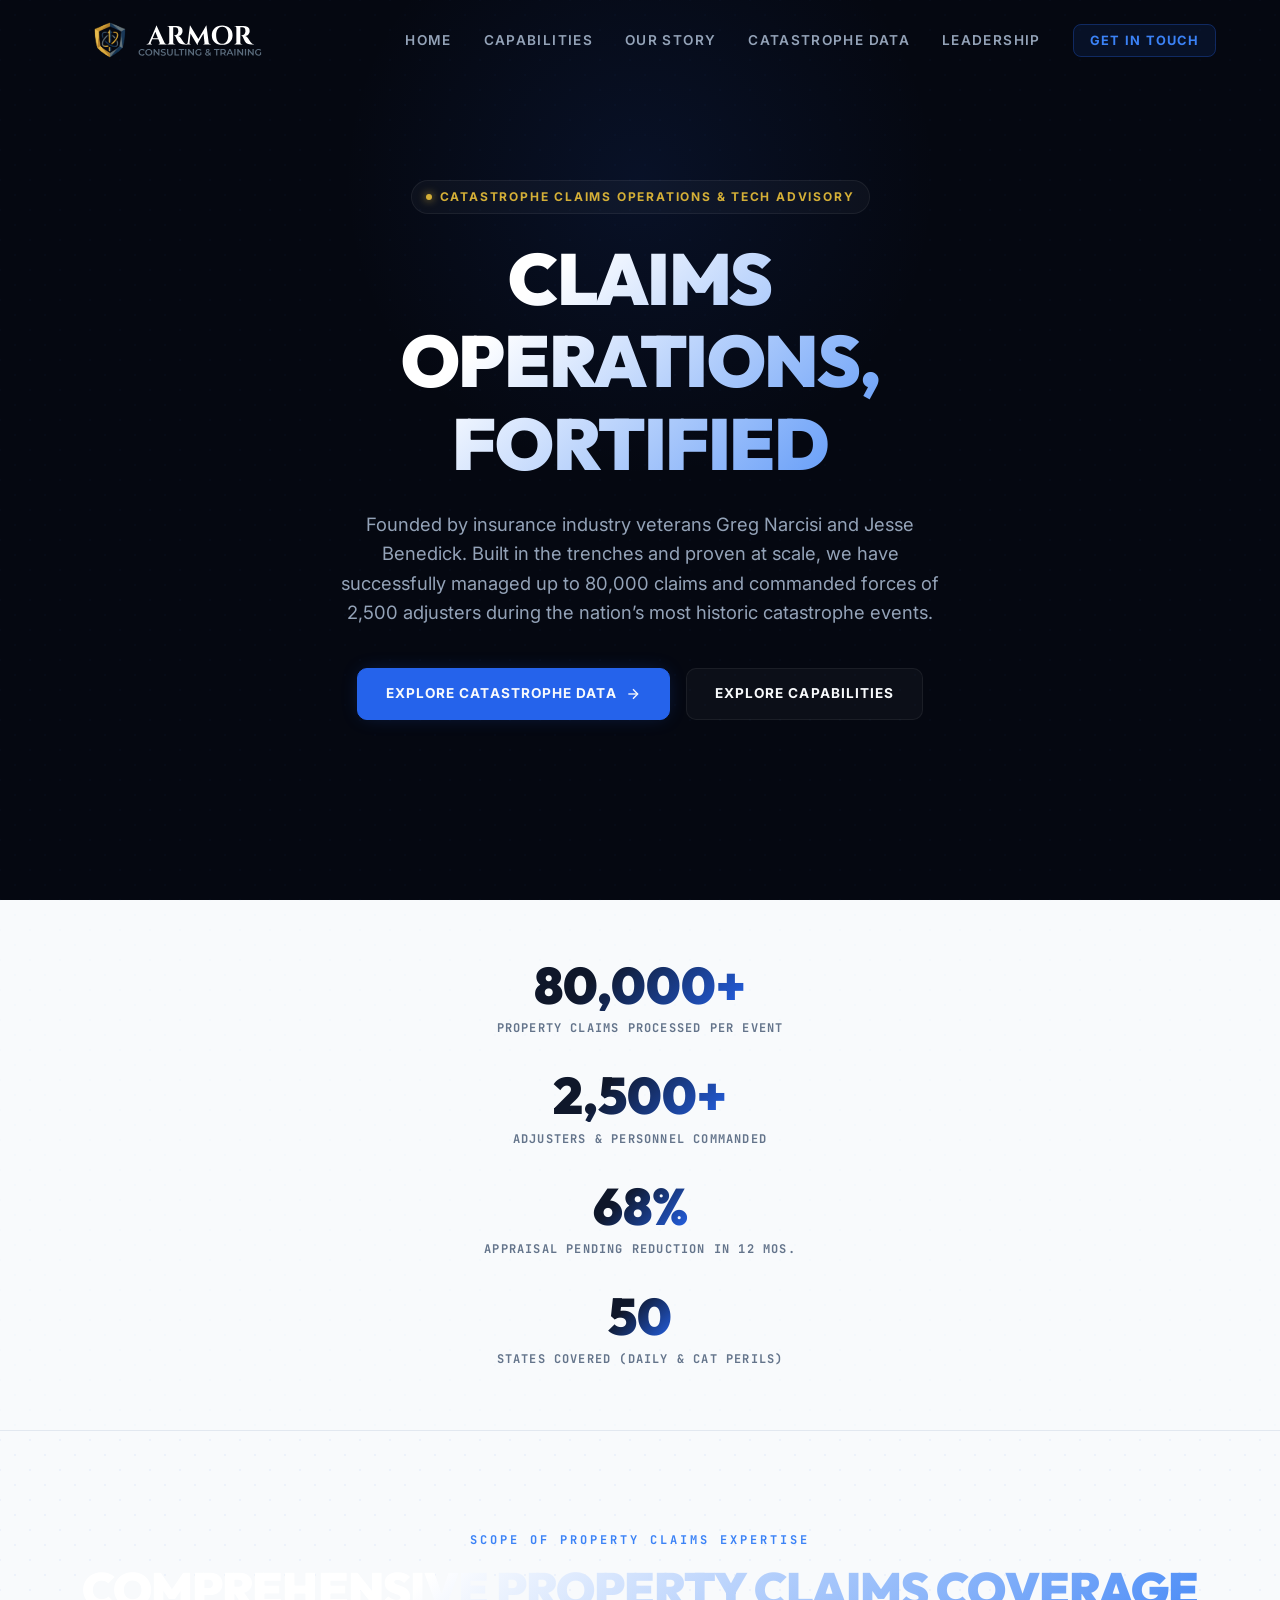
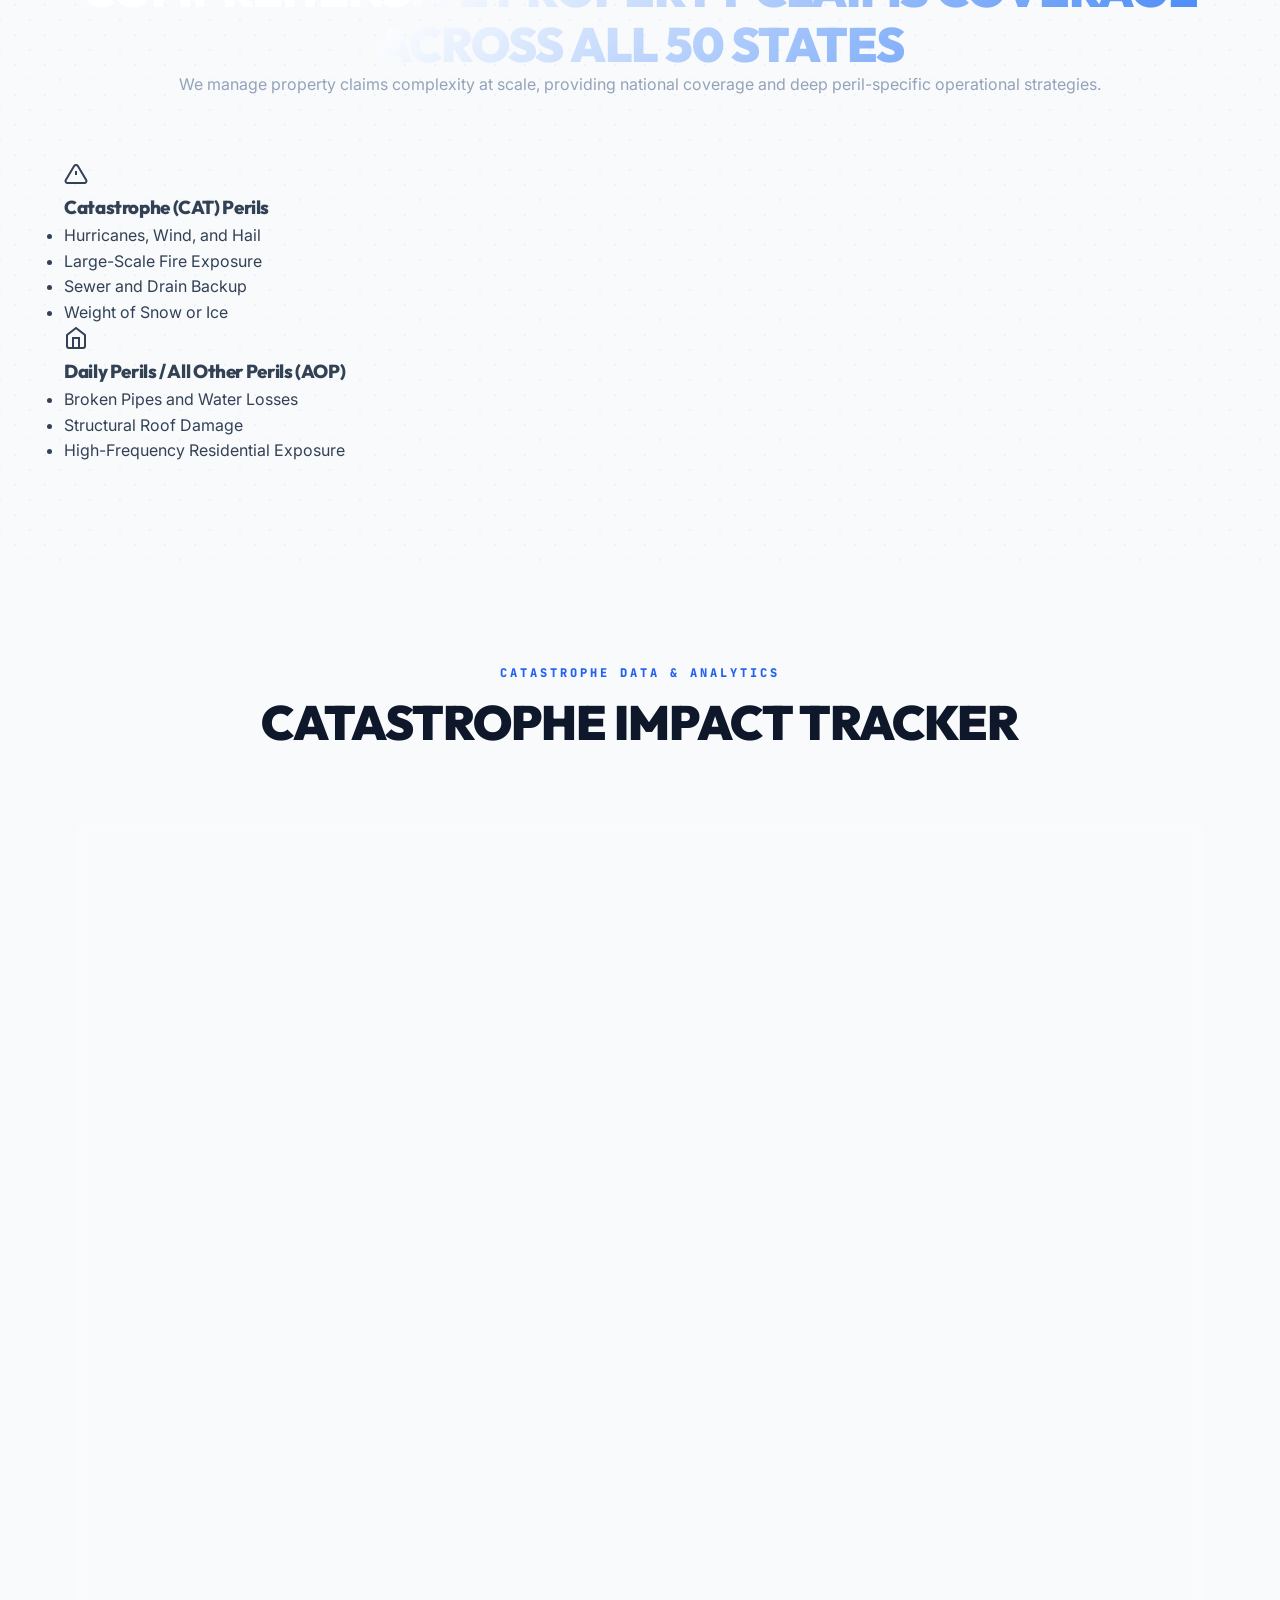
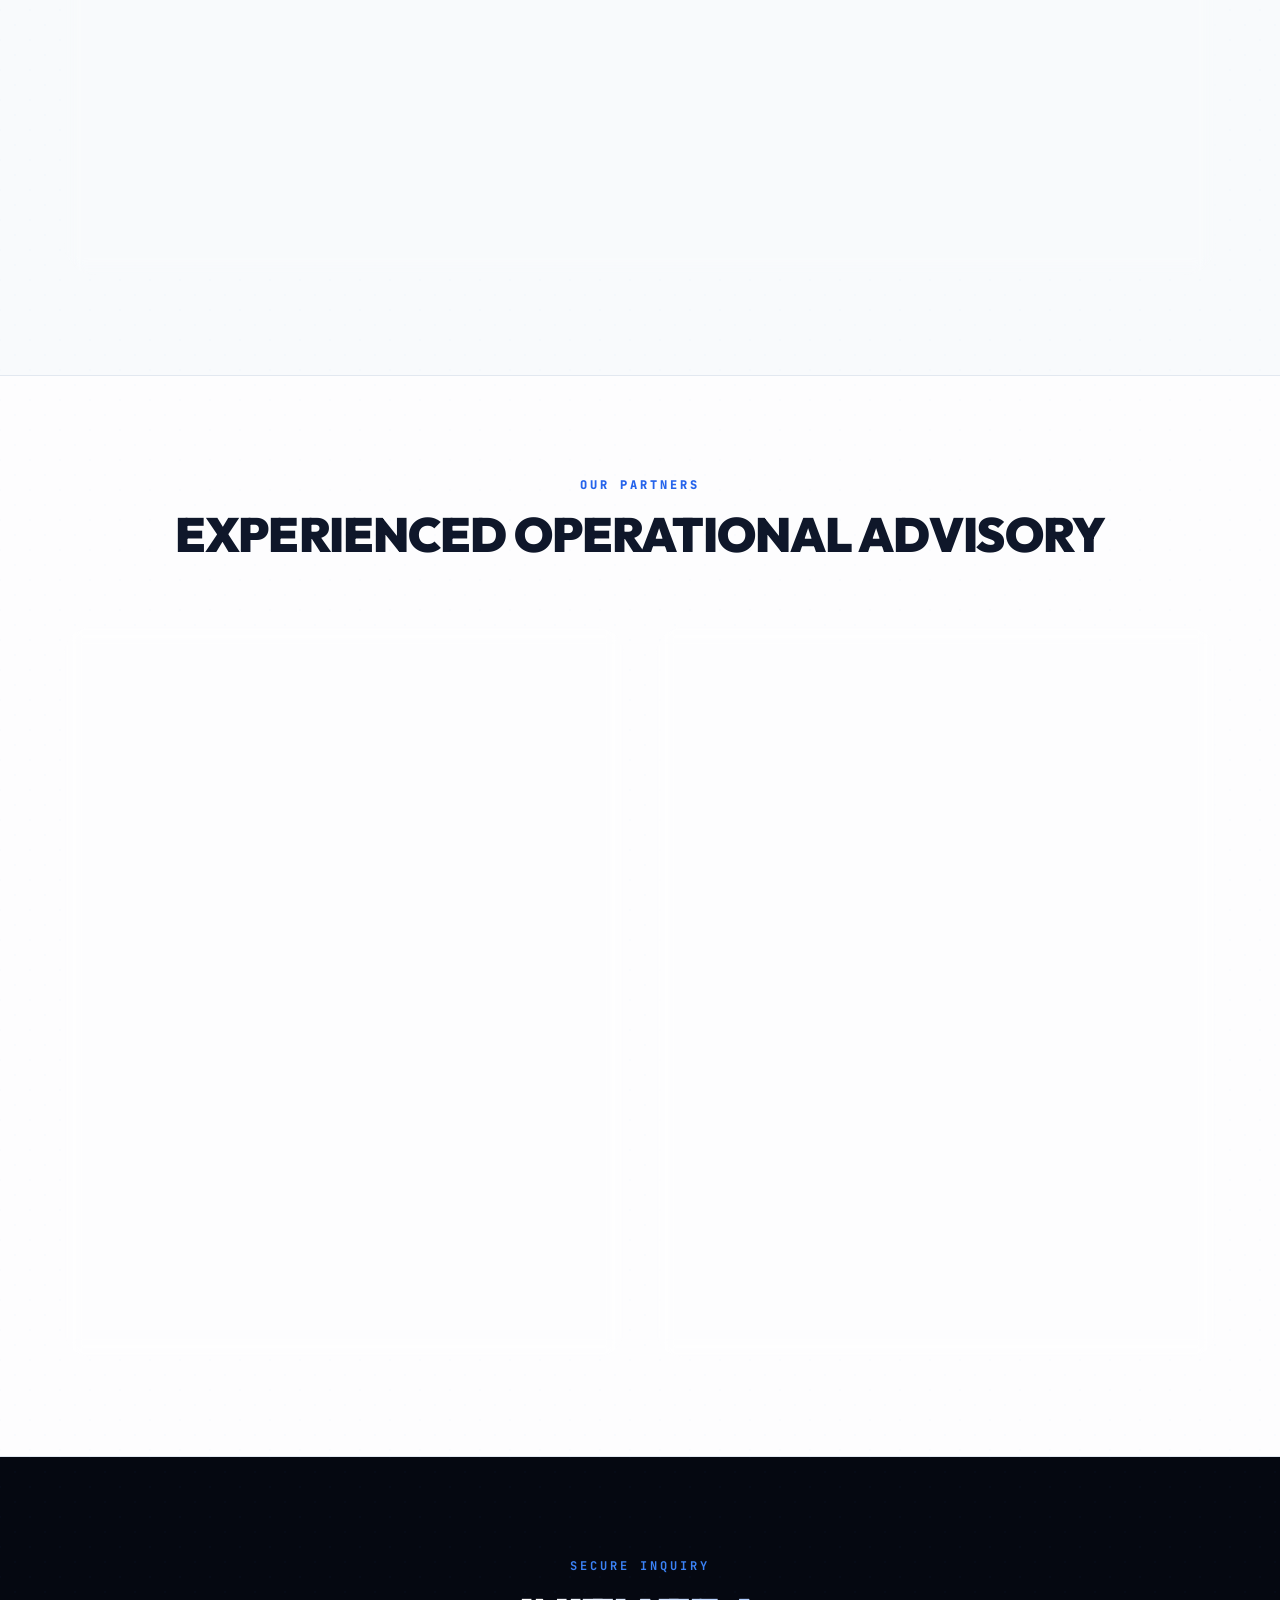
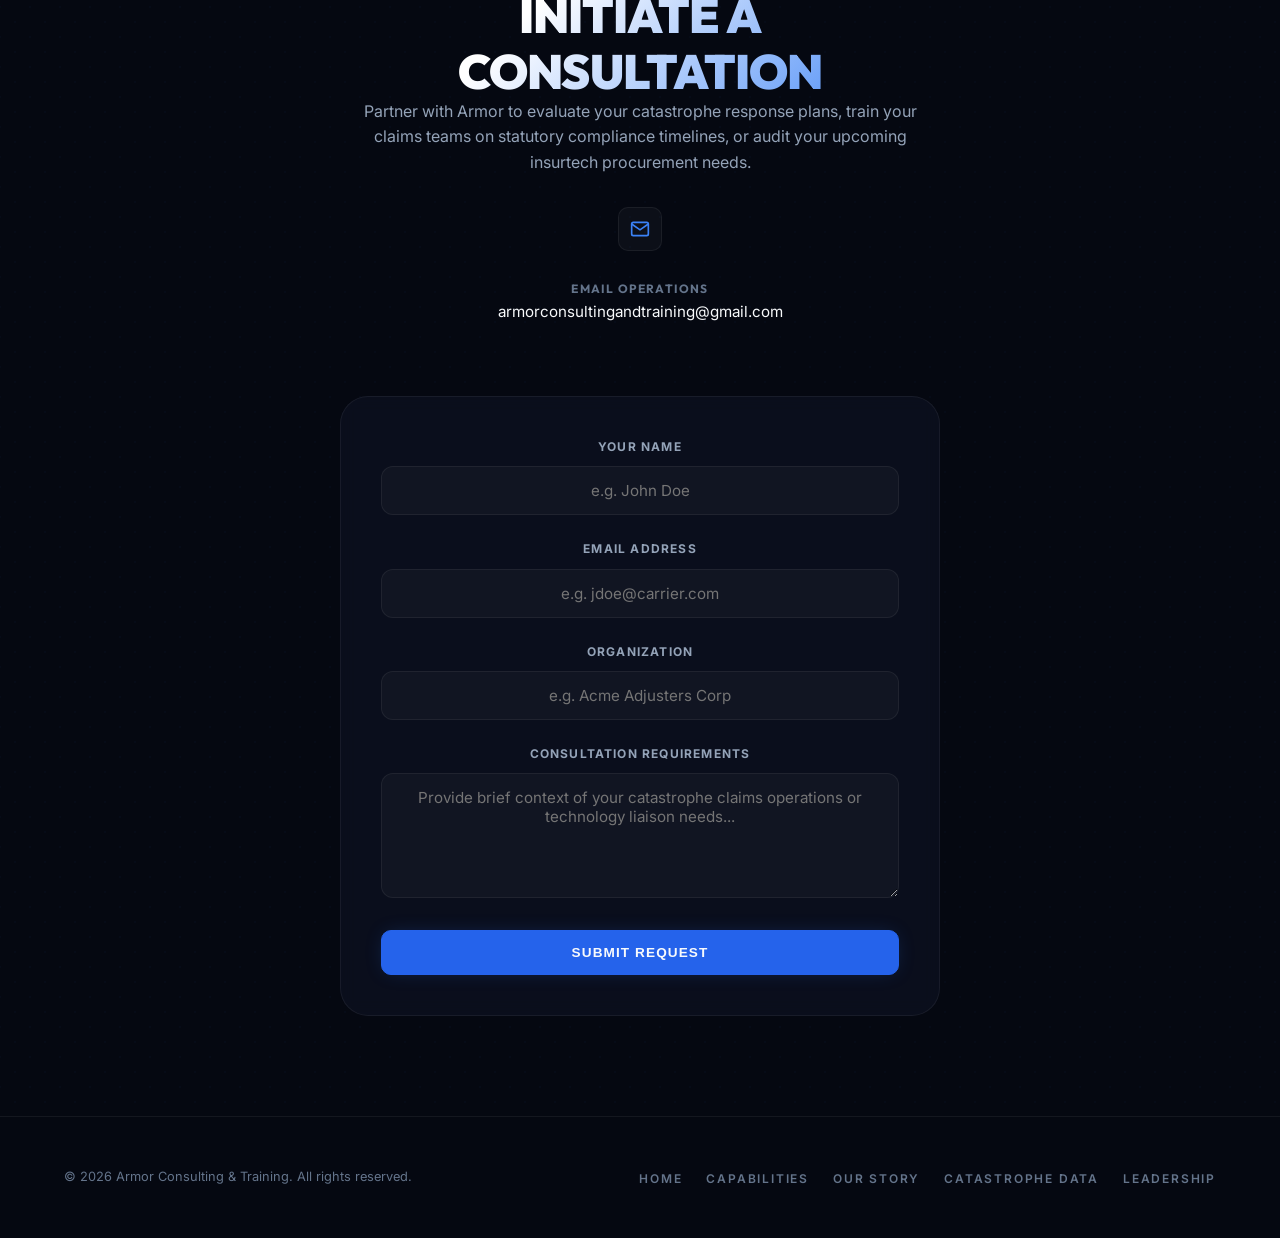
==== commit b16a69c3: "Restructure site into multi-page architecture with expanded Capabilities and Our Story portfolios" ====
--- a/index.html
+++ b/index.html
@@ -24,11 +24,12 @@
             </a>
             <nav>
                 <ul>
-                    <li><a href="#services">Services</a></li>
-                    <li><a href="#capabilities">Capabilities</a></li>
-                    <li><a href="#tracker">Catastrophe Data</a></li>
-                    <li><a href="#leadership">Leadership</a></li>
-                    <li><a href="#contact" class="btn-nav">Get in Touch</a></li>
+                    <li><a href="index.html">Home</a></li>
+                    <li><a href="capabilities.html">Capabilities</a></li>
+                    <li><a href="our-story.html">Our Story</a></li>
+                    <li><a href="index.html#tracker">Catastrophe Data</a></li>
+                    <li><a href="index.html#leadership">Leadership</a></li>
+                    <li><a href="index.html#contact" class="btn-nav">Get in Touch</a></li>
                 </ul>
             </nav>
         </div>
@@ -43,7 +44,7 @@
                     <span class="hero-tag-dot"></span> Catastrophe Claims Operations & Tech Advisory
                 </div>
                 <h1 class="text-gradient-cobalt">Claims Operations, Fortified</h1>
-                <p>We bridge the gap between high-capacity catastrophe field operations, strict statutory compliance timelines, and advanced insurtech systems. Armor provides premium consulting and training to streamline response pipelines and protect regulatory integrity.</p>
+                <p>Founded by insurance industry veterans Greg Narcisi and Jesse Benedick. Built in the trenches and proven at scale, we have successfully managed up to 80,000 claims and commanded forces of 2,500 adjusters during the nation’s most historic catastrophe events.</p>
                 <div class="hero-actions">
                     <a href="#tracker" class="btn btn-primary">
                         Explore Catastrophe Data
@@ -52,329 +53,73 @@
                             <polyline points="12 5 19 12 12 19"></polyline>
                         </svg>
                     </a>
-                    <a href="#services" class="btn btn-secondary">Explore Services</a>
-                </div>
-            </div>
-        </section>
-
-        <!-- ── SERVICES SECTION ── -->
-        <section id="services">
-            <div class="container">
-                <div class="section-header">
-                    <span class="section-subtitle">Core Capabilities</span>
-                    <h2 class="section-title text-gradient-cobalt">Professional Advisory Services</h2>
-                </div>
-                
-                <div class="services-showcase">
-                    <div class="services-tabs">
-                        <button type="button" class="service-tab-btn active" data-service="ops">
-                            <svg width="18" height="18" viewBox="0 0 24 24" fill="none" stroke="currentColor" stroke-width="2">
-                                <polygon points="3 6 9 3 15 6 21 3 21 18 15 21 9 18 3 21"></polygon>
-                                <line x1="9" y1="3" x2="9" y2="18"></line>
-                                <line x1="15" y1="6" x2="15" y2="21"></line>
-                            </svg>
-                            <span>Catastrophe Response</span>
-                        </button>
-                        <button type="button" class="service-tab-btn" data-service="compliance">
-                            <svg width="18" height="18" viewBox="0 0 24 24" fill="none" stroke="currentColor" stroke-width="2">
-                                <circle cx="12" cy="12" r="10"></circle>
-                                <polyline points="12 6 12 12 16 14"></polyline>
-                            </svg>
-                            <span>Statutory Compliance</span>
-                        </button>
-                        <button type="button" class="service-tab-btn" data-service="procurement">
-                            <svg width="18" height="18" viewBox="0 0 24 24" fill="none" stroke="currentColor" stroke-width="2">
-                                <rect x="2" y="3" width="20" height="14" rx="2" ry="2"></rect>
-                                <line x1="8" y1="21" x2="16" y2="21"></line>
-                                <line x1="12" y1="17" x2="12" y2="21"></line>
-                            </svg>
-                            <span>IT Procurement & Systems</span>
-                        </button>
-                    </div>
-
-                    <div class="services-content-panel">
-                        <!-- Service Content 1: Response -->
-                        <div class="service-content-slide active" id="service-ops">
-                            <div class="service-slide-detail">
-                                <div class="service-slide-icon">
-                                    <svg width="24" height="24" viewBox="0 0 24 24" fill="none" stroke="currentColor" stroke-width="2">
-                                        <polygon points="3 6 9 3 15 6 21 3 21 18 15 21 9 18 3 21"></polygon>
-                                        <line x1="9" y1="3" x2="9" y2="18"></line>
-                                        <line x1="15" y1="6" x2="15" y2="21"></line>
-                                    </svg>
-                                </div>
-                                <h3>Catastrophe Response & Operations</h3>
-                                <p>High-capacity operational modeling and deployment design. Directing claims teams through major wind, hail, and flood events while maintaining strict quality metrics.</p>
-                                <ul class="service-bullet-list">
-                                    <li>
-                                        <svg width="12" height="12" viewBox="0 0 24 24" fill="none" stroke="currentColor" stroke-width="3">
-                                            <polyline points="20 6 9 17 4 12"></polyline>
-                                        </svg>
-                                        Desk & Field Adjuster Capacity Modeling
-                                    </li>
-                                    <li>
-                                        <svg width="12" height="12" viewBox="0 0 24 24" fill="none" stroke="currentColor" stroke-width="3">
-                                            <polyline points="20 6 9 17 4 12"></polyline>
-                                        </svg>
-                                        Catastrophe Management Playbooks
-                                    </li>
-                                    <li>
-                                        <svg width="12" height="12" viewBox="0 0 24 24" fill="none" stroke="currentColor" stroke-width="3">
-                                            <polyline points="20 6 9 17 4 12"></polyline>
-                                        </svg>
-                                        Claim Cycle-Time Optimization
-                                    </li>
-                                </ul>
-                            </div>
-                        </div>
-
-                        <!-- Service Content 2: Compliance -->
-                        <div class="service-content-slide" id="service-compliance">
-                            <div class="service-slide-detail">
-                                <div class="service-slide-icon">
-                                    <svg width="24" height="24" viewBox="0 0 24 24" fill="none" stroke="currentColor" stroke-width="2">
-                                        <circle cx="12" cy="12" r="10"></circle>
-                                        <polyline points="12 6 12 12 16 14"></polyline>
-                                    </svg>
-                                </div>
-                                <h3>Statutory Timeline Compliance</h3>
-                                <p>Protecting claims workflows against costly timeline breaches. In-depth auditing of key operational metrics to satisfy regulatory authorities in strict jurisdictions.</p>
-                                <ul class="service-bullet-list">
-                                    <li>
-                                        <svg width="12" height="12" viewBox="0 0 24 24" fill="none" stroke="currentColor" stroke-width="3">
-                                            <polyline points="20 6 9 17 4 12"></polyline>
-                                        </svg>
-                                        Florida Senate Bill 2-D / SB 4-A Audits
-                                    </li>
-                                    <li>
-                                        <svg width="12" height="12" viewBox="0 0 24 24" fill="none" stroke="currentColor" stroke-width="3">
-                                            <polyline points="20 6 9 17 4 12"></polyline>
-                                        </svg>
-                                        New York Regulation 64 Alignment
-                                    </li>
-                                    <li>
-                                        <svg width="12" height="12" viewBox="0 0 24 24" fill="none" stroke="currentColor" stroke-width="3">
-                                            <polyline points="20 6 9 17 4 12"></polyline>
-                                        </svg>
-                                        Timeline & Compliance Training Programs
-                                    </li>
-                                </ul>
-                            </div>
-                        </div>
-
-                        <!-- Service Content 3: IT Liaison -->
-                        <div class="service-content-slide" id="service-procurement">
-                            <div class="service-slide-detail">
-                                <div class="service-slide-icon">
-                                    <svg width="24" height="24" viewBox="0 0 24 24" fill="none" stroke="currentColor" stroke-width="2">
-                                        <rect x="2" y="3" width="20" height="14" rx="2" ry="2"></rect>
-                                        <line x1="8" y1="21" x2="16" y2="21"></line>
-                                        <line x1="12" y1="17" x2="12" y2="21"></line>
-                                    </svg>
-                                </div>
-                                <h3>Insurtech Procurement & IT Liaison</h3>
-                                <p>Serving as the bridge between software developers and field operations. We provide expert advice on scoping, configuring, and deploying core estimating tools.</p>
-                                <ul class="service-bullet-list">
-                                    <li>
-                                        <svg width="12" height="12" viewBox="0 0 24 24" fill="none" stroke="currentColor" stroke-width="3">
-                                            <polyline points="20 6 9 17 4 12"></polyline>
-                                        </svg>
-                                        Claims Management Software Evaluation
-                                    </li>
-                                    <li>
-                                        <svg width="12" height="12" viewBox="0 0 24 24" fill="none" stroke="currentColor" stroke-width="3">
-                                            <polyline points="20 6 9 17 4 12"></polyline>
-                                        </svg>
-                                        GIS & Weather API Integration Advisory
-                                    </li>
-                                    <li>
-                                        <svg width="12" height="12" viewBox="0 0 24 24" fill="none" stroke="currentColor" stroke-width="3">
-                                            <polyline points="20 6 9 17 4 12"></polyline>
-                                        </svg>
-                                        Software SME Systems Liaison Support
-                                    </li>
-                                </ul>
-                            </div>
-                        </div>
-                    </div>
-                </div>
-            </div>
-        </section>
-
-        <!-- ── METRICS BANNER (Reagan-inspired) ── -->
+                    <a href="capabilities.html" class="btn btn-secondary">Explore Capabilities</a>
+                </div>
+            </div>
+        </section>
+
+        <!-- ── SECTION B: BY THE NUMBERS ── -->
         <section class="metrics-section">
             <div class="container metrics-grid">
                 <div class="metric-item">
+                    <span class="metric-number">80,000+</span>
+                    <span class="metric-label">Property Claims Processed Per Event</span>
+                </div>
+                <div class="metric-item">
                     <span class="metric-number">2,500+</span>
-                    <span class="metric-label">Personnel Coordinated / Storm Season</span>
+                    <span class="metric-label">Adjusters & Personnel Commanded</span>
                 </div>
                 <div class="metric-item">
-                    <span class="metric-number">80,000+</span>
-                    <span class="metric-label">Claims Managed / Season</span>
+                    <span class="metric-number">68%</span>
+                    <span class="metric-label">Appraisal Pending Reduction in 12 Mos.</span>
                 </div>
                 <div class="metric-item">
-                    <span class="metric-number">25+ Yrs</span>
-                    <span class="metric-label">CAT Operations Leadership</span>
-                </div>
-                <div class="metric-item">
-                    <span class="metric-number">SB 2-D</span>
-                    <span class="metric-label">Statutory Compliance Audits</span>
-                </div>
-            </div>
-        </section>
-
-        <!-- ── ENTERPRISE CAPABILITIES ── -->
-        <section id="capabilities">
+                    <span class="metric-number">50</span>
+                    <span class="metric-label">States Covered (Daily & CAT Perils)</span>
+                </div>
+            </div>
+        </section>
+
+        <!-- ── SECTION C: SCOPE OF PROPERTY CLAIMS EXPERTISE ── -->
+        <section id="expertise" class="expertise-section">
             <div class="container">
                 <div class="section-header">
-                    <span class="section-subtitle">Operational Execution</span>
-                    <h2 class="section-title text-gradient-cobalt">Enterprise Claims Delivery</h2>
+                    <span class="section-subtitle">Scope of Property Claims Expertise</span>
+                    <h2 class="section-title text-gradient-cobalt">Comprehensive Property Claims Coverage Across All 50 States</h2>
+                    <p class="section-desc">We manage property claims complexity at scale, providing national coverage and deep peril-specific operational strategies.</p>
                 </div>
                 
-                <div class="capabilities-showcase">
-                    <div class="capabilities-nav">
-                        <button type="button" class="capability-tab-btn active" data-capability="workflow">
-                            <div class="tab-btn-icon">
-                                <svg width="20" height="20" viewBox="0 0 24 24" fill="none" stroke="currentColor" stroke-width="2">
-                                    <polyline points="22 12 18 12 15 21 9 3 6 12 2 12"></polyline>
-                                </svg>
-                            </div>
-                            <div class="tab-btn-content">
-                                <h4>Workflow Optimization</h4>
-                                <span class="tab-btn-desc">Response pipeline mapping</span>
-                            </div>
-                        </button>
-                        <button type="button" class="capability-tab-btn" data-capability="onboarding">
-                            <div class="tab-btn-icon">
-                                <svg width="20" height="20" viewBox="0 0 24 24" fill="none" stroke="currentColor" stroke-width="2">
-                                    <path d="M17 21v-2a4 4 0 0 0-4-4H5a4 4 0 0 0-4 4v2"></path>
-                                    <circle cx="9" cy="7" r="4"></circle>
-                                    <path d="M23 21v-2a4 4 0 0 0-3-3.87"></path>
-                                    <path d="M16 3.13a4 4 0 0 1 0 7.75"></path>
-                                </svg>
-                            </div>
-                            <div class="tab-btn-content">
-                                <h4>Large-Scale Onboarding</h4>
-                                <span class="tab-btn-desc">Rapid capacity scaling</span>
-                            </div>
-                        </button>
-                        <button type="button" class="capability-tab-btn" data-capability="coordination">
-                            <div class="tab-btn-icon">
-                                <svg width="20" height="20" viewBox="0 0 24 24" fill="none" stroke="currentColor" stroke-width="2">
-                                    <path d="M12 2a8 8 0 0 0-8 8c0 5.25 8 12 8 12s8-6.75 8-12a8 8 0 0 0-8-8z"></path>
-                                    <circle cx="12" cy="10" r="3"></circle>
-                                </svg>
-                            </div>
-                            <div class="tab-btn-content">
-                                <h4>Multi-Event Coordination</h4>
-                                <span class="tab-btn-desc">Geographic storm redundancy</span>
-                            </div>
-                        </button>
-                        <button type="button" class="capability-tab-btn" data-capability="analytics">
-                            <div class="tab-btn-icon">
-                                <svg width="20" height="20" viewBox="0 0 24 24" fill="none" stroke="currentColor" stroke-width="2">
-                                    <line x1="18" y1="20" x2="18" y2="10"></line>
-                                    <line x1="12" y1="20" x2="12" y2="4"></line>
-                                    <line x1="6" y1="20" x2="6" y2="14"></line>
-                                </svg>
-                            </div>
-                            <div class="tab-btn-content">
-                                <h4>Timeline & Metric Analytics</h4>
-                                <span class="tab-btn-desc">Regulatory compliance audit trail</span>
-                            </div>
-                        </button>
-                    </div>
-
-                    <div class="capabilities-content-panel">
-                        <!-- Content 1: Workflow -->
-                        <div class="capability-content-slide active" id="cap-workflow">
-                            <div class="capability-slide-icon">
-                                <svg width="32" height="32" viewBox="0 0 24 24" fill="none" stroke="currentColor" stroke-width="2">
-                                    <polyline points="22 12 18 12 15 21 9 3 6 12 2 12"></polyline>
-                                </svg>
-                            </div>
-                            <h3>Workflow Optimization</h3>
-                            <p>We streamline operational response pipelines by mapping, testing, and automating critical touchpoints. From initial claim intake to field estimation, desk examination, and final payout, our optimized processes eliminate delays, protect file quality, and prevent statutory cycle-time violations.</p>
-                            <div class="capability-slide-bullets">
-                                <div class="bullet-item">
-                                    <span class="bullet-icon">✓</span>
-                                    <span>Response pipeline mapping & automation</span>
-                                </div>
-                                <div class="bullet-item">
-                                    <span class="bullet-icon">✓</span>
-                                    <span>Cycle-time violation prevention loops</span>
-                                </div>
-                            </div>
-                        </div>
-
-                        <!-- Content 2: Onboarding -->
-                        <div class="capability-content-slide" id="cap-onboarding">
-                            <div class="capability-slide-icon">
-                                <svg width="32" height="32" viewBox="0 0 24 24" fill="none" stroke="currentColor" stroke-width="2">
-                                    <path d="M17 21v-2a4 4 0 0 0-4-4H5a4 4 0 0 0-4 4v2"></path>
-                                    <circle cx="9" cy="7" r="4"></circle>
-                                    <path d="M23 21v-2a4 4 0 0 0-3-3.87"></path>
-                                    <path d="M16 3.13a4 4 0 0 1 0 7.75"></path>
-                                </svg>
-                            </div>
-                            <h3>Large-Scale Onboarding</h3>
-                            <p>Rapid capacity scaling requires disciplined execution. We design and deliver fast-track training programs that onboard hundreds of field and desk adjusters in under 48 hours. Our curriculum guarantees alignment with strict statutory standards, carrier guidelines, and modern estimating tools.</p>
-                            <div class="capability-slide-bullets">
-                                <div class="bullet-item">
-                                    <span class="bullet-icon">✓</span>
-                                    <span>Onboard 100+ adjusters in under 48 hours</span>
-                                </div>
-                                <div class="bullet-item">
-                                    <span class="bullet-icon">✓</span>
-                                    <span>Curriculum aligned to state statutory standards</span>
-                                </div>
-                            </div>
-                        </div>
-
-                        <!-- Content 3: Coordination -->
-                        <div class="capability-content-slide" id="cap-coordination">
-                            <div class="capability-slide-icon">
-                                <svg width="32" height="32" viewBox="0 0 24 24" fill="none" stroke="currentColor" stroke-width="2">
-                                    <path d="M12 2a8 8 0 0 0-8 8c0 5.25 8 12 8 12s8-6.75 8-12a8 8 0 0 0-8-8z"></path>
-                                    <circle cx="12" cy="10" r="3"></circle>
-                                </svg>
-                            </div>
-                            <h3>Multi-Event Coordination</h3>
-                            <p>Orchestrating simultaneous operations across multiple physical offices and geographic storm regions. Our operational playbooks ensure seamless resource allocation, communications redundancy, and management coverage whether responding to local convective events or overlapping major hurricanes.</p>
-                            <div class="capability-slide-bullets">
-                                <div class="bullet-item">
-                                    <span class="bullet-icon">✓</span>
-                                    <span>Simultaneous multi-office operations</span>
-                                </div>
-                                <div class="bullet-item">
-                                    <span class="bullet-icon">✓</span>
-                                    <span>Redundant communication playbooks</span>
-                                </div>
-                            </div>
-                        </div>
-
-                        <!-- Content 4: Analytics -->
-                        <div class="capability-content-slide" id="cap-analytics">
-                            <div class="capability-slide-icon">
-                                <svg width="32" height="32" viewBox="0 0 24 24" fill="none" stroke="currentColor" stroke-width="2">
-                                    <line x1="18" y1="20" x2="18" y2="10"></line>
-                                    <line x1="12" y1="20" x2="12" y2="4"></line>
-                                    <line x1="6" y1="20" x2="6" y2="14"></line>
-                                </svg>
-                            </div>
-                            <h3>Timeline & Metric Analytics</h3>
-                            <p>Complete data visibility for management and regulatory authorities. We provide detailed reporting systems tracking crucial KPIs—including inspection rates, cycle times, response timelines, and financial exposure—delivering daily compliance validation updates and deep audit trails.</p>
-                            <div class="capability-slide-bullets">
-                                <div class="bullet-item">
-                                    <span class="bullet-icon">✓</span>
-                                    <span>Granular KPI dashboard integration</span>
-                                </div>
-                                <div class="bullet-item">
-                                    <span class="bullet-icon">✓</span>
-                                    <span>Daily compliance audit trail logs</span>
-                                </div>
-                            </div>
-                        </div>
+                <div class="expertise-grid">
+                    <div class="expertise-card">
+                        <div class="expertise-card-icon">
+                            <svg width="24" height="24" viewBox="0 0 24 24" fill="none" stroke="currentColor" stroke-width="2">
+                                <path d="M10.29 3.86L1.82 18a2 2 0 0 0 1.71 3h16.94a2 2 0 0 0 1.71-3L13.71 3.86a2 2 0 0 0-3.42 0z"></path>
+                                <line x1="12" y1="9" x2="12" y2="13"></line>
+                                <line x1="12" y1="17" x2="12.01" y2="17"></line>
+                            </svg>
+                        </div>
+                        <h3>Catastrophe (CAT) Perils</h3>
+                        <ul class="expertise-list">
+                            <li>Hurricanes, Wind, and Hail</li>
+                            <li>Large-Scale Fire Exposure</li>
+                            <li>Sewer and Drain Backup</li>
+                            <li>Weight of Snow or Ice</li>
+                        </ul>
+                    </div>
+                    
+                    <div class="expertise-card">
+                        <div class="expertise-card-icon">
+                            <svg width="24" height="24" viewBox="0 0 24 24" fill="none" stroke="currentColor" stroke-width="2">
+                                <path d="M3 9l9-7 9 7v11a2 2 0 0 1-2 2H5a2 2 0 0 1-2-2z"></path>
+                                <polyline points="9 22 9 12 15 12 15 22"></polyline>
+                            </svg>
+                        </div>
+                        <h3>Daily Perils / All Other Perils (AOP)</h3>
+                        <ul class="expertise-list">
+                            <li>Broken Pipes and Water Losses</li>
+                            <li>Structural Roof Damage</li>
+                            <li>High-Frequency Residential Exposure</li>
+                        </ul>
                     </div>
                 </div>
             </div>
@@ -553,7 +298,7 @@
                         </div>
                         <h3>Gregory Narcisi</h3>
                         <span class="team-title">Co-Founder & Principal Consultant</span>
-                        <p>Catastrophe Operations Manager with over 20+ years of experience in Insurance operations, directing large-scale field and desk adjuster deployments during major storm events. Quality Assurance focused, Greg delivers data-driven insights through enterprise reporting dashboards for all operational metrics. Serving as a primary IT Systems Liaison, he bridges the gap between claims operations and software platforms to optimize statutory timeline compliance and process workflow efficiency.</p>
+                        <p>Greg builds the technical and operational backbone required to make high-volume claims pipelines survive severe stress. Drawing from deep roots on the front lines at Pilot Catastrophe Services and enterprise tech integration, Greg transforms chaotic data into executive business intelligence. He engineers system architectures, configures clean CAT code pipelines, audits extensive LAE fee bills, and designs customized workflows that slash file cycle times.</p>
                         <div class="team-experience">
                             <span class="exp-title">Core Competencies</span>
                             <span class="exp-tag">Catastrophe Claims Operations</span>
@@ -586,7 +331,7 @@
                                     <rect x="2" y="9" width="4" height="12"></rect>
                                     <circle cx="4" cy="4" r="2"></circle>
                                 </svg>
-                                <span>Connect on LinkedIn</span>
+                                <span>👉 Connect with Greg on LinkedIn</span>
                             </a>
                         </div>
                     </div>
@@ -598,7 +343,7 @@
                         </div>
                         <h3>Jesse Benedick</h3>
                         <span class="team-title">Co-Founder &amp; Principal Consultant</span>
-                        <p>Co-Founder &amp; CEO of Chainmail Solutions, strategic advisor to Riskify, and a veteran catastrophe operational architect with over 20+ years of experience in Insurance operations. Jesse was a founding member of the CAT team at Citizens Property Insurance Corporation and authored their Master Catastrophe Response Plan, directly shaping macro-scale hurricane deployments (managing 2,500+ personnel and 80,000+ claims per season).</p>
+                        <p>Jesse brings a powerhouse combination of multi-tiered catastrophe command, enterprise-wide innovation, and Carrier-level leadership. Throughout his career, he has successfully directed complex field footprints, pioneered advanced claims technologies, and managed high-visibility escalations for carriers like Citizens Property Insurance Corp. and State Farm. His leadership focuses on scaling human capital, bridging regulatory gaps, and ensuring tactical readiness before a crisis occurs.</p>
                         <div class="team-experience">
                             <span class="exp-title">Core Competencies</span>
                             <span class="exp-tag">Parametric Risk Design</span>
@@ -617,7 +362,7 @@
                                     <rect x="2" y="9" width="4" height="12"></rect>
                                     <circle cx="4" cy="4" r="2"></circle>
                                 </svg>
-                                <span>Connect on LinkedIn</span>
+                                <span>👉 Connect with Jesse on LinkedIn</span>
                             </a>
                         </div>
                     </div>
@@ -688,10 +433,11 @@
                 &copy; 2026 Armor Consulting & Training. All rights reserved.
             </div>
             <ul class="footer-links">
-                <li><a href="#services">Services</a></li>
-                <li><a href="#capabilities">Capabilities</a></li>
-                <li><a href="#tracker">Catastrophe Data</a></li>
-                <li><a href="#leadership">Leadership</a></li>
+                <li><a href="index.html">Home</a></li>
+                <li><a href="capabilities.html">Capabilities</a></li>
+                <li><a href="our-story.html">Our Story</a></li>
+                <li><a href="index.html#tracker">Catastrophe Data</a></li>
+                <li><a href="index.html#leadership">Leadership</a></li>
             </ul>
         </div>
     </footer>
--- a/style.css
+++ b/style.css
@@ -1804,3 +1804,158 @@
   box-shadow: 0 6px 14px rgba(212, 175, 55, 0.35) !important;
   color: #050811 !important;
 }
+
+/* ── TIMELINE & PORTFOLIO STYLING (OUR STORY) ── */
+.story-section {
+  padding: 80px 0;
+}
+
+.timeline-container {
+  position: relative;
+  max-width: 900px;
+  margin: 40px auto 0 auto;
+  padding-left: 40px;
+  border-left: 2px solid var(--panel-border);
+}
+
+.timeline-item {
+  position: relative;
+  margin-bottom: 48px;
+}
+
+.timeline-item:last-child {
+  margin-bottom: 0;
+}
+
+.timeline-dot {
+  position: absolute;
+  left: -51px;
+  top: 8px;
+  width: 20px;
+  height: 20px;
+  border-radius: 50%;
+  background: var(--accent-cobalt);
+  border: 4px solid #f8fafc; /* Matches body bg */
+  box-shadow: 0 0 10px rgba(37, 99, 235, 0.3);
+  transition: var(--transition-smooth);
+}
+
+.timeline-item:hover .timeline-dot {
+  background: var(--accent-gold);
+  box-shadow: 0 0 12px var(--accent-gold-glow);
+}
+
+.timeline-content {
+  background: #ffffff;
+  border: 1px solid #e2e8f0;
+  border-radius: 20px;
+  padding: 28px 32px;
+  box-shadow: 0 4px 10px -2px rgba(0, 0, 0, 0.05);
+  transition: var(--transition-smooth);
+}
+
+.timeline-content:hover {
+  border-color: rgba(37, 99, 235, 0.3);
+  transform: translateY(-2px);
+  box-shadow: 0 10px 25px -10px rgba(37, 99, 235, 0.1);
+}
+
+.timeline-date {
+  font-family: var(--font-mono);
+  font-size: 0.75rem;
+  font-weight: 700;
+  color: var(--accent-cobalt);
+  text-transform: uppercase;
+  letter-spacing: 0.1em;
+  margin-bottom: 8px;
+  display: block;
+}
+
+.timeline-title {
+  font-size: 1.3rem;
+  font-weight: 900;
+  color: #0f172a;
+  margin-bottom: 12px;
+  text-transform: uppercase;
+}
+
+.timeline-body {
+  color: #1e293b !important;
+  font-size: 0.95rem;
+  line-height: 1.6;
+}
+
+/* Awards Grid */
+.awards-section {
+  background-color: rgba(255, 255, 255, 0.65) !important;
+  border-top: 1px solid #e2e8f0;
+  border-bottom: 1px solid #e2e8f0;
+  padding: 80px 0;
+}
+
+.awards-grid {
+  display: grid;
+  grid-template-columns: repeat(auto-fit, minmax(240px, 1fr));
+  gap: 24px;
+  margin-top: 40px;
+}
+
+.award-card {
+  background: #ffffff;
+  border: 1px solid #e2e8f0;
+  border-radius: 20px;
+  padding: 32px;
+  text-align: center;
+  transition: var(--transition-smooth);
+  box-shadow: 0 4px 6px -1px rgba(0, 0, 0, 0.03);
+}
+
+.award-card:hover {
+  border-color: var(--accent-gold);
+  transform: translateY(-3px);
+  box-shadow: 0 10px 25px -10px rgba(212, 175, 55, 0.25);
+}
+
+.award-icon {
+  width: 52px;
+  height: 52px;
+  border-radius: 50%;
+  background: rgba(212, 175, 55, 0.1);
+  color: var(--accent-gold);
+  display: flex;
+  align-items: center;
+  justify-content: center;
+  margin: 0 auto 20px auto;
+  font-size: 1.3rem;
+}
+
+.award-card h3 {
+  font-size: 1.05rem;
+  font-weight: 800;
+  color: #0f172a;
+  margin-bottom: 8px;
+  text-transform: uppercase;
+}
+
+.award-card p {
+  font-size: 0.85rem;
+  color: #475569 !important;
+  line-height: 1.5;
+}
+
+@media (max-width: 576px) {
+  .timeline-container {
+    padding-left: 24px;
+  }
+  .timeline-dot {
+    left: -33px;
+    width: 16px;
+    height: 16px;
+    top: 10px;
+    border-width: 3px;
+  }
+  .timeline-content {
+    padding: 20px;
+  }
+}
+
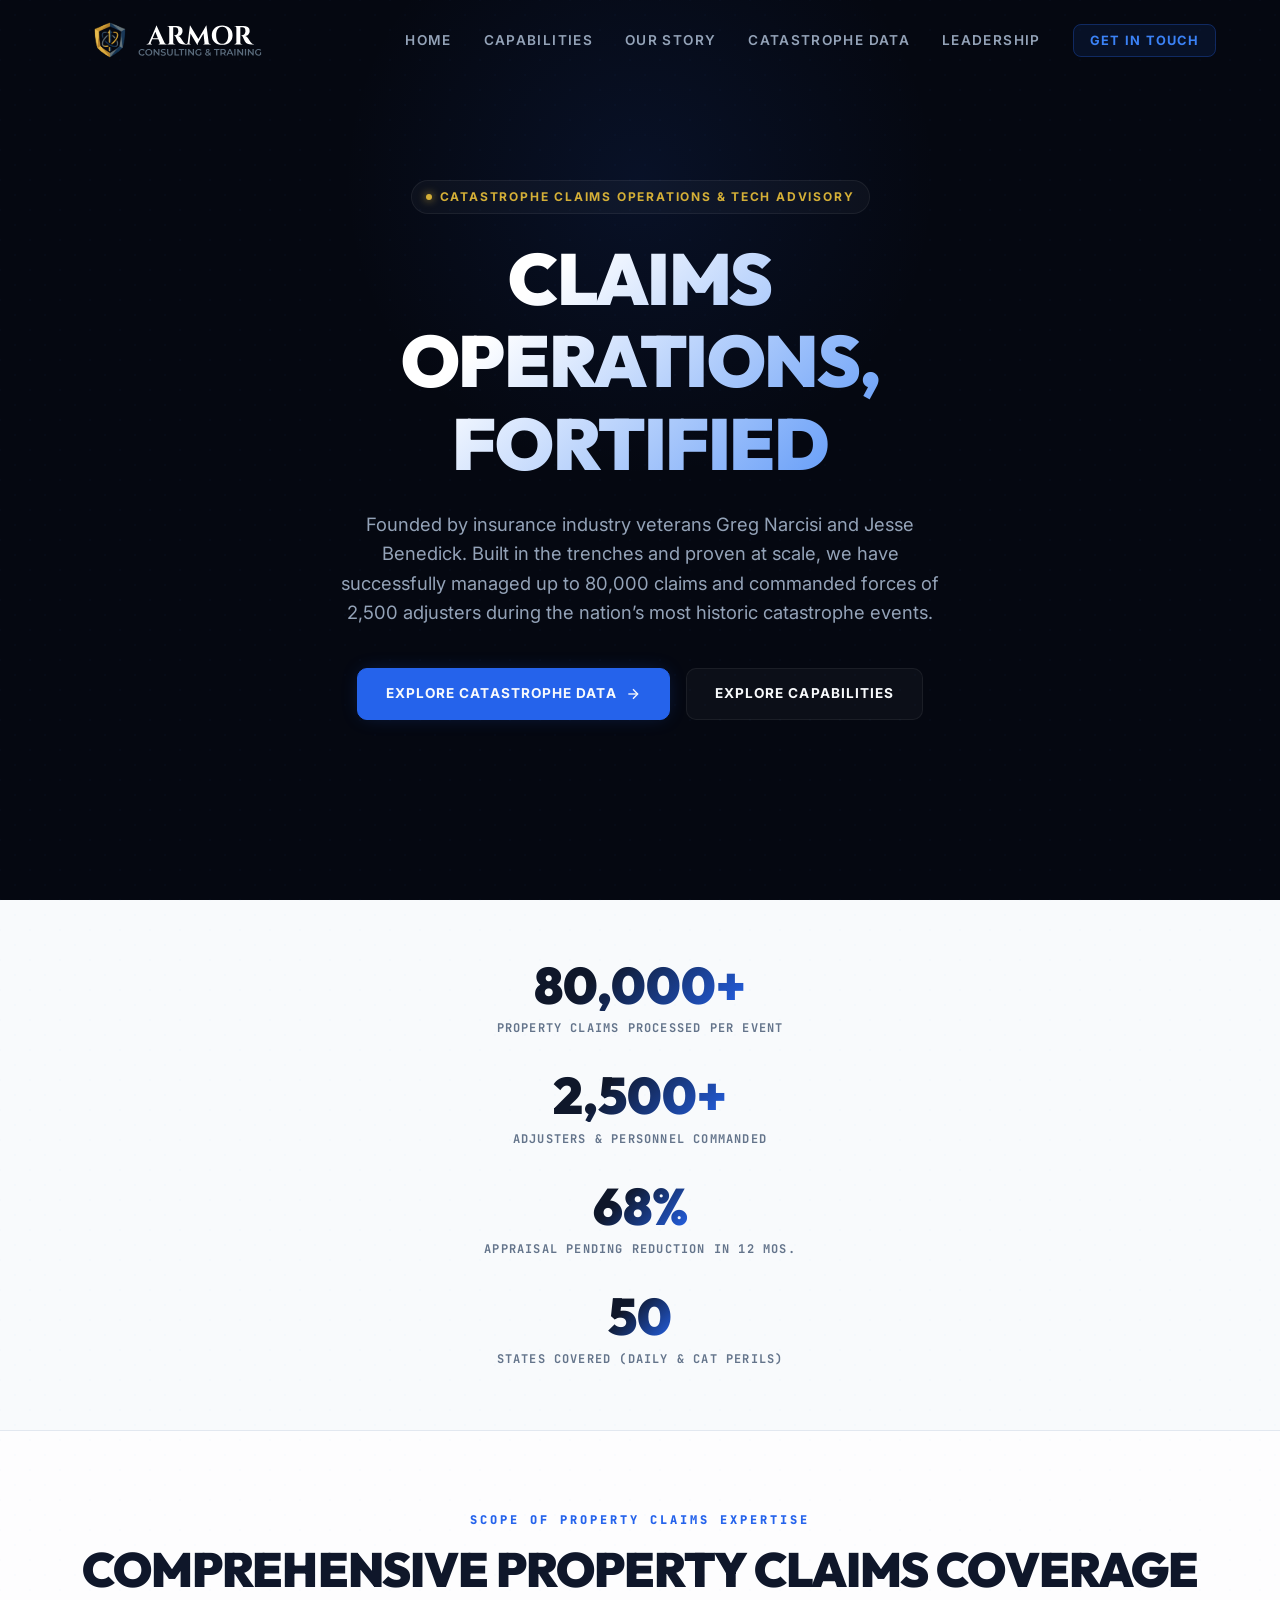
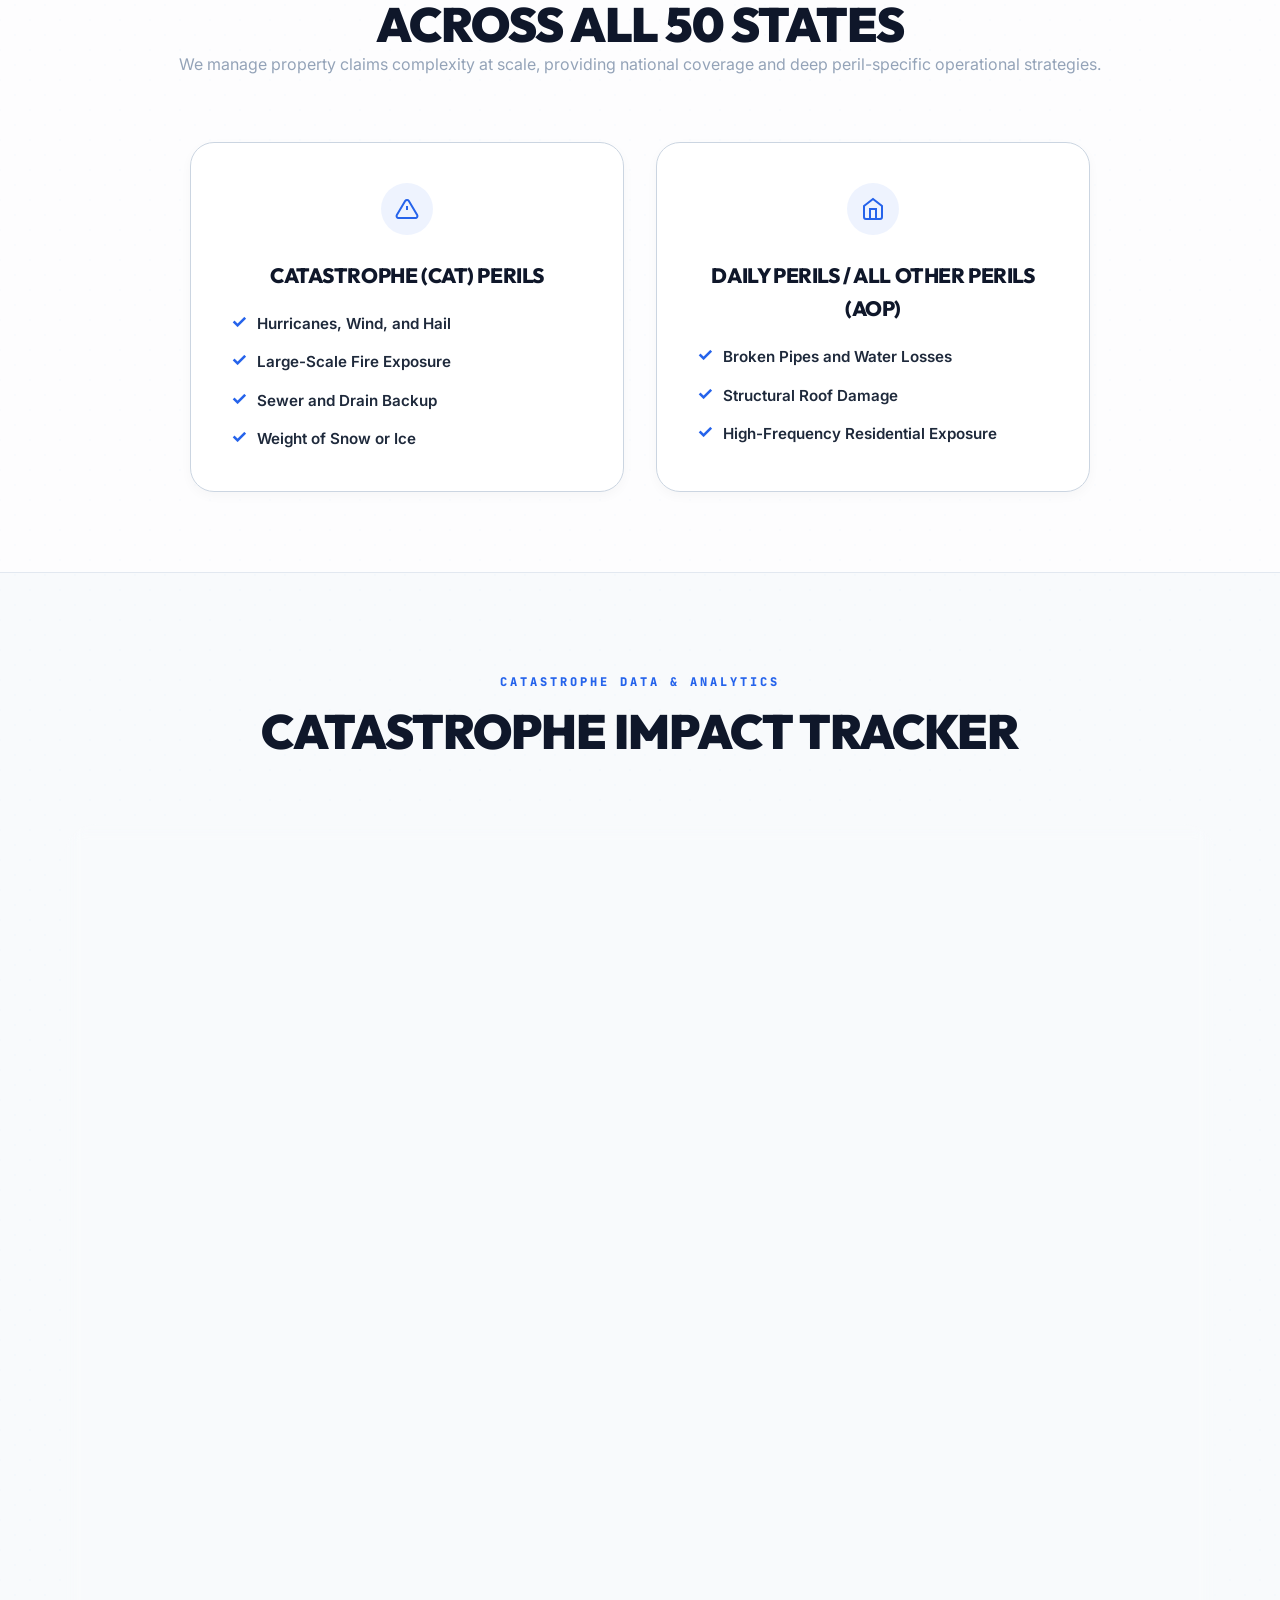
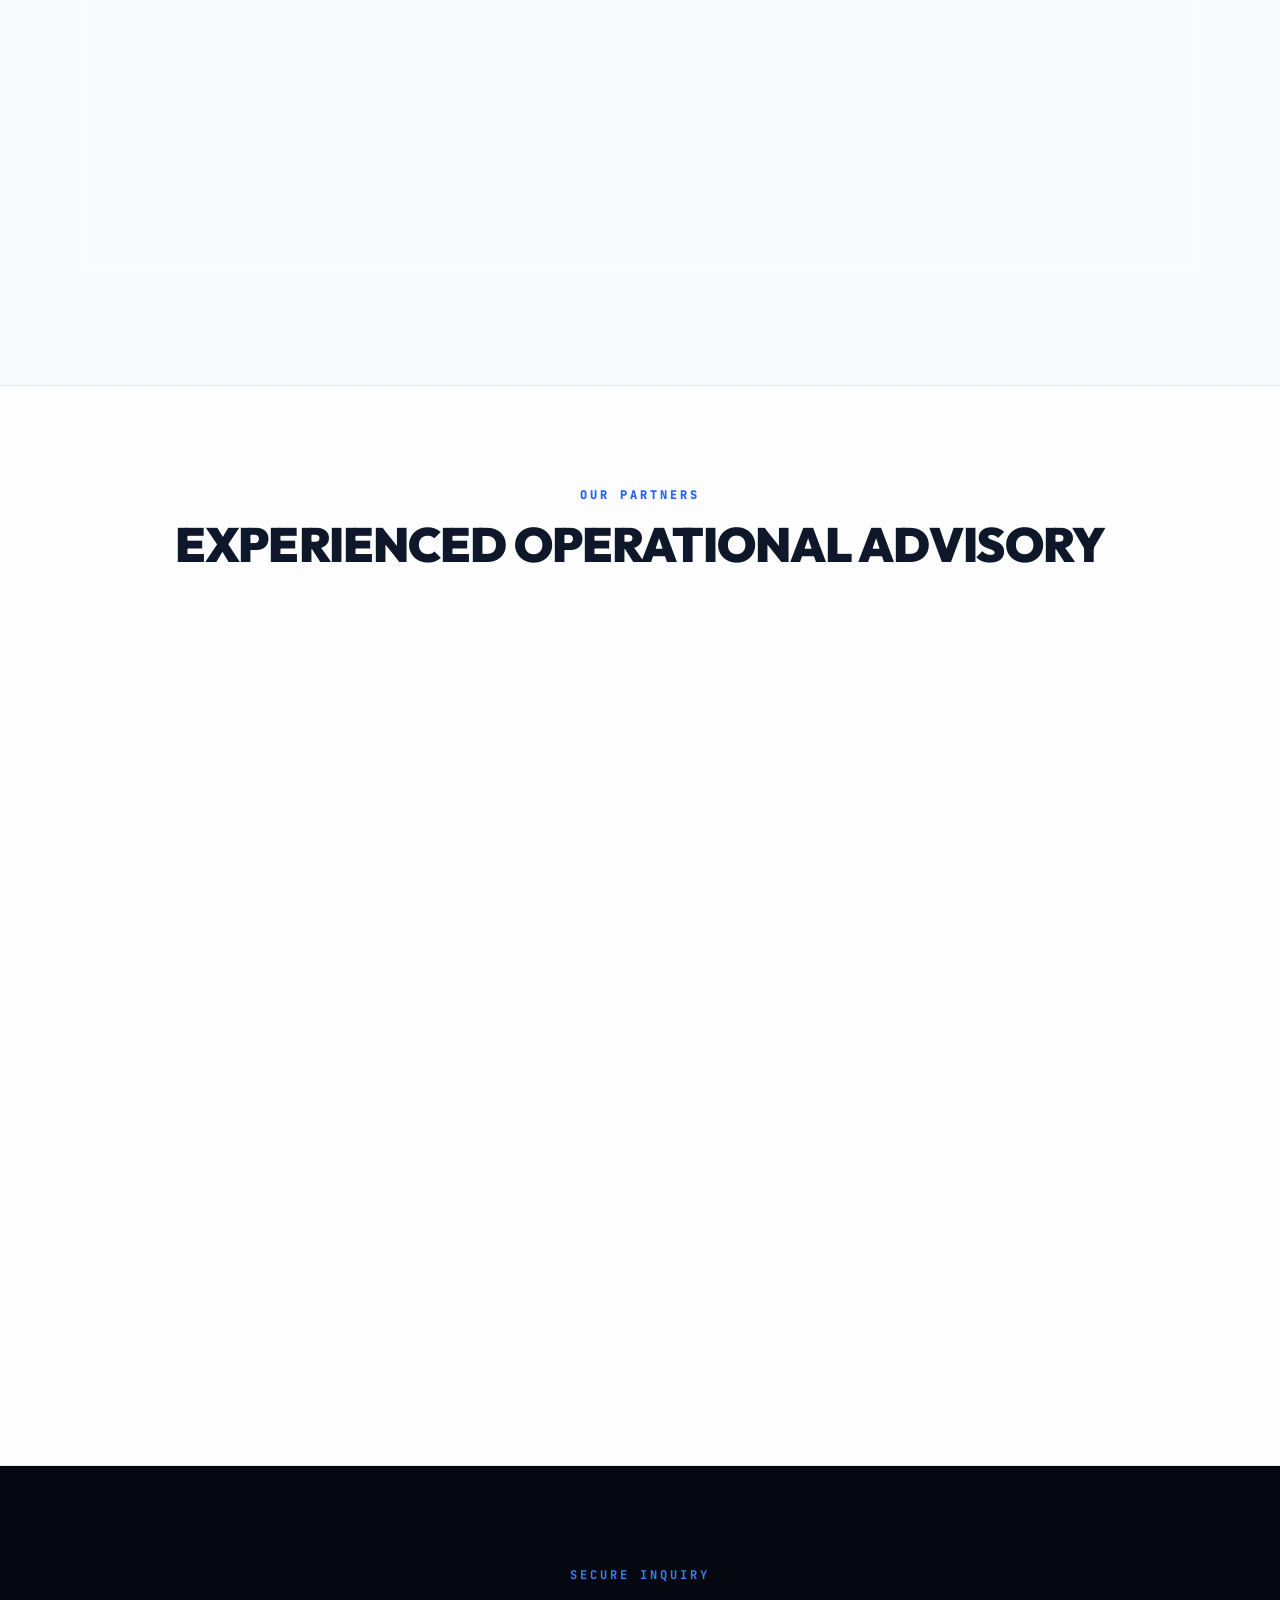
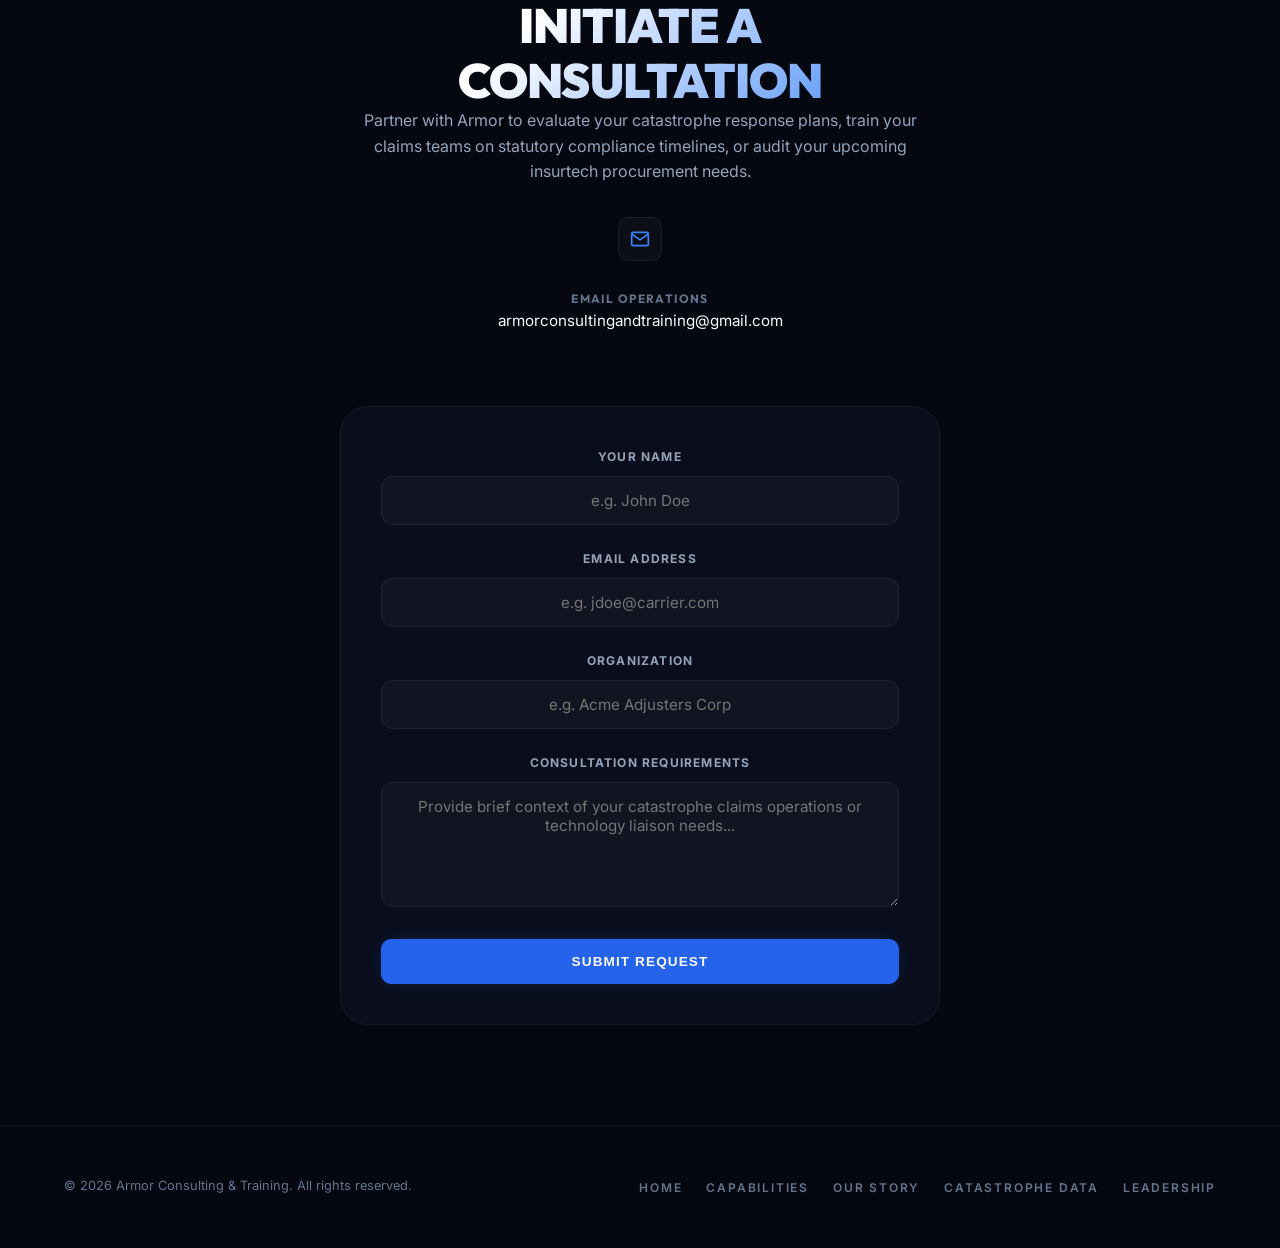
==== commit b5e9385f: "Style the expertise section cards and center-align layout on index.html" ====
--- a/index.html
+++ b/index.html
@@ -85,7 +85,7 @@
             <div class="container">
                 <div class="section-header">
                     <span class="section-subtitle">Scope of Property Claims Expertise</span>
-                    <h2 class="section-title text-gradient-cobalt">Comprehensive Property Claims Coverage Across All 50 States</h2>
+                    <h2 class="section-title">Comprehensive Property Claims Coverage Across All 50 States</h2>
                     <p class="section-desc">We manage property claims complexity at scale, providing national coverage and deep peril-specific operational strategies.</p>
                 </div>
                 
--- a/style.css
+++ b/style.css
@@ -1010,7 +1010,7 @@
 /* ── HYBRID LIGHT THEME STYLES ─────────────────────────────────────────── */
 
 /* Light Sections Base Styling */
-#services, #leadership {
+#services, #leadership, #expertise {
   background-color: #ffffff;
   color: #0f172a;
   border-bottom: 1px solid #e2e8f0;
@@ -1025,7 +1025,8 @@
 /* Light Section Typography Override */
 #services .section-title,
 #tracker .section-title,
-#leadership .section-title {
+#leadership .section-title,
+#expertise .section-title {
   color: #0f172a;
   background: none;
   -webkit-text-fill-color: initial;
@@ -1034,7 +1035,8 @@
 
 #services .section-subtitle,
 #tracker .section-subtitle,
-#leadership .section-subtitle {
+#leadership .section-subtitle,
+#expertise .section-subtitle {
   color: #2563eb; /* Strong Cobalt Blue Accent */
   font-weight: 800;
 }
@@ -1247,13 +1249,13 @@
   position: relative;
 }
 /* Transparent Background for Light Sections to let the body and watermark show through */
-#services, #leadership, #capabilities {
+#services, #leadership, #capabilities, #expertise {
   background-color: rgba(255, 255, 255, 0.65) !important;
   z-index: 2;
 }
 
-#services, #capabilities {
-  padding: 60px 0;
+#services, #capabilities, #expertise {
+  padding: 80px 0;
 }
 
 #services .section-header,
@@ -1812,67 +1814,58 @@
 
 .timeline-container {
   position: relative;
-  max-width: 900px;
+  max-width: 800px;
   margin: 40px auto 0 auto;
-  padding-left: 40px;
-  border-left: 2px solid var(--panel-border);
+  padding-left: 0;
+  border-left: none;
+  display: flex;
+  flex-direction: column;
+  align-items: center;
 }
 
 .timeline-item {
   position: relative;
-  margin-bottom: 48px;
-}
-
-.timeline-item:last-child {
-  margin-bottom: 0;
+  margin-bottom: 32px;
+  width: 100%;
+  max-width: 700px;
 }
 
 .timeline-dot {
-  position: absolute;
-  left: -51px;
-  top: 8px;
-  width: 20px;
-  height: 20px;
-  border-radius: 50%;
-  background: var(--accent-cobalt);
-  border: 4px solid #f8fafc; /* Matches body bg */
-  box-shadow: 0 0 10px rgba(37, 99, 235, 0.3);
-  transition: var(--transition-smooth);
-}
-
-.timeline-item:hover .timeline-dot {
-  background: var(--accent-gold);
-  box-shadow: 0 0 12px var(--accent-gold-glow);
+  display: none;
 }
 
 .timeline-content {
   background: #ffffff;
-  border: 1px solid #e2e8f0;
-  border-radius: 20px;
-  padding: 28px 32px;
-  box-shadow: 0 4px 10px -2px rgba(0, 0, 0, 0.05);
+  border: 1px solid #cbd5e1;
+  border-radius: 24px;
+  padding: 32px;
+  box-shadow: 0 4px 12px rgba(0, 0, 0, 0.03);
+  text-align: center;
   transition: var(--transition-smooth);
 }
 
 .timeline-content:hover {
-  border-color: rgba(37, 99, 235, 0.3);
+  border-color: var(--accent-cobalt);
   transform: translateY(-2px);
-  box-shadow: 0 10px 25px -10px rgba(37, 99, 235, 0.1);
+  box-shadow: 0 10px 25px -10px rgba(37, 99, 235, 0.15);
 }
 
 .timeline-date {
   font-family: var(--font-mono);
-  font-size: 0.75rem;
+  font-size: 0.8rem;
   font-weight: 700;
   color: var(--accent-cobalt);
   text-transform: uppercase;
   letter-spacing: 0.1em;
-  margin-bottom: 8px;
-  display: block;
+  background: rgba(37, 99, 235, 0.08);
+  padding: 6px 16px;
+  border-radius: 20px;
+  display: inline-block;
+  margin-bottom: 16px;
 }
 
 .timeline-title {
-  font-size: 1.3rem;
+  font-size: 1.4rem;
   font-weight: 900;
   color: #0f172a;
   margin-bottom: 12px;
@@ -1881,15 +1874,15 @@
 
 .timeline-body {
   color: #1e293b !important;
-  font-size: 0.95rem;
-  line-height: 1.6;
+  font-size: 1rem;
+  line-height: 1.65;
 }
 
 /* Awards Grid */
 .awards-section {
   background-color: rgba(255, 255, 255, 0.65) !important;
-  border-top: 1px solid #e2e8f0;
-  border-bottom: 1px solid #e2e8f0;
+  border-top: 1px solid #cbd5e1;
+  border-bottom: 1px solid #cbd5e1;
   padding: 80px 0;
 }
 
@@ -1902,7 +1895,7 @@
 
 .award-card {
   background: #ffffff;
-  border: 1px solid #e2e8f0;
+  border: 1px solid #cbd5e1;
   border-radius: 20px;
   padding: 32px;
   text-align: center;
@@ -1930,7 +1923,7 @@
 }
 
 .award-card h3 {
-  font-size: 1.05rem;
+  font-size: 1.1rem;
   font-weight: 800;
   color: #0f172a;
   margin-bottom: 8px;
@@ -1938,24 +1931,101 @@
 }
 
 .award-card p {
-  font-size: 0.85rem;
-  color: #475569 !important;
-  line-height: 1.5;
+  font-size: 0.9rem;
+  color: #1e293b !important;
+  line-height: 1.55;
 }
 
 @media (max-width: 576px) {
   .timeline-container {
-    padding-left: 24px;
-  }
-  .timeline-dot {
-    left: -33px;
-    width: 16px;
-    height: 16px;
-    top: 10px;
-    border-width: 3px;
+    padding-left: 0;
   }
   .timeline-content {
-    padding: 20px;
+    padding: 24px;
   }
 }
 
+/* ── EXPERTISE SECTION STYLING (INDEX) ── */
+.expertise-grid {
+  display: grid;
+  grid-template-columns: repeat(auto-fit, minmax(280px, 1fr));
+  gap: 32px;
+  margin-top: 40px;
+  max-width: 900px;
+  margin-left: auto;
+  margin-right: auto;
+}
+
+.expertise-card {
+  background: #ffffff;
+  border: 1px solid #cbd5e1;
+  border-radius: 24px;
+  padding: 40px;
+  text-align: center;
+  transition: var(--transition-smooth);
+  box-shadow: 0 4px 12px rgba(0, 0, 0, 0.03);
+  display: flex;
+  flex-direction: column;
+  align-items: center;
+}
+
+.expertise-card:hover {
+  border-color: var(--accent-cobalt);
+  transform: translateY(-3px);
+  box-shadow: 0 12px 24px rgba(37, 99, 235, 0.1);
+}
+
+.expertise-card-icon {
+  width: 52px;
+  height: 52px;
+  border-radius: 50%;
+  background: rgba(37, 99, 235, 0.08);
+  color: var(--accent-cobalt);
+  display: flex;
+  align-items: center;
+  justify-content: center;
+  margin-bottom: 24px;
+}
+
+.expertise-card-icon svg {
+  width: 24px;
+  height: 24px;
+  color: var(--accent-cobalt);
+  display: block;
+}
+
+.expertise-card h3 {
+  font-size: 1.3rem;
+  font-weight: 800;
+  color: #0f172a;
+  margin-bottom: 20px;
+  text-transform: uppercase;
+}
+
+.expertise-list {
+  list-style: none;
+  display: flex;
+  flex-direction: column;
+  gap: 14px;
+  text-align: left;
+  width: 100%;
+}
+
+.expertise-list li {
+  font-size: 0.95rem;
+  font-weight: 600;
+  color: #1e293b;
+  display: flex;
+  align-items: flex-start;
+  gap: 10px;
+}
+
+.expertise-list li::before {
+  content: "✓";
+  color: var(--accent-cobalt);
+  font-weight: bold;
+  font-size: 1.15rem;
+  line-height: 1;
+  flex-shrink: 0;
+}
+
